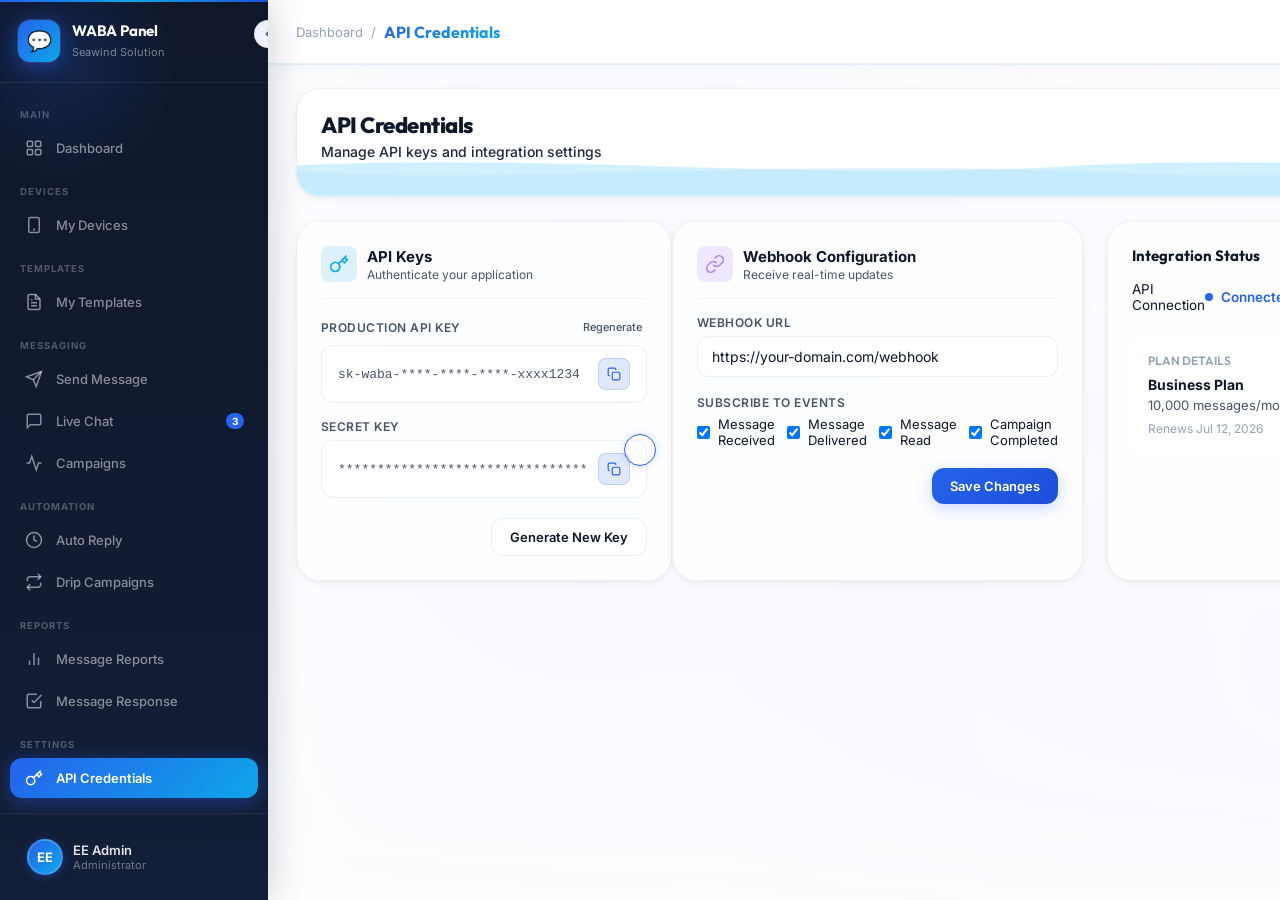
==== pages/api-credentials.html @ f2a8ac26 "feat: inject wave animations across pages and improve text contrast" ====
﻿<!DOCTYPE html>
<html lang="en">
<head>
  <meta charset="UTF-8"/>
  <meta name="viewport" content="width=device-width, initial-scale=1.0"/>
  <title>API Credentials � WABA Dashboard</title>
  <meta name="description" content="Manage API keys and integration settings"/>
  <link rel="preconnect" href="https://fonts.googleapis.com"/>
  <link href="https://fonts.googleapis.com/css2?family=Inter:wght@300;400;500;600;700;800&display=swap" rel="stylesheet"/>
  <link rel="stylesheet" href="../css/style.css?v=2"/>
  <script>window.PAGES_PREFIX = '../';</script>
  <style>
    .layout-grid {
      display: grid;
      grid-template-columns: 3fr 2fr;
      gap: 24px;
    }
    @media (max-width: 900px) {
      .layout-grid { grid-template-columns: 1fr; }
    }
    
    .code-block {
      background: var(--bg-primary);
      border: 1px solid var(--border);
      border-radius: var(--radius-md);
      padding: 16px;
      font-family: 'Courier New', monospace;
      font-size: 13px;
      color: var(--text-primary);
      overflow-x: auto;
      line-height: 1.5;
    }
    .code-keyword { color: var(--purple-light); }
    .code-string { color: var(--green); }
    .code-comment { color: var(--text-muted); }
  </style>
</head>
<body>
  <div class="app-layout" id="app-layout">
    <aside id="sidebar" class="sidebar"></aside>
    <div class="main-content">
      <header class="header">
        <div class="header-left">
          <button class="mobile-menu-btn" id="mobile-menu-btn">
            <svg width="20" height="20" fill="none" stroke="currentColor" stroke-width="2" viewBox="0 0 24 24">
              <line x1="3" y1="6" x2="21" y2="6"/><line x1="3" y1="12" x2="21" y2="12"/><line x1="3" y1="18" x2="21" y2="18"/>
            </svg>
          </button>
          <div class="breadcrumb">
            <span>Dashboard</span>
            <span class="breadcrumb-sep">/</span>
            <span class="breadcrumb-current">API Credentials</span>
          </div>
        </div>
        <div class="header-right">
          <div class="live-clock">
            <svg width="14" height="14" fill="none" stroke="currentColor" stroke-width="2" viewBox="0 0 24 24">
              <circle cx="12" cy="12" r="10"/><polyline points="12 6 12 12 16 14"/>
            </svg>
            <span id="live-clock-time" class="live-clock-time">--:--:--</span>
          </div>
          <button class="header-btn" title="Notifications">
            <svg width="18" height="18" fill="none" stroke="currentColor" stroke-width="2" viewBox="0 0 24 24">
              <path d="M18 8A6 6 0 006 8c0 7-3 9-3 9h18s-3-2-3-9"/><path d="M13.73 21a2 2 0 01-3.46 0"/>
            </svg>
            <span class="notif-dot"></span>
          </button>
          <div class="header-avatar" title="EE Admin">EE</div>
        </div>
      </header>
      <main class="page-content">
        
        <div class="page-header animate-fadeInUp">
          <svg class="wave-bg" style="position:absolute; bottom:0; left:0; width:100%; height:70px; z-index:0; pointer-events:none;" viewBox="0 0 1440 320" preserveAspectRatio="none"><path class="wave-path wave-path-1" fill="#bae6fd" fill-opacity="0.35" d="M 0 180 C 180 120, 360 260, 540 180 C 720 120, 900 260, 1080 180 C 1260 120, 1440 260, 1620 180 C 1800 120, 1980 260, 2160 180 C 2340 120, 2520 260, 2700 180 C 2880 120, 3060 260, 3240 180 L 3240 320 L 0 320 Z"></path><path class="wave-path wave-path-2" fill="#e0f2fe" fill-opacity="0.5" d="M 0 210 C 180 260, 360 150, 540 210 C 720 260, 900 150, 1080 210 C 1260 260, 1440 150, 1620 210 C 1800 260, 1980 150, 2160 210 C 2340 260, 2520 150, 2700 210 C 2880 260, 3060 150, 3240 210 L 3240 320 L 0 320 Z"></path></svg>
          <div>
            <h1 class="page-title">API Credentials</h1>
            <p class="page-desc">Manage API keys and integration settings</p>
          </div>
        </div>

        <div class="layout-grid animate-fadeInUp animate-delay-1">
          
          <!-- Left Column -->
          <div class="flex flex-col gap-6">
            
            <div class="card">
              <div class="card-header mb-4">
                <div class="card-title-group">
                  <div class="card-icon" style="background:var(--blue-glow); color:var(--blue);">
                    <svg width="20" height="20" fill="none" stroke="currentColor" stroke-width="2" viewBox="0 0 24 24"><path d="M21 2l-2 2m-7.61 7.61a5.5 5.5 0 11-7.778 7.778 5.5 5.5 0 017.777-7.777zm0 0L15.5 7.5m0 0l3 3L22 7l-3-3m-3.5 3.5L19 4"/></svg>
                  </div>
                  <div>
                    <div class="card-title">API Keys</div>
                    <div class="card-subtitle">Authenticate your application</div>
                  </div>
                </div>
              </div>
              
              <div class="form-group mb-4">
                <div class="flex justify-between items-center mb-1">
                  <label class="form-label mb-0">Production API Key</label>
                  <button class="btn-ghost" style="padding:4px; font-size:11px;" title="Regenerate">Regenerate</button>
                </div>
                <div class="api-key-box">
                  <div class="api-key-val" id="api-key">sk-waba-****-****-****-xxxx1234</div>
                  <button class="copy-btn" data-copy="api-key" title="Copy"><svg width="14" height="14" fill="none" stroke="currentColor" stroke-width="2" viewBox="0 0 24 24"><rect x="9" y="9" width="13" height="13" rx="2" ry="2"/><path d="M5 15H4a2 2 0 01-2-2V4a2 2 0 012-2h9a2 2 0 012 2v1"/></svg></button>
                </div>
              </div>
              
              <div class="form-group mb-4">
                <label class="form-label">Secret Key</label>
                <div class="api-key-box">
                  <div class="api-key-val" id="secret-key">********************************</div>
                  <button class="copy-btn" data-copy="secret-key" title="Copy"><svg width="14" height="14" fill="none" stroke="currentColor" stroke-width="2" viewBox="0 0 24 24"><rect x="9" y="9" width="13" height="13" rx="2" ry="2"/><path d="M5 15H4a2 2 0 01-2-2V4a2 2 0 012-2h9a2 2 0 012 2v1"/></svg></button>
                </div>
              </div>
              
              <div style="margin-top:20px; text-align:right;">
                <button class="btn-secondary">Generate New Key</button>
              </div>
            </div>

            <div class="card">
              <div class="card-header mb-4">
                <div class="card-title-group">
                  <div class="card-icon" style="background:var(--purple-glow); color:var(--purple-light);">
                    <svg width="20" height="20" fill="none" stroke="currentColor" stroke-width="2" viewBox="0 0 24 24"><path d="M10 13a5 5 0 007.54.54l3-3a5 5 0 00-7.07-7.07l-1.72 1.71"/><path d="M14 11a5 5 0 00-7.54-.54l-3 3a5 5 0 007.07 7.07l1.71-1.71"/></svg>
                  </div>
                  <div>
                    <div class="card-title">Webhook Configuration</div>
                    <div class="card-subtitle">Receive real-time updates</div>
                  </div>
                </div>
              </div>
              
              <div class="form-group">
                <label class="form-label">Webhook URL</label>
                <input type="text" class="form-input" value="https://your-domain.com/webhook" />
              </div>
              
              <div class="form-group mt-4">
                <label class="form-label mb-2">Subscribe to Events</label>
                <div class="flex flex-col gap-3">
                  <label class="flex items-center gap-2" style="font-size:13px; color:var(--text-primary); cursor:pointer;">
                    <input type="checkbox" checked /> Message Received
                  </label>
                  <label class="flex items-center gap-2" style="font-size:13px; color:var(--text-primary); cursor:pointer;">
                    <input type="checkbox" checked /> Message Delivered
                  </label>
                  <label class="flex items-center gap-2" style="font-size:13px; color:var(--text-primary); cursor:pointer;">
                    <input type="checkbox" checked /> Message Read
                  </label>
                  <label class="flex items-center gap-2" style="font-size:13px; color:var(--text-primary); cursor:pointer;">
                    <input type="checkbox" checked /> Campaign Completed
                  </label>
                </div>
              </div>
              
              <div style="margin-top:20px; text-align:right;">
                <button class="btn-primary">Save Changes</button>
              </div>
            </div>
            
          </div>
          
          <!-- Right Column -->
          <div class="flex flex-col gap-6">
            
            <div class="card">
              <h3 class="card-title mb-4">Integration Status</h3>
              <div class="flex flex-col gap-3 mb-6">
                <div class="flex justify-between items-center" style="font-size:13.5px;">
                  <span class="text-secondary">API Connection</span>
                  <div class="flex items-center gap-2" style="color:var(--green); font-weight:600;">
                    <span style="width:8px;height:8px;border-radius:50%;background:var(--green);"></span> Connected
                  </div>
                </div>
                <div class="flex justify-between items-center" style="font-size:13.5px;">
                  <span class="text-secondary">Webhook</span>
                  <div class="flex items-center gap-2" style="color:var(--green); font-weight:600;">
                    <span style="width:8px;height:8px;border-radius:50%;background:var(--green);"></span> Active
                  </div>
                </div>
                <div class="flex justify-between items-center" style="font-size:13.5px;">
                  <span class="text-secondary">Meta Verification</span>
                  <div class="flex items-center gap-2" style="color:var(--green); font-weight:600;">
                    <span style="width:8px;height:8px;border-radius:50%;background:var(--green);"></span> Verified
                  </div>
                </div>
              </div>
              
              <div style="background:var(--bg-glass); border-radius:8px; padding:16px;">
                <h4 style="font-size:12px; font-weight:600; color:var(--text-muted); text-transform:uppercase; margin-bottom:8px;">Plan Details</h4>
                <div style="font-size:14px; font-weight:700; color:var(--text-primary); margin-bottom:4px;">Business Plan</div>
                <div style="font-size:13px; color:var(--text-secondary);">10,000 messages/month</div>
                <div style="font-size:12px; color:var(--text-muted); margin-top:8px;">Renews Jul 12, 2026</div>
              </div>
            </div>

            <div class="card">
              <div class="flex justify-between items-center mb-4">
                <h3 class="card-title">Quick Start</h3>
                <div class="tabs" style="margin-bottom:0; padding:2px;">
                  <button class="tab-btn active" style="padding:4px 10px;">cURL</button>
                  <button class="tab-btn" style="padding:4px 10px;">Node.js</button>
                  <button class="tab-btn" style="padding:4px 10px;">Python</button>
                </div>
              </div>
              <div class="code-block">
<span class="code-comment"># Send a message via WABA API</span>
<span class="code-keyword">curl</span> -X POST \
  https://api.waba.com/v1/messages \
  -H <span class="code-string">'Authorization: Bearer YOUR_API_KEY'</span> \
  -H <span class="code-string">'Content-Type: application/json'</span> \
  -d <span class="code-string">'{
  "to": "+919876543210",
  "type": "text",
  "text": {
    "body": "Hello World!"
  }
}'</span>
              </div>
            </div>
            
            <div class="card">
              <h3 class="card-title mb-4">Documentation Links</h3>
              <div class="flex flex-col gap-3">
                <a href="#" class="flex justify-between items-center" style="font-size:13.5px; color:var(--text-primary); text-decoration:none;">
                  <div class="flex items-center gap-2">
                    <svg width="16" height="16" fill="none" stroke="var(--text-muted)" stroke-width="2" viewBox="0 0 24 24"><path d="M2 3h6a4 4 0 0 1 4 4v14a3 3 0 0 0-3-3H2z"/><path d="M22 3h-6a4 4 0 0 0-4 4v14a3 3 0 0 1 3-3h7z"/></svg>
                    API Reference
                  </div>
                  <svg width="14" height="14" fill="none" stroke="var(--text-muted)" stroke-width="2" viewBox="0 0 24 24"><line x1="5" y1="12" x2="19" y2="12"/><polyline points="12 5 19 12 12 19"/></svg>
                </a>
                <a href="#" class="flex justify-between items-center" style="font-size:13.5px; color:var(--text-primary); text-decoration:none;">
                  <div class="flex items-center gap-2">
                    <svg width="16" height="16" fill="none" stroke="var(--text-muted)" stroke-width="2" viewBox="0 0 24 24"><path d="M10 13a5 5 0 007.54.54l3-3a5 5 0 00-7.07-7.07l-1.72 1.71"/><path d="M14 11a5 5 0 00-7.54-.54l-3 3a5 5 0 007.07 7.07l1.71-1.71"/></svg>
                    Webhook Guide
                  </div>
                  <svg width="14" height="14" fill="none" stroke="var(--text-muted)" stroke-width="2" viewBox="0 0 24 24"><line x1="5" y1="12" x2="19" y2="12"/><polyline points="12 5 19 12 12 19"/></svg>
                </a>
                <a href="#" class="flex justify-between items-center" style="font-size:13.5px; color:var(--text-primary); text-decoration:none;">
                  <div class="flex items-center gap-2">
                    <svg width="16" height="16" fill="none" stroke="var(--text-muted)" stroke-width="2" viewBox="0 0 24 24"><path d="M14 2H6a2 2 0 00-2 2v16a2 2 0 002 2h12a2 2 0 002-2V8z"/><polyline points="14 2 14 8 20 8"/></svg>
                    Template API
                  </div>
                  <svg width="14" height="14" fill="none" stroke="var(--text-muted)" stroke-width="2" viewBox="0 0 24 24"><line x1="5" y1="12" x2="19" y2="12"/><polyline points="12 5 19 12 12 19"/></svg>
                </a>
                <a href="#" class="flex justify-between items-center" style="font-size:13.5px; color:var(--text-primary); text-decoration:none;">
                  <div class="flex items-center gap-2">
                    <svg width="16" height="16" fill="none" stroke="var(--text-muted)" stroke-width="2" viewBox="0 0 24 24"><line x1="12" y1="20" x2="12" y2="10"/><line x1="18" y1="20" x2="18" y2="4"/><line x1="6" y1="20" x2="6" y2="16"/></svg>
                    Rate Limits
                  </div>
                  <svg width="14" height="14" fill="none" stroke="var(--text-muted)" stroke-width="2" viewBox="0 0 24 24"><line x1="5" y1="12" x2="19" y2="12"/><polyline points="12 5 19 12 12 19"/></svg>
                </a>
              </div>
            </div>
            
          </div>
          
        </div>

      </main>
    </div>
  </div>
  <script src="../js/nav.js"></script>
  <script src="../js/sidebar.js"></script>
  <script src="../js/animations.js"></script>
</body>
</html>
---- css/style.css ----
/* ============================================================
   WABA Dashboard — Design System v3
   Ultra-Premium Light Mode | Glassmorphism | Indigo Blue
   ============================================================ */

@import url('https://fonts.googleapis.com/css2?family=Inter:wght@300;400;500;600;700;800&family=Outfit:wght@400;500;600;700;800&display=swap');

/* ─── CSS Variables ─────────────────────────────────────────── */
:root {
  /* Backgrounds */
  --bg-root:       #f0f4ff;
  --bg-primary:    #ffffff;
  --bg-secondary:  #eef2ff;
  --bg-card:       #ffffff;
  --bg-card-hover: #fafbff;
  --bg-sidebar:    #0f1729;
  --bg-glass:      rgba(255, 255, 255, 0.75);
  --bg-glass-2:    rgba(255, 255, 255, 0.5);

  /* Borders */
  --border:        rgba(37, 99, 235, 0.10);
  --border-accent: rgba(37, 99, 235, 0.35);
  --border-hover:  rgba(37, 99, 235, 0.20);
  --border-card:   rgba(15, 23, 42, 0.06);

  /* Text */
  --text-primary:    #0f172a;
  --text-secondary:  #475569;
  --text-muted:      #94a3b8;
  --text-accent:     #2563eb;

  /* Primary Accent – Pure Blue */
  --green:         #2563eb;
  --green-dark:    #1d4ed8;
  --green-bright:  #3b82f6;
  --green-glow:    rgba(37, 99, 235, 0.14);
  --green-glow-2:  rgba(37, 99, 235, 0.07);

  /* Gradients */
  --gradient-primary:   linear-gradient(135deg, #2563eb 0%, #0ea5e9 100%);
  --gradient-hero:      linear-gradient(135deg, #2563eb 0%, #0ea5e9 50%, #1d4ed8 100%);
  --gradient-sidebar:   linear-gradient(180deg, #0f1729 0%, #131e38 100%);
  --gradient-card-blue: linear-gradient(135deg, rgba(37,99,235,0.08) 0%, rgba(37,99,235,0.02) 100%);
  --gradient-warm:      linear-gradient(135deg, #f59e0b 0%, #ef4444 100%);
  --gradient-teal:      linear-gradient(135deg, #14b8a6 0%, #0ea5e9 100%);
  --gradient-purple:    linear-gradient(135deg, #8b5cf6 0%, #ec4899 100%);

  /* Supporting colors */
  --purple:        #8b5cf6;
  --purple-light:  #a78bfa;
  --purple-glow:   rgba(139, 92, 246, 0.14);
  --amber:         #f59e0b;
  --amber-light:   #fcd34d;
  --amber-glow:    rgba(245, 158, 11, 0.14);
  --blue:          #0ea5e9;
  --blue-light:    #38bdf8;
  --blue-glow:     rgba(14, 165, 233, 0.14);
  --pink:          #ec4899;
  --pink-glow:     rgba(236, 72, 153, 0.12);
  --teal:          #14b8a6;
  --teal-glow:     rgba(20, 184, 166, 0.12);
  --emerald:       #10b981;
  --emerald-glow:  rgba(16, 185, 129, 0.12);

  /* Sidebar */
  --sidebar-width:         268px;
  --sidebar-collapsed:     72px;
  --header-height:         64px;

  /* Effects */
  --radius-sm:   8px;
  --radius-md:   12px;
  --radius-lg:   16px;
  --radius-xl:   24px;
  --radius-2xl:  32px;
  --radius-full: 9999px;

  --shadow-sm:     0 2px 12px rgba(15, 23, 42, 0.04), 0 1px 3px rgba(15,23,42,0.06);
  --shadow-md:     0 8px 32px rgba(15, 23, 42, 0.07), 0 2px 8px rgba(15,23,42,0.04);
  --shadow-lg:     0 20px 60px rgba(15, 23, 42, 0.10), 0 4px 16px rgba(15,23,42,0.06);
  --shadow-blue:   0 8px 32px rgba(37, 99, 235, 0.28);
  --shadow-card:   0 1px 3px rgba(15,23,42,0.04), 0 8px 24px rgba(37,99,235,0.06);
  --shadow-hover:  0 16px 48px rgba(37, 99, 235, 0.14), 0 4px 12px rgba(15,23,42,0.06);

  --transition: 0.22s cubic-bezier(0.4, 0, 0.2, 1);
  --transition-slow: 0.38s cubic-bezier(0.4, 0, 0.2, 1);
  --transition-spring: 0.5s cubic-bezier(0.34, 1.56, 0.64, 1);
}

/* ─── Reset & Base ────────────────────────────────────────── */
*, *::before, *::after {
  box-sizing: border-box;
  margin: 0;
  padding: 0;
}

html { scroll-behavior: smooth; }

body {
  font-family: 'Inter', -apple-system, BlinkMacSystemFont, sans-serif;
  background-color: var(--bg-root);
  color: var(--text-primary);
  min-height: 100vh;
  overflow-x: hidden;
  -webkit-font-smoothing: antialiased;
  /* Animated mesh gradient background */
  background-image:
    radial-gradient(ellipse 80% 60% at 10% 15%, rgba(37,99,235,0.07) 0%, transparent 60%),
    radial-gradient(ellipse 60% 50% at 90% 80%, rgba(14,165,233,0.06) 0%, transparent 60%),
    radial-gradient(ellipse 50% 40% at 50% 50%, rgba(37,99,235,0.04) 0%, transparent 60%),
    radial-gradient(ellipse 40% 30% at 80% 10%, rgba(245,158,11,0.03) 0%, transparent 50%);
  /* Dot grid overlay */
  background-size: 100% 100%, 100% 100%, 100% 100%, 100% 100%;
}

/* Animated background mesh nodes */
body::before {
  content: '';
  position: fixed;
  inset: 0;
  z-index: 0;
  pointer-events: none;
  background-image:
    radial-gradient(2px 2px at 40px 60px, rgba(37,99,235,0.08) 0%, transparent 100%),
    radial-gradient(2px 2px at 120px 140px, rgba(14,165,233,0.06) 0%, transparent 100%),
    radial-gradient(2px 2px at 200px 80px, rgba(37,99,235,0.07) 0%, transparent 100%),
    radial-gradient(2px 2px at 80px 200px, rgba(14,165,233,0.05) 0%, transparent 100%);
  background-size: 240px 240px;
  animation: mesh-drift 20s ease-in-out infinite alternate;
}

@keyframes mesh-drift {
  0%   { transform: translate(0, 0) scale(1); }
  33%  { transform: translate(12px, -8px) scale(1.02); }
  66%  { transform: translate(-8px, 12px) scale(0.98); }
  100% { transform: translate(6px, -4px) scale(1.01); }
}

h1, h2, h3, h4, h5, h6, .page-title, .welcome-text h1 {
  font-family: 'Outfit', sans-serif;
}

a { text-decoration: none; color: inherit; }
ul, ol { list-style: none; }
button { cursor: pointer; border: none; background: none; font-family: inherit; }
input, textarea, select { font-family: inherit; }

/* ─── Scrollbar ──────────────────────────────────────────── */
::-webkit-scrollbar { width: 6px; height: 6px; }
::-webkit-scrollbar-track { background: transparent; }
::-webkit-scrollbar-thumb { background: rgba(0,0,0,0.1); border-radius: 3px; }
::-webkit-scrollbar-thumb:hover { background: rgba(0,0,0,0.2); }

/* ─── Layout ─────────────────────────────────────────────── */
.app-layout {
  display: flex;
  min-height: 100vh;
}

.main-content {
  flex: 1;
  margin-left: var(--sidebar-width);
  min-height: 100vh;
  display: flex;
  flex-direction: column;
  transition: margin-left var(--transition-slow);
  background: var(--bg-primary);
  position: relative;
  z-index: 1;
}

/* Animated Aurora Background */
.main-content::before {
  content: '';
  position: absolute;
  inset: 0;
  z-index: -1;
  background: 
    radial-gradient(circle at 15% 50%, rgba(37, 99, 235, 0.04), transparent 50%),
    radial-gradient(circle at 85% 30%, rgba(14, 165, 233, 0.04), transparent 50%),
    radial-gradient(circle at 50% 80%, rgba(139, 92, 246, 0.03), transparent 50%);
  filter: blur(60px);
  animation: aurora 15s ease-in-out infinite alternate;
  pointer-events: none;
}

@keyframes aurora {
  0% { transform: scale(1) translate(0, 0); }
  33% { transform: scale(1.05) translate(2%, -2%); }
  66% { transform: scale(0.95) translate(-2%, 2%); }
  100% { transform: scale(1.02) translate(1%, -1%); }
}

.app-layout.sidebar-collapsed .main-content {
  margin-left: var(--sidebar-collapsed);
}

.page-content {
  flex: 1;
  padding: 24px 28px;
  overflow-y: auto;
}

/* ─── Sidebar ────────────────────────────────────────────── */
.sidebar {
  position: fixed;
  top: 0;
  left: 0;
  width: var(--sidebar-width);
  height: 100vh;
  background: var(--gradient-sidebar);
  border-right: none;
  display: flex;
  flex-direction: column;
  z-index: 1000;
  transition: width var(--transition-slow);
  overflow: hidden;
  box-shadow: 4px 0 32px rgba(15, 23, 42, 0.18);
}

/* Subtle shimmer line at the top of sidebar */
.sidebar::before {
  content: '';
  position: absolute;
  top: 0;
  left: 0;
  right: 0;
  height: 2px;
  background: var(--gradient-hero);
  z-index: 2;
}

/* Ambient glow blob inside sidebar */
.sidebar::after {
  content: '';
  position: absolute;
  top: -60px;
  left: -60px;
  width: 240px;
  height: 240px;
  background: radial-gradient(circle, rgba(37,99,235,0.18) 0%, transparent 70%);
  pointer-events: none;
  z-index: 0;
  animation: sidebar-glow 8s ease-in-out infinite alternate;
}

@keyframes sidebar-glow {
  0%   { opacity: 0.6; transform: translate(0, 0); }
  100% { opacity: 1;   transform: translate(20px, 30px); }
}

.sidebar-collapsed .sidebar {
  width: var(--sidebar-collapsed);
}

/* Sidebar Logo */
.sidebar-logo {
  display: flex;
  align-items: center;
  gap: 12px;
  padding: 20px 18px;
  border-bottom: 1px solid rgba(255,255,255,0.07);
  min-height: var(--header-height);
  flex-shrink: 0;
  position: relative;
  z-index: 1;
}

.logo-icon {
  width: 42px;
  height: 42px;
  border-radius: var(--radius-md);
  background: var(--gradient-primary);
  display: flex;
  align-items: center;
  justify-content: center;
  flex-shrink: 0;
  box-shadow: 0 4px 20px rgba(37,99,235,0.5), 0 0 0 1px rgba(255,255,255,0.1);
  font-size: 20px;
  animation: logo-pulse 3s ease-in-out infinite;
}

@keyframes logo-pulse {
  0%, 100% { box-shadow: 0 4px 20px rgba(37,99,235,0.5), 0 0 0 1px rgba(255,255,255,0.1); }
  50%       { box-shadow: 0 4px 30px rgba(37,99,235,0.75), 0 0 0 2px rgba(255,255,255,0.15); }
}

.logo-text {
  white-space: nowrap;
  overflow: hidden;
  transition: opacity var(--transition-slow), width var(--transition-slow);
}

.logo-text h2 {
  font-size: 15px;
  font-weight: 700;
  color: #ffffff;
  line-height: 1.2;
  letter-spacing: -0.2px;
}

.logo-text span {
  font-size: 11px;
  color: rgba(255,255,255,0.45);
  font-weight: 400;
}

.sidebar-collapsed .logo-text {
  opacity: 0;
  width: 0;
}

/* Sidebar Toggle Button */
.sidebar-toggle {
  position: absolute;
  top: 20px;
  right: -14px;
  width: 28px;
  height: 28px;
  border-radius: 50%;
  background: var(--bg-secondary);
  border: 1px solid var(--border);
  display: flex;
  align-items: center;
  justify-content: center;
  cursor: pointer;
  z-index: 10;
  transition: all var(--transition);
  color: var(--text-secondary);
}

.sidebar-toggle:hover {
  background: var(--green);
  color: #fff;
  border-color: var(--green);
}

.sidebar-toggle svg {
  transition: transform var(--transition-slow);
}

.sidebar-collapsed .sidebar-toggle svg {
  transform: rotate(180deg);
}

/* Sidebar Nav */
.sidebar-nav {
  flex: 1;
  overflow-y: auto;
  overflow-x: hidden;
  padding: 12px 0;
}

.nav-section {
  margin-bottom: 4px;
}

.nav-section-label {
  font-size: 9.5px;
  font-weight: 700;
  letter-spacing: 0.10em;
  color: rgba(255,255,255,0.28);
  padding: 14px 20px 6px;
  text-transform: uppercase;
  white-space: nowrap;
  transition: opacity var(--transition-slow);
}

.sidebar-collapsed .nav-section-label {
  opacity: 0;
  pointer-events: none;
}

.nav-item {
  display: flex;
  align-items: center;
  gap: 12px;
  padding: 10px 14px;
  margin: 2px 10px;
  border-radius: var(--radius-md);
  color: rgba(255,255,255,0.50);
  font-size: 13px;
  font-weight: 500;
  cursor: pointer;
  transition: all var(--transition);
  white-space: nowrap;
  position: relative;
  overflow: hidden;
  z-index: 1;
}

.nav-item::before {
  content: '';
  position: absolute;
  inset: 0;
  border-radius: var(--radius-md);
  background: rgba(255,255,255,0.06);
  opacity: 0;
  transition: opacity var(--transition);
  z-index: -1;
}

.nav-item:hover {
  color: rgba(255,255,255,0.90);
}

.nav-item:hover::before {
  opacity: 1;
}

.nav-item.active {
  background: var(--gradient-primary);
  color: #ffffff;
  font-weight: 600;
  box-shadow: 0 4px 20px rgba(37,99,235,0.45);
}

.nav-item.active::before {
  display: none;
}

.nav-icon {
  width: 20px;
  height: 20px;
  flex-shrink: 0;
  display: flex;
  align-items: center;
  justify-content: center;
}

.nav-label {
  transition: opacity var(--transition-slow);
  flex: 1;
}

.nav-badge {
  background: var(--green);
  color: #fff;
  font-size: 10px;
  font-weight: 700;
  padding: 2px 6px;
  border-radius: var(--radius-full);
  transition: opacity var(--transition-slow);
}

.sidebar-collapsed .nav-label,
.sidebar-collapsed .nav-badge {
  opacity: 0;
  width: 0;
  overflow: hidden;
}

/* Sidebar Footer */
.sidebar-footer {
  padding: 14px;
  border-top: 1px solid rgba(255,255,255,0.07);
  flex-shrink: 0;
  position: relative;
  z-index: 1;
}

.sidebar-user {
  display: flex;
  align-items: center;
  gap: 10px;
  padding: 10px 12px;
  border-radius: var(--radius-md);
  cursor: pointer;
  transition: background var(--transition);
  border: 1px solid transparent;
}

.sidebar-user:hover {
  background: rgba(255,255,255,0.07);
  border-color: rgba(255,255,255,0.10);
}

.user-avatar {
  width: 36px;
  height: 36px;
  border-radius: 50%;
  background: var(--gradient-primary);
  display: flex;
  align-items: center;
  justify-content: center;
  font-size: 13px;
  font-weight: 700;
  color: #fff;
  flex-shrink: 0;
  box-shadow: 0 2px 10px rgba(37,99,235,0.4);
  border: 2px solid rgba(255,255,255,0.15);
}

.user-info {
  overflow: hidden;
  transition: opacity var(--transition-slow);
}

.user-name {
  font-size: 13px;
  font-weight: 600;
  color: rgba(255,255,255,0.88);
  white-space: nowrap;
}

.user-role {
  font-size: 11px;
  color: rgba(255,255,255,0.40);
  white-space: nowrap;
}

.sidebar-collapsed .user-info {
  opacity: 0;
  width: 0;
}

/* ─── Header ────────────────────────────────────────────── */
.header {
  height: var(--header-height);
  display: flex;
  align-items: center;
  justify-content: space-between;
  padding: 0 28px;
  border-bottom: 1px solid rgba(37,99,235,0.10);
  background: rgba(255,255,255,0.88);
  backdrop-filter: blur(32px) saturate(1.6);
  -webkit-backdrop-filter: blur(32px) saturate(1.6);
  position: sticky;
  top: 0;
  z-index: 100;
  flex-shrink: 0;
  box-shadow: 0 1px 0 rgba(37,99,235,0.08), 0 4px 24px rgba(15,23,42,0.04);
}

.header-left {
  display: flex;
  align-items: center;
  gap: 14px;
}

.mobile-menu-btn {
  display: none;
  width: 36px;
  height: 36px;
  border-radius: var(--radius-md);
  background: var(--bg-glass);
  border: 1px solid var(--border);
  color: var(--text-secondary);
  align-items: center;
  justify-content: center;
  flex-shrink: 0;
}

.breadcrumb {
  display: flex;
  align-items: center;
  gap: 8px;
  font-size: 13px;
  color: var(--text-muted);
}

.breadcrumb-current {
  background: var(--gradient-primary);
  -webkit-background-clip: text;
  -webkit-text-fill-color: transparent;
  background-clip: text;
  font-weight: 700;
  font-size: 16px;
  font-family: 'Outfit', sans-serif;
}

.breadcrumb-sep { color: var(--text-muted); }

/* Status pill in header */
.header-status-pill {
  display: inline-flex;
  align-items: center;
  gap: 6px;
  background: rgba(16,185,129,0.10);
  border: 1px solid rgba(16,185,129,0.25);
  border-radius: var(--radius-full);
  padding: 4px 12px;
  font-size: 11.5px;
  font-weight: 600;
  color: #059669;
  white-space: nowrap;
}

.header-status-dot {
  width: 7px;
  height: 7px;
  border-radius: 50%;
  background: #10b981;
  animation: status-blink 2s ease-in-out infinite;
}

@keyframes status-blink {
  0%, 100% { opacity: 1; box-shadow: 0 0 0 0 rgba(16,185,129,0.5); }
  50%       { opacity: 0.7; box-shadow: 0 0 0 4px rgba(16,185,129,0); }
}

.header-right {
  display: flex;
  align-items: center;
  gap: 10px;
}

.header-btn {
  width: 38px;
  height: 38px;
  border-radius: var(--radius-md);
  background: rgba(248,250,252,0.8);
  border: 1px solid var(--border-card);
  color: var(--text-secondary);
  display: flex;
  align-items: center;
  justify-content: center;
  cursor: pointer;
  transition: all var(--transition);
  position: relative;
}

.header-btn:hover {
  background: var(--green-glow);
  color: var(--green);
  border-color: var(--border-accent);
  transform: translateY(-1px);
  box-shadow: var(--shadow-card);
}

.notif-dot {
  position: absolute;
  top: 7px;
  right: 7px;
  width: 7px;
  height: 7px;
  background: var(--gradient-primary);
  border-radius: 50%;
  border: 1.5px solid #fff;
  animation: notif-ping 2s ease-in-out infinite;
}

@keyframes notif-ping {
  0%, 100% { box-shadow: 0 0 0 0 rgba(37,99,235,0.5); }
  50%       { box-shadow: 0 0 0 5px rgba(37,99,235,0); }
}

.live-clock {
  display: flex;
  align-items: center;
  gap: 8px;
  background: rgba(248,250,252,0.8);
  border: 1px solid var(--border-card);
  border-radius: var(--radius-md);
  padding: 6px 14px;
  font-size: 12.5px;
  color: var(--text-secondary);
  font-variant-numeric: tabular-nums;
}

.live-clock-time {
  color: var(--text-primary);
  font-weight: 700;
  font-variant-numeric: tabular-nums;
  letter-spacing: 0.02em;
}

.header-avatar {
  width: 38px;
  height: 38px;
  border-radius: 50%;
  background: var(--gradient-primary);
  display: flex;
  align-items: center;
  justify-content: center;
  font-size: 13px;
  font-weight: 800;
  color: #fff;
  cursor: pointer;
  border: 2px solid rgba(37,99,235,0.25);
  transition: all var(--transition-spring);
  box-shadow: 0 2px 12px rgba(37,99,235,0.3);
}

.header-avatar:hover {
  border-color: var(--green);
  box-shadow: var(--shadow-blue);
  transform: scale(1.08);
}

/* ─── Welcome Banner ─────────────────────────────────────── */
.welcome-banner {
  background: var(--gradient-card-blue), var(--bg-card);
  border: 1px solid var(--border-accent);
  border-radius: var(--radius-2xl);
  padding: 36px 40px;
  display: flex;
  align-items: center;
  justify-content: space-between;
  margin-bottom: 28px;
  position: relative;
  overflow: hidden;
  box-shadow: var(--shadow-md), inset 0 1px 0 rgba(255,255,255,1);
}

.welcome-banner::before {
  content: '';
  position: absolute;
  top: -60%;
  right: -5%;
  width: 500px;
  height: 500px;
  background: radial-gradient(circle, rgba(37,99,235,0.12) 0%, transparent 60%);
  pointer-events: none;
  animation: pulse-glow 5s ease-in-out infinite alternate;
}

.welcome-banner::after {
  content: '';
  position: absolute;
  bottom: -40%;
  left: 15%;
  width: 400px;
  height: 400px;
  background: radial-gradient(circle, rgba(14,165,233,0.08) 0%, transparent 60%);
  pointer-events: none;
  animation: pulse-glow 6s ease-in-out infinite alternate-reverse;
}

/* Floating 3D decorative shapes in banner */
.banner-shape-1, .banner-shape-2 {
  position: absolute;
  border-radius: 50%;
  filter: blur(4px);
  pointer-events: none;
  z-index: 0;
}
.banner-shape-1 {
  width: 120px; height: 120px;
  right: 15%; top: 10%;
  background: linear-gradient(135deg, rgba(37,99,235,0.2), rgba(14,165,233,0.15));
  animation: float-shape 8s ease-in-out infinite;
}
.banner-shape-2 {
  width: 80px; height: 80px;
  right: 5%; bottom: 10%;
  background: linear-gradient(135deg, rgba(14,165,233,0.15), rgba(20,184,166,0.1));
  animation: float-shape 6s ease-in-out infinite reverse;
}

@keyframes float-shape {
  0%   { transform: translate(0, 0) rotate(0deg); }
  50%  { transform: translate(-20px, 15px) rotate(10deg); }
  100% { transform: translate(0, 0) rotate(0deg); }
}

@keyframes pulse-glow {
  0%, 100% { opacity: 0.6; transform: scale(1); }
  50%       { opacity: 1; transform: scale(1.15); }
}

.welcome-text { position: relative; z-index: 1; }

.welcome-text h1 {
  font-size: 32px;
  font-weight: 800;
  color: var(--text-primary);
  margin-bottom: 8px;
  letter-spacing: -0.5px;
  background: var(--gradient-primary);
  -webkit-background-clip: text;
  -webkit-text-fill-color: transparent;
  background-clip: text;
}

/* Emojis inside gradient-clipped headings need their native color back */
.welcome-text h1 .h1-emoji {
  -webkit-text-fill-color: initial;
  background: none;
  display: inline;
}

.welcome-text p {
  font-size: 14px;
  color: var(--text-secondary);
}

.welcome-badges {
  display: flex;
  align-items: center;
  gap: 10px;
  flex-shrink: 0;
}

.badge {
  display: flex;
  align-items: center;
  gap: 6px;
  background: var(--bg-glass);
  border: 1px solid var(--border-card);
  border-radius: var(--radius-full);
  padding: 8px 16px;
  font-size: 13px;
  color: var(--text-secondary);
  backdrop-filter: blur(12px);
  box-shadow: 0 2px 10px rgba(15,23,42,0.03);
}

.badge svg {
  color: var(--green);
  flex-shrink: 0;
}

.badge-time {
  color: var(--text-primary);
  font-weight: 600;
  font-variant-numeric: tabular-nums;
}

/* ─── Stats Grid ─────────────────────────────────────────── */
.stats-grid {
  display: grid;
  grid-template-columns: repeat(4, 1fr);
  gap: 16px;
  margin-bottom: 24px;
}

.stat-card {
  background: var(--bg-card);
  border: 1px solid var(--border-card);
  border-radius: var(--radius-xl);
  padding: 24px;
  position: relative;
  overflow: hidden;
  cursor: default;
  transition: all var(--transition-slow);
  backdrop-filter: blur(16px);
  box-shadow: var(--shadow-sm), inset 0 1px 0 rgba(255,255,255,1);
}

.stat-card::before {
  content: '';
  position: absolute;
  top: 0; left: 0; right: 0;
  height: 3px;
  background: linear-gradient(90deg, var(--accent-from), var(--accent-to, transparent));
  opacity: 0.85;
}

.stat-card::after {
  content: '';
  position: absolute;
  bottom: 0;
  left: 0;
  width: 100%;
  height: 80px;
  background-image: url("data:image/svg+xml,%3Csvg xmlns='http://www.w3.org/2000/svg' viewBox='0 0 1440 320'%3E%3Cpath fill='%2338bdf8' fill-opacity='0.3' d='M0,192L48,197.3C96,203,192,213,288,229.3C384,245,480,267,576,250.7C672,235,768,181,864,181.3C960,181,1056,235,1152,234.7C1248,235,1344,181,1392,154.7L1440,128L1440,320L1392,320C1344,320,1248,320,1152,320C1056,320,960,320,864,320C768,320,672,320,576,320C480,320,384,320,288,320C192,320,96,320,48,320L0,320Z'%3E%3C/path%3E%3Cpath fill='%230ea5e9' fill-opacity='0.2' d='M0,256L48,240C96,224,192,192,288,197.3C384,203,480,245,576,250.7C672,256,768,224,864,202.7C960,181,1056,171,1152,181.3C1248,192,1344,224,1392,240L1440,256L1440,320L1392,320C1344,320,1248,320,1152,320C1056,320,960,320,864,320C768,320,672,320,576,320C480,320,384,320,288,320C192,320,96,320,48,320L0,320Z'%3E%3C/path%3E%3C/svg%3E");
  background-size: cover;
  background-position: bottom;
  background-repeat: no-repeat;
  z-index: 0;
  pointer-events: none;
}

.stat-card:hover {
  transform: translateY(-4px);
  box-shadow: var(--shadow-lg), 0 0 40px var(--accent-glow, transparent);
  border-color: var(--border-hover);
}

.stat-card.green  { --accent-from: var(--green); --accent-to: var(--blue); --accent-glow: rgba(37,99,235,0.12); background: linear-gradient(180deg, rgba(37,99,235,0.03) 0%, rgba(255,255,255,1) 100%); }
.stat-card.purple { --accent-from: var(--purple); --accent-to: var(--pink); --accent-glow: rgba(139,92,246,0.12); background: linear-gradient(180deg, rgba(139,92,246,0.03) 0%, rgba(255,255,255,1) 100%); }
.stat-card.amber  { --accent-from: var(--amber); --accent-to: var(--amber-light); --accent-glow: rgba(245,158,11,0.12); background: linear-gradient(180deg, rgba(245,158,11,0.03) 0%, rgba(255,255,255,1) 100%); }
.stat-card.blue   { --accent-from: var(--blue); --accent-to: var(--teal); --accent-glow: rgba(14,165,233,0.12); background: linear-gradient(180deg, rgba(14,165,233,0.03) 0%, rgba(255,255,255,1) 100%); }

.stat-header {
  display: flex;
  position: relative; z-index: 1;
  align-items: flex-start;
  justify-content: space-between;
  margin-bottom: 16px;
}

.stat-icon {
  width: 44px;
  height: 44px;
  border-radius: var(--radius-md);
  display: flex;
  align-items: center;
  justify-content: center;
  font-size: 20px;
}

.stat-icon.green  { background: var(--green-glow);  color: var(--green); }
.stat-icon.purple { background: var(--purple-glow); color: var(--purple-light); }
.stat-icon.amber  { background: var(--amber-glow);  color: var(--amber); }
.stat-icon.blue   { background: var(--blue-glow);   color: var(--blue); }

.stat-trend {
  display: flex;
  align-items: center;
  gap: 4px;
  font-size: 12px;
  font-weight: 600;
  padding: 4px 8px;
  border-radius: var(--radius-full);
}

.stat-trend.up   { background: var(--green-glow-2); color: var(--green); }
.stat-trend.down { background: rgba(239,68,68,0.1); color: #ef4444; }
.stat-trend.flat { background: rgba(0,0,0,0.05); color: var(--text-muted); }

.stat-value {
  position: relative;
  z-index: 1;
  font-size: 40px;
  font-weight: 800;
  color: var(--text-primary);
  line-height: 1;
  margin-bottom: 8px;
  font-variant-numeric: tabular-nums;
  letter-spacing: -1.5px;
}

.stat-label {
  position: relative;
  z-index: 1;
  font-size: 11px;
  font-weight: 600;
  letter-spacing: 0.06em;
  text-transform: uppercase;
  color: var(--text-primary);
  margin-bottom: 12px;
}

.stat-footer {
  position: relative;
  z-index: 1;
  display: flex;
  align-items: center;
  gap: 6px;
  font-size: 12px;
  color: #1e293b;
  font-weight: 500;
  padding-top: 12px;
  border-top: 1px solid var(--border);
}

.stat-footer-dot {
  width: 6px;
  height: 6px;
  border-radius: 50%;
  flex-shrink: 0;
}

.stat-footer-dot.green  { background: var(--green); }
.stat-footer-dot.purple { background: var(--purple-light); }
.stat-footer-dot.amber  { background: var(--amber); }
.stat-footer-dot.blue   { background: var(--blue); }

/* ─── Section Grid ───────────────────────────────────────── */
.section-grid {
  display: grid;
  grid-template-columns: 1fr 1fr;
  gap: 16px;
  margin-bottom: 24px;
}

.section-grid.three {
  grid-template-columns: 3fr 2fr;
}

/* ─── Card ────────────────────────────────────────────────── */
.card {
  background: var(--bg-glass);
  border: 1px solid var(--border-card);
  border-radius: var(--radius-xl);
  padding: 24px;
  backdrop-filter: blur(24px) saturate(1.2);
  -webkit-backdrop-filter: blur(24px) saturate(1.2);
  transition: all var(--transition);
  box-shadow: var(--shadow-sm), inset 0 1px 0 rgba(255,255,255,0.8);
  position: relative;
  z-index: 1;
}

.card:hover {
  border-color: var(--border-hover);
  box-shadow: var(--shadow-md), inset 0 1px 0 rgba(255,255,255,0.9);
}

.card-header {
  display: flex;
  align-items: center;
  justify-content: space-between;
  margin-bottom: 20px;
  padding-bottom: 16px;
  border-bottom: 1px solid rgba(15,23,42,0.04);
}

.card-title-group {
  display: flex;
  align-items: center;
  gap: 10px;
}

.card-icon {
  width: 36px;
  height: 36px;
  border-radius: var(--radius-sm);
  display: flex;
  align-items: center;
  justify-content: center;
  font-size: 18px;
}

.card-title {
  font-size: 15px;
  font-weight: 700;
  color: var(--text-primary);
}

.card-subtitle {
  font-size: 12px;
  color: var(--text-secondary);
  margin-top: 1px;
}

.card-actions {
  display: flex;
  align-items: center;
  gap: 8px;
}

.live-badge {
  display: flex;
  align-items: center;
  gap: 5px;
  background: rgba(37, 99, 235, 0.08);
  border: 1px solid rgba(37, 99, 235, 0.2);
  color: var(--green);
  font-size: 11px;
  font-weight: 700;
  padding: 4px 10px;
  border-radius: var(--radius-full);
}

.live-dot {
  width: 6px;
  height: 6px;
  background: var(--green);
  border-radius: 50%;
  animation: blink 1.2s ease-in-out infinite;
}

@keyframes blink {
  0%, 100% { opacity: 1; }
  50% { opacity: 0.3; }
}

.view-all-btn {
  display: flex;
  align-items: center;
  gap: 4px;
  font-size: 12px;
  font-weight: 600;
  color: var(--green);
  padding: 6px 12px;
  border-radius: var(--radius-sm);
  background: var(--green-glow-2);
  border: 1px solid rgba(37, 99, 235, 0.15);
  transition: all var(--transition);
}

.view-all-btn:hover {
  background: var(--green-glow);
  border-color: rgba(37, 99, 235, 0.3);
}

/* ─── Analytics Chart ────────────────────────────────────── */
.analytics-metrics {
  display: flex;
  gap: 28px;
  margin-bottom: 20px;
}

.metric-item {
  display: flex;
  flex-direction: column;
  gap: 4px;
}

.metric-dot {
  width: 8px;
  height: 8px;
  border-radius: 50%;
  display: inline-block;
  margin-right: 4px;
  vertical-align: middle;
}

.metric-label {
  font-size: 10px;
  font-weight: 700;
  letter-spacing: 0.08em;
  text-transform: uppercase;
  color: var(--text-muted);
  display: flex;
  align-items: center;
}

.metric-value {
  font-size: 28px;
  font-weight: 800;
  color: var(--text-primary);
  font-variant-numeric: tabular-nums;
  letter-spacing: -0.5px;
}

.chart-container {
  position: relative;
  height: 200px;
}

/* ─── Quick Actions ──────────────────────────────────────── */
.quick-actions-grid {
  display: grid;
  grid-template-columns: 1fr 1fr;
  gap: 12px;
}

.quick-action-card {
  display: flex;
  flex-direction: column;
  gap: 8px;
  padding: 16px;
  background: var(--bg-glass);
  border: 1px solid var(--border);
  border-radius: var(--radius-md);
  cursor: pointer;
  transition: all var(--transition);
  text-decoration: none;
  color: inherit;
}

.quick-action-card:hover {
  background: var(--bg-glass-2);
  border-color: var(--border-hover);
  transform: translateY(-2px);
  box-shadow: var(--shadow-sm);
}

.qa-icon {
  width: 40px;
  height: 40px;
  border-radius: var(--radius-md);
  display: flex;
  align-items: center;
  justify-content: center;
  font-size: 18px;
  transition: transform var(--transition);
}

.quick-action-card:hover .qa-icon {
  transform: scale(1.1);
}

.qa-icon.green  { background: var(--green-glow);  color: var(--green); }
.qa-icon.purple { background: var(--purple-glow); color: var(--purple-light); }
.qa-icon.blue   { background: var(--blue-glow);   color: var(--blue); }
.qa-icon.amber  { background: var(--amber-glow);  color: var(--amber); }

.qa-title {
  font-size: 13px;
  font-weight: 600;
  color: var(--text-primary);
}

.qa-desc {
  font-size: 11px;
  color: var(--text-secondary);
}

/* ─── Recent Lists ────────────────────────────────────────── */
.empty-state {
  display: flex;
  flex-direction: column;
  align-items: center;
  justify-content: center;
  padding: 32px 16px;
  gap: 12px;
  text-align: center;
}

.empty-icon {
  width: 64px;
  height: 64px;
  border-radius: 50%;
  background: var(--bg-glass);
  display: flex;
  align-items: center;
  justify-content: center;
  font-size: 28px;
}

.empty-state h3 {
  font-size: 15px;
  font-weight: 600;
  color: var(--text-secondary);
}

.empty-state p {
  font-size: 13px;
  color: var(--text-muted);
  max-width: 200px;
}

.btn-primary {
  display: inline-flex;
  align-items: center;
  gap: 6px;
  background: linear-gradient(135deg, var(--green), var(--green-dark));
  color: #fff;
  font-size: 13px;
  font-weight: 600;
  padding: 10px 18px;
  border-radius: var(--radius-md);
  border: none;
  cursor: pointer;
  transition: all var(--transition);
  box-shadow: 0 4px 16px rgba(37, 99, 235, 0.25);
  animation: fab-pulse 2.8s ease-out infinite;
}

.btn-primary:hover {
  transform: translateY(-1px);
  box-shadow: 0 6px 24px rgba(37, 99, 235, 0.35);
  background: linear-gradient(135deg, var(--green-dark), var(--green));
}

.btn-secondary {
  display: inline-flex;
  align-items: center;
  gap: 6px;
  background: var(--bg-glass);
  color: var(--text-primary);
  font-size: 13px;
  font-weight: 600;
  padding: 10px 18px;
  border-radius: var(--radius-md);
  border: 1px solid var(--border);
  cursor: pointer;
  transition: all var(--transition);
}

.btn-secondary:hover {
  background: var(--bg-card-hover);
  border-color: var(--border-hover);
}

.btn-ghost {
  display: inline-flex;
  align-items: center;
  gap: 6px;
  background: transparent;
  color: var(--text-secondary);
  font-size: 13px;
  font-weight: 500;
  padding: 8px 14px;
  border-radius: var(--radius-md);
  border: 1px solid transparent;
  cursor: pointer;
  transition: all var(--transition);
}

.btn-ghost:hover {
  background: var(--bg-glass);
  border-color: var(--border);
  color: var(--text-primary);
}

/* ─── Info Bar ────────────────────────────────────────────── */
.info-bar {
  display: flex;
  align-items: center;
  gap: 12px;
  padding: 16px 20px;
  background: var(--bg-card);
  border: 1px solid var(--border);
  border-radius: var(--radius-lg);
  margin-top: 8px;
  flex-wrap: wrap;
  position: relative;
  overflow: hidden;
}

/* Wave inside info-bar — items stay above wave */
.info-bar .info-chip,
.info-bar .info-bar-sep,
.info-bar .info-bar-spacer {
  position: relative;
  z-index: 1;
}

.info-chip {
  display: flex;
  align-items: center;
  gap: 8px;
  font-size: 13px;
  color: #1e293b;
  font-weight: 600;
}

.info-chip strong {
  color: var(--text-primary);
}

.info-chip-icon {
  width: 32px;
  height: 32px;
  border-radius: var(--radius-sm);
  display: flex;
  align-items: center;
  justify-content: center;
  font-size: 15px;
}

.info-chip-icon.green  { background: var(--green-glow);  color: var(--green); }
.info-chip-icon.blue   { background: var(--blue-glow);   color: var(--blue); }
.info-chip-icon.purple { background: var(--purple-glow); color: var(--purple-light); }

.info-bar-sep {
  width: 1px;
  height: 24px;
  background: var(--border);
}

.info-bar-spacer {
  flex: 1;
}

/* ─── Page Header ────────────────────────────────────────── */
.page-header {
  display: flex;
  align-items: flex-start;
  justify-content: space-between;
  margin-bottom: 24px;
  gap: 16px;
  position: relative;
  overflow: hidden;
  background: var(--bg-card);
  border: 1px solid var(--border-card);
  border-radius: var(--radius-xl);
  padding: 22px 24px 36px;
  box-shadow: var(--shadow-sm);
}

.page-header > * {
  position: relative;
  z-index: 1;
}

.page-title {
  font-size: 22px;
  font-weight: 800;
  color: var(--text-primary);
  letter-spacing: -0.5px;
}

.page-desc {
  font-size: 14px;
  color: #1e293b;
  font-weight: 500;
  margin-top: 4px;
}

/* ─── Table ───────────────────────────────────────────────── */
.table-wrap {
  overflow-x: auto;
}

table {
  width: 100%;
  border-collapse: collapse;
  font-size: 13.5px;
}

thead th {
  text-align: left;
  font-size: 11px;
  font-weight: 700;
  letter-spacing: 0.06em;
  text-transform: uppercase;
  color: var(--text-muted);
  padding: 10px 14px;
  border-bottom: 1px solid var(--border);
}

tbody td {
  padding: 14px;
  border-bottom: 1px solid rgba(0,0,0,0.04);
  color: var(--text-secondary);
  vertical-align: middle;
}

tbody tr:hover td {
  background: var(--bg-glass-2);
  color: var(--text-primary);
}

tbody tr:last-child td {
  border-bottom: none;
}

/* ─── Status Badges ───────────────────────────────────────── */
.status {
  display: inline-flex;
  align-items: center;
  gap: 5px;
  font-size: 11px;
  font-weight: 600;
  padding: 3px 10px;
  border-radius: var(--radius-full);
}

.status::before {
  content: '';
  width: 5px;
  height: 5px;
  border-radius: 50%;
  background: currentColor;
}

.status.active   { background: var(--green-glow);  color: var(--green); }
.status.pending  { background: var(--amber-glow);  color: var(--amber); }
.status.draft    { background: rgba(0,0,0,0.06); color: var(--text-muted); }
.status.failed   { background: rgba(239,68,68,0.1); color: #ef4444; }
.status.sent     { background: var(--blue-glow);   color: var(--blue); }

/* ─── Form Elements ───────────────────────────────────────── */
.form-group {
  display: flex;
  flex-direction: column;
  gap: 6px;
  margin-bottom: 18px;
}

.form-label {
  font-size: 12px;
  font-weight: 600;
  color: var(--text-secondary);
  letter-spacing: 0.04em;
  text-transform: uppercase;
}

.form-input,
.form-select,
.form-textarea {
  background: var(--bg-glass);
  border: 1px solid var(--border);
  border-radius: var(--radius-md);
  color: var(--text-primary);
  font-size: 14px;
  padding: 11px 14px;
  width: 100%;
  transition: all var(--transition);
  outline: none;
}

.form-input::placeholder,
.form-textarea::placeholder {
  color: var(--text-muted);
}

.form-input:focus,
.form-select:focus,
.form-textarea:focus {
  border-color: var(--green);
  background: rgba(37, 99, 235, 0.02);
  box-shadow: 0 0 0 3px rgba(37, 99, 235, 0.08);
}

.form-select option {
  background: var(--bg-primary);
  color: var(--text-primary);
}

.form-textarea {
  min-height: 120px;
  resize: vertical;
}

.form-hint {
  font-size: 12px;
  color: var(--text-muted);
}

/* ─── Toggle Switch ───────────────────────────────────────── */
.toggle-wrap {
  display: flex;
  align-items: center;
  gap: 10px;
}

.toggle {
  position: relative;
  width: 44px;
  height: 24px;
  flex-shrink: 0;
}

.toggle input {
  opacity: 0;
  width: 0;
  height: 0;
}

.toggle-slider {
  position: absolute;
  inset: 0;
  background: rgba(0,0,0,0.1);
  border-radius: var(--radius-full);
  cursor: pointer;
  transition: all var(--transition);
}

.toggle-slider::before {
  content: '';
  position: absolute;
  width: 18px;
  height: 18px;
  left: 3px;
  top: 3px;
  background: white;
  border-radius: 50%;
  transition: transform var(--transition);
}

.toggle input:checked + .toggle-slider {
  background: var(--green);
}

.toggle input:checked + .toggle-slider::before {
  transform: translateX(20px);
}

/* ─── Search Bar ─────────────────────────────────────────── */
.search-bar {
  display: flex;
  align-items: center;
  gap: 10px;
  background: var(--bg-glass);
  border: 1px solid var(--border);
  border-radius: var(--radius-md);
  padding: 0 14px;
  transition: all var(--transition);
}

.search-bar:focus-within {
  border-color: var(--green);
  background: rgba(37, 99, 235, 0.02);
}

.search-bar svg {
  color: var(--text-muted);
  flex-shrink: 0;
}

.search-bar input {
  background: none;
  border: none;
  outline: none;
  color: var(--text-primary);
  font-size: 13.5px;
  padding: 10px 0;
  width: 100%;
}

.search-bar input::placeholder {
  color: var(--text-muted);
}

/* ─── Device / Template Cards ────────────────────────────── */
.device-grid {
  display: grid;
  grid-template-columns: repeat(auto-fill, minmax(240px, 1fr));
  gap: 16px;
}

.device-card {
  background: var(--bg-card);
  border: 1px solid var(--border);
  border-radius: var(--radius-lg);
  padding: 20px;
  transition: all var(--transition);
  cursor: default;
}

.device-card:hover {
  border-color: var(--border-hover);
  background: var(--bg-card-hover);
  transform: translateY(-2px);
  box-shadow: var(--shadow-sm);
}

.device-card-header {
  display: flex;
  align-items: center;
  justify-content: space-between;
  margin-bottom: 14px;
}

.device-number {
  font-size: 15px;
  font-weight: 700;
  color: var(--text-primary);
}

.device-meta {
  font-size: 12px;
  color: var(--text-muted);
  margin-top: 4px;
}

/* ─── Chat UI ─────────────────────────────────────────────── */
.chat-layout {
  display: grid;
  grid-template-columns: 300px 1fr;
  gap: 0;
  height: calc(100vh - var(--header-height) - 48px);
  background: var(--bg-card);
  border: 1px solid var(--border);
  border-radius: var(--radius-lg);
  overflow: hidden;
}

.chat-sidebar {
  border-right: 1px solid var(--border);
  display: flex;
  flex-direction: column;
}

.chat-sidebar-header {
  padding: 16px;
  border-bottom: 1px solid var(--border);
}

.chat-list {
  flex: 1;
  overflow-y: auto;
}

.chat-item {
  display: flex;
  align-items: center;
  gap: 12px;
  padding: 12px 16px;
  cursor: pointer;
  transition: background var(--transition);
  border-bottom: 1px solid rgba(0,0,0,0.03);
}

.chat-item:hover, .chat-item.active {
  background: var(--bg-glass);
}

.chat-avatar {
  width: 42px;
  height: 42px;
  border-radius: 50%;
  background: linear-gradient(135deg, var(--green-dark), var(--green));
  display: flex;
  align-items: center;
  justify-content: center;
  font-size: 16px;
  font-weight: 700;
  flex-shrink: 0;
}

.chat-item-name {
  font-size: 13.5px;
  font-weight: 600;
  color: var(--text-primary);
}

.chat-item-preview {
  font-size: 12px;
  color: var(--text-muted);
  white-space: nowrap;
  overflow: hidden;
  text-overflow: ellipsis;
}

.chat-item-time {
  font-size: 11px;
  color: var(--text-muted);
  flex-shrink: 0;
  margin-left: auto;
}

.chat-main {
  display: flex;
  flex-direction: column;
}

.chat-main-header {
  display: flex;
  align-items: center;
  justify-content: space-between;
  padding: 16px 20px;
  border-bottom: 1px solid var(--border);
}

.chat-messages {
  flex: 1;
  overflow-y: auto;
  padding: 20px;
  display: flex;
  flex-direction: column;
  gap: 14px;
}

.chat-empty {
  flex: 1;
  display: flex;
  flex-direction: column;
  align-items: center;
  justify-content: center;
  color: var(--text-muted);
  gap: 12px;
}

.chat-input-bar {
  display: flex;
  align-items: center;
  gap: 10px;
  padding: 14px 16px;
  border-top: 1px solid var(--border);
}

.chat-input {
  flex: 1;
  background: var(--bg-glass);
  border: 1px solid var(--border);
  border-radius: var(--radius-full);
  color: var(--text-primary);
  font-size: 13.5px;
  padding: 10px 16px;
  outline: none;
  transition: border-color var(--transition);
}

.chat-input:focus {
  border-color: var(--green);
}

.chat-send-btn {
  width: 40px;
  height: 40px;
  border-radius: 50%;
  background: var(--green);
  border: none;
  display: flex;
  align-items: center;
  justify-content: center;
  cursor: pointer;
  transition: all var(--transition);
  flex-shrink: 0;
}

.chat-send-btn:hover {
  background: var(--green-dark);
  transform: scale(1.05);
}

/* ─── Tabs ─────────────────────────────────────────────────── */
.tabs {
  display: flex;
  gap: 4px;
  background: var(--bg-glass);
  border: 1px solid var(--border);
  border-radius: var(--radius-md);
  padding: 4px;
  margin-bottom: 20px;
  width: fit-content;
}

.tab-btn {
  padding: 8px 18px;
  border-radius: var(--radius-sm);
  font-size: 13px;
  font-weight: 500;
  color: var(--text-secondary);
  cursor: pointer;
  transition: all var(--transition);
  border: 1px solid transparent;
}

.tab-btn.active,
.tab-btn:hover {
  background: var(--bg-card);
  color: var(--text-primary);
  border-color: var(--border);
}

.tab-btn.active {
  color: var(--green);
  border-color: rgba(37, 99, 235, 0.2);
  background: var(--green-glow-2);
}

/* ─── Report Charts ──────────────────────────────────────── */
.report-grid {
  display: grid;
  grid-template-columns: repeat(3, 1fr);
  gap: 16px;
  margin-bottom: 24px;
}

/* ─── API Key Box ─────────────────────────────────────────── */
.api-key-box {
  display: flex;
  align-items: center;
  gap: 10px;
  background: var(--bg-glass);
  border: 1px solid var(--border);
  border-radius: var(--radius-md);
  padding: 12px 16px;
}

.api-key-val {
  flex: 1;
  font-family: 'Courier New', monospace;
  font-size: 13px;
  color: var(--text-secondary);
  overflow: hidden;
  text-overflow: ellipsis;
  white-space: nowrap;
}

.copy-btn {
  width: 32px;
  height: 32px;
  border-radius: var(--radius-sm);
  background: var(--green-glow);
  color: var(--green);
  display: flex;
  align-items: center;
  justify-content: center;
  cursor: pointer;
  flex-shrink: 0;
  transition: all var(--transition);
  border: 1px solid rgba(37, 99, 235, 0.2);
}

.copy-btn:hover {
  background: var(--green);
  color: #fff;
}

/* ─── Drip / Automation ───────────────────────────────────── */
.flow-step {
  display: flex;
  gap: 14px;
  position: relative;
}

.flow-step:not(:last-child)::after {
  content: '';
  position: absolute;
  left: 19px;
  top: 44px;
  width: 2px;
  height: calc(100% + 8px);
  background: var(--border);
}

.flow-node {
  width: 40px;
  height: 40px;
  border-radius: 50%;
  display: flex;
  align-items: center;
  justify-content: center;
  font-size: 16px;
  flex-shrink: 0;
  z-index: 1;
}

.flow-content {
  flex: 1;
  background: var(--bg-card);
  border: 1px solid var(--border);
  border-radius: var(--radius-md);
  padding: 14px 16px;
  margin-bottom: 20px;
}

/* ─── Responsive ─────────────────────────────────────────── */
@media (max-width: 1200px) {
  .stats-grid { grid-template-columns: repeat(2, 1fr); }
  .report-grid { grid-template-columns: repeat(2, 1fr); }
}

@media (max-width: 900px) {
  .section-grid { grid-template-columns: 1fr; }
  .section-grid.three { grid-template-columns: 1fr; }
  .chat-layout { grid-template-columns: 1fr; }
  .chat-sidebar { display: none; }
}

@media (max-width: 768px) {
  :root {
    --sidebar-width: 0px;
  }

  .sidebar {
    transform: translateX(-100%);
    width: 260px;
    transition: transform var(--transition-slow);
  }

  .sidebar.mobile-open {
    transform: translateX(0);
  }

  .mobile-menu-btn {
    display: flex;
  }

  .main-content {
    margin-left: 0 !important;
  }

  .page-content {
    padding: 16px;
  }

  .stats-grid {
    grid-template-columns: repeat(2, 1fr);
    gap: 12px;
  }

  .welcome-banner {
    flex-direction: column;
    gap: 16px;
  }

  .welcome-badges {
    width: 100%;
    flex-wrap: wrap;
  }

  .report-grid {
    grid-template-columns: 1fr;
  }

  .sidebar-overlay {
    display: none;
    position: fixed;
    inset: 0;
    background: rgba(0,0,0,0.6);
    z-index: 999;
  }

  .sidebar-overlay.active {
    display: block;
  }
}

@media (max-width: 480px) {
  .stats-grid {
    grid-template-columns: 1fr;
  }

  .quick-actions-grid {
    grid-template-columns: 1fr;
  }

  .analytics-metrics {
    gap: 16px;
  }

  .header {
    padding: 0 16px;
  }
}

/* ─── Utility ────────────────────────────────────────────── */
.flex { display: flex; }
.items-center { align-items: center; }
.justify-between { justify-content: space-between; }
.gap-2 { gap: 8px; }
.gap-3 { gap: 12px; }
.gap-4 { gap: 16px; }
.mb-4 { margin-bottom: 16px; }
.mb-6 { margin-bottom: 24px; }
.text-muted { color: var(--text-muted); }
.text-sm { font-size: 12px; }
.fw-bold { font-weight: 700; }
.w-full { width: 100%; }

/* ─── Animations ─────────────────────────────────────────── */
@keyframes fadeInUp {
  from { opacity: 0; transform: translateY(20px); }
  to   { opacity: 1; transform: translateY(0); }
}

@keyframes fadeIn {
  from { opacity: 0; }
  to   { opacity: 1; }
}

@keyframes slideInLeft {
  from { opacity: 0; transform: translateX(-16px); }
  to   { opacity: 1; transform: translateX(0); }
}

@keyframes slideInRight {
  from { opacity: 0; transform: translateX(20px); }
  to   { opacity: 1; transform: translateX(0); }
}

/* ── 1. Shimmer sweep on stat cards ── */
@keyframes shimmer-sweep {
  0%   { transform: translateX(-100%) skewX(-15deg); }
  100% { transform: translateX(300%) skewX(-15deg); }
}

.stat-card::after {
  content: '';
  position: absolute;
  top: 0; left: 0;
  width: 40%;
  height: 100%;
  background: linear-gradient(90deg, transparent, rgba(255,255,255,0.55), transparent);
  transform: translateX(-100%) skewX(-15deg);
  pointer-events: none;
  border-radius: var(--radius-lg);
}

.stat-card:hover::after {
  animation: shimmer-sweep 0.65s ease forwards;
}

/* ── 2. Ripple click effect ── */
@keyframes ripple-expand {
  0%   { transform: scale(0); opacity: 0.4; }
  100% { transform: scale(4); opacity: 0; }
}

.ripple-host { position: relative; overflow: hidden; }

.ripple-wave {
  position: absolute;
  border-radius: 50%;
  width: 60px;
  height: 60px;
  background: rgba(37, 99, 235, 0.25);
  pointer-events: none;
  transform: scale(0);
  animation: ripple-expand 0.55s ease-out forwards;
  margin-left: -30px;
  margin-top: -30px;
}

/* ── 3. Scroll-reveal ── */
.reveal {
  opacity: 0;
  transform: translateY(24px);
  transition: opacity 0.55s ease, transform 0.55s ease;
}

.reveal.is-visible {
  opacity: 1;
  transform: translateY(0);
}

.reveal-left {
  opacity: 0;
  transform: translateX(-24px);
  transition: opacity 0.55s ease, transform 0.55s ease;
}

.reveal-left.is-visible {
  opacity: 1;
  transform: translateX(0);
}

/* Stagger children — start hidden, animate in when parent gets .is-visible */
.reveal-stagger > * {
  opacity: 0;
  transform: translateY(18px);
  transition: opacity 0.5s ease, transform 0.5s ease;
}
.reveal-stagger.is-visible > * {
  opacity: 1;
  transform: translateY(0);
}
.reveal-stagger.is-visible > *:nth-child(1) { transition-delay: 0.04s; }
.reveal-stagger.is-visible > *:nth-child(2) { transition-delay: 0.11s; }
.reveal-stagger.is-visible > *:nth-child(3) { transition-delay: 0.18s; }
.reveal-stagger.is-visible > *:nth-child(4) { transition-delay: 0.25s; }
.reveal-stagger.is-visible > *:nth-child(5) { transition-delay: 0.32s; }
.reveal-stagger.is-visible > *:nth-child(6) { transition-delay: 0.39s; }

/* ── 4. Nav icon micro-bounce on hover ── */
@keyframes nav-icon-bounce {
  0%   { transform: translateY(0) scale(1); }
  30%  { transform: translateY(-4px) scale(1.15); }
  55%  { transform: translateY(1px) scale(0.95); }
  75%  { transform: translateY(-2px) scale(1.05); }
  100% { transform: translateY(0) scale(1); }
}

.nav-item:hover .nav-icon svg {
  animation: nav-icon-bounce 0.5s cubic-bezier(0.36, 0.07, 0.19, 0.97) both;
}

/* ── 5. Staggered list rows ── */
@keyframes list-row-in {
  from { opacity: 0; transform: translateX(-12px); }
  to   { opacity: 1; transform: translateX(0); }
}

.list-row-animate {
  animation: list-row-in 0.4s ease both;
}

/* ── 6. Floating orb particles on welcome banner ── */
@keyframes float-orb {
  0%, 100% { transform: translateY(0px) translateX(0px) scale(1); opacity: 0.35; }
  33%       { transform: translateY(-14px) translateX(6px) scale(1.05); opacity: 0.55; }
  66%       { transform: translateY(6px) translateX(-8px) scale(0.96); opacity: 0.4; }
}

.banner-particle {
  position: absolute;
  border-radius: 50%;
  pointer-events: none;
  animation: float-orb var(--dur, 5s) ease-in-out infinite var(--delay, 0s);
  opacity: 0.35;
}

/* ── 7. Glow pulse on progress/delivery bar ── */
@keyframes bar-glow-pulse {
  0%, 100% { box-shadow: 0 0 6px 0 rgba(37, 99, 235, 0.3); }
  50%       { box-shadow: 0 0 18px 4px rgba(37, 99, 235, 0.55); }
}

#delivery-bar {
  animation: bar-glow-pulse 2.5s ease-in-out infinite 1.8s;
}

/* ── 8. Typewriter cursor on welcome heading ── */
@keyframes blink-cursor {
  0%, 100% { border-right-color: rgba(37, 99, 235, 0.8); }
  50%       { border-right-color: transparent; }
}

.typewriter-done {
  border-right: 2.5px solid rgba(37, 99, 235, 0.8);
  animation: blink-cursor 1.1s step-end infinite;
  padding-right: 3px;
}

/* ── 9. Quick-action card 3-D tilt (enhanced hover) ── */
.quick-action-card {
  will-change: transform;
  transform-style: preserve-3d;
  transform-origin: center center;
}

/* ── 10. Card entrance (page-load) ── */
@keyframes card-pop-in {
  0%   { opacity: 0; transform: scale(0.93) translateY(12px); }
  60%  { transform: scale(1.02) translateY(-2px); }
  100% { opacity: 1; transform: scale(1) translateY(0); }
}

.card-pop {
  animation: card-pop-in 0.45s cubic-bezier(0.34, 1.56, 0.64, 1) both;
}

/* ── 11. Floating action button pulse ── */
@keyframes fab-pulse {
  0% { box-shadow: 0 4px 16px rgba(37, 99, 235, 0.25); }
  50% { box-shadow: 0 4px 24px rgba(37, 99, 235, 0.45); }
  100% { box-shadow: 0 4px 16px rgba(37, 99, 235, 0.25); }
}

/* ──────────────────────────────────────────────────────
   WAVE ANIMATIONS
────────────────────────────────────────────────────── */
.wave-path {
  transform-origin: bottom center;
  will-change: transform;
}

.wave-path-1 {
  animation: waveFlow1 12s linear infinite;
  fill: #7dd3fc !important;
}

.wave-path-2 {
  animation: waveFlow2 22s linear infinite;
  fill: #bae6fd !important;
}

@keyframes waveFlow1 {
  0% {
    transform: translate3d(0, 0, 0);
  }
  100% {
    transform: translate3d(-1080px, 0, 0);
  }
}

@keyframes waveFlow2 {
  0% {
    transform: translate3d(0, 0, 0);
  }
  100% {
    transform: translate3d(-1080px, 0, 0);
  }
}

/* ──────────────────────────────────────────────────────
   CURSOR BUBBLES
────────────────────────────────────────────────────── */
.cursor-bubble {
  position: fixed;
  top: 0; left: 0;
  width: 32px; height: 32px;
  border: 1.5px solid var(--green);
  border-radius: 50%;
  pointer-events: none;
  z-index: 9999;
  margin: -16px 0 0 -16px;
  box-shadow: 0 0 8px rgba(37,99,235,0.2);
  transition: width 0.2s, height 0.2s, background 0.2s;
}

.cursor-trail-bubble {
  position: fixed;
  border-radius: 50%;
  background: var(--green-glow);
  border: 1px solid rgba(37,99,235,0.3);
  pointer-events: none;
  z-index: 9998;
  transform: translate(-50%, -50%);
  transition: transform 1s ease-out, opacity 1s ease-out;
}

/* ── 12. Status badge ping (active items) ── */
@keyframes status-ping {
  0%   { transform: scale(1); opacity: 1; }
  75%, 100% { transform: scale(2.2); opacity: 0; }
}

.status.active::before {
  content: '';
  position: absolute;
  inset: 0;
  border-radius: inherit;
  background: inherit;
  animation: status-ping 1.8s cubic-bezier(0, 0, 0.2, 1) infinite;
}

.status { position: relative; }

/* ── Base animation helpers ── */
.animate-fadeInUp { animation: fadeInUp 0.5s ease both; }
.animate-delay-1  { animation-delay: 0.08s; }
.animate-delay-2  { animation-delay: 0.16s; }
.animate-delay-3  { animation-delay: 0.24s; }
.animate-delay-4  { animation-delay: 0.32s; }
.animate-delay-5  { animation-delay: 0.42s; }
.animate-delay-6  { animation-delay: 0.52s; }

/* ─── Toast Notification ─────────────────────────────────── */
.toast-container {
  position: fixed;
  bottom: 24px;
  right: 24px;
  z-index: 9999;
  display: flex;
  flex-direction: column;
  gap: 10px;
}

.toast {
  display: flex;
  align-items: center;
  gap: 10px;
  background: var(--bg-secondary);
  border: 1px solid var(--border);
  border-radius: var(--radius-md);
  padding: 12px 16px;
  font-size: 13.5px;
  color: var(--text-primary);
  box-shadow: var(--shadow-lg);
  animation: slideInLeft 0.3s ease;
  min-width: 280px;
}

.toast.success { border-left: 3px solid var(--green); }
.toast.error   { border-left: 3px solid #ef4444; }
.toast.info    { border-left: 3px solid var(--blue); }
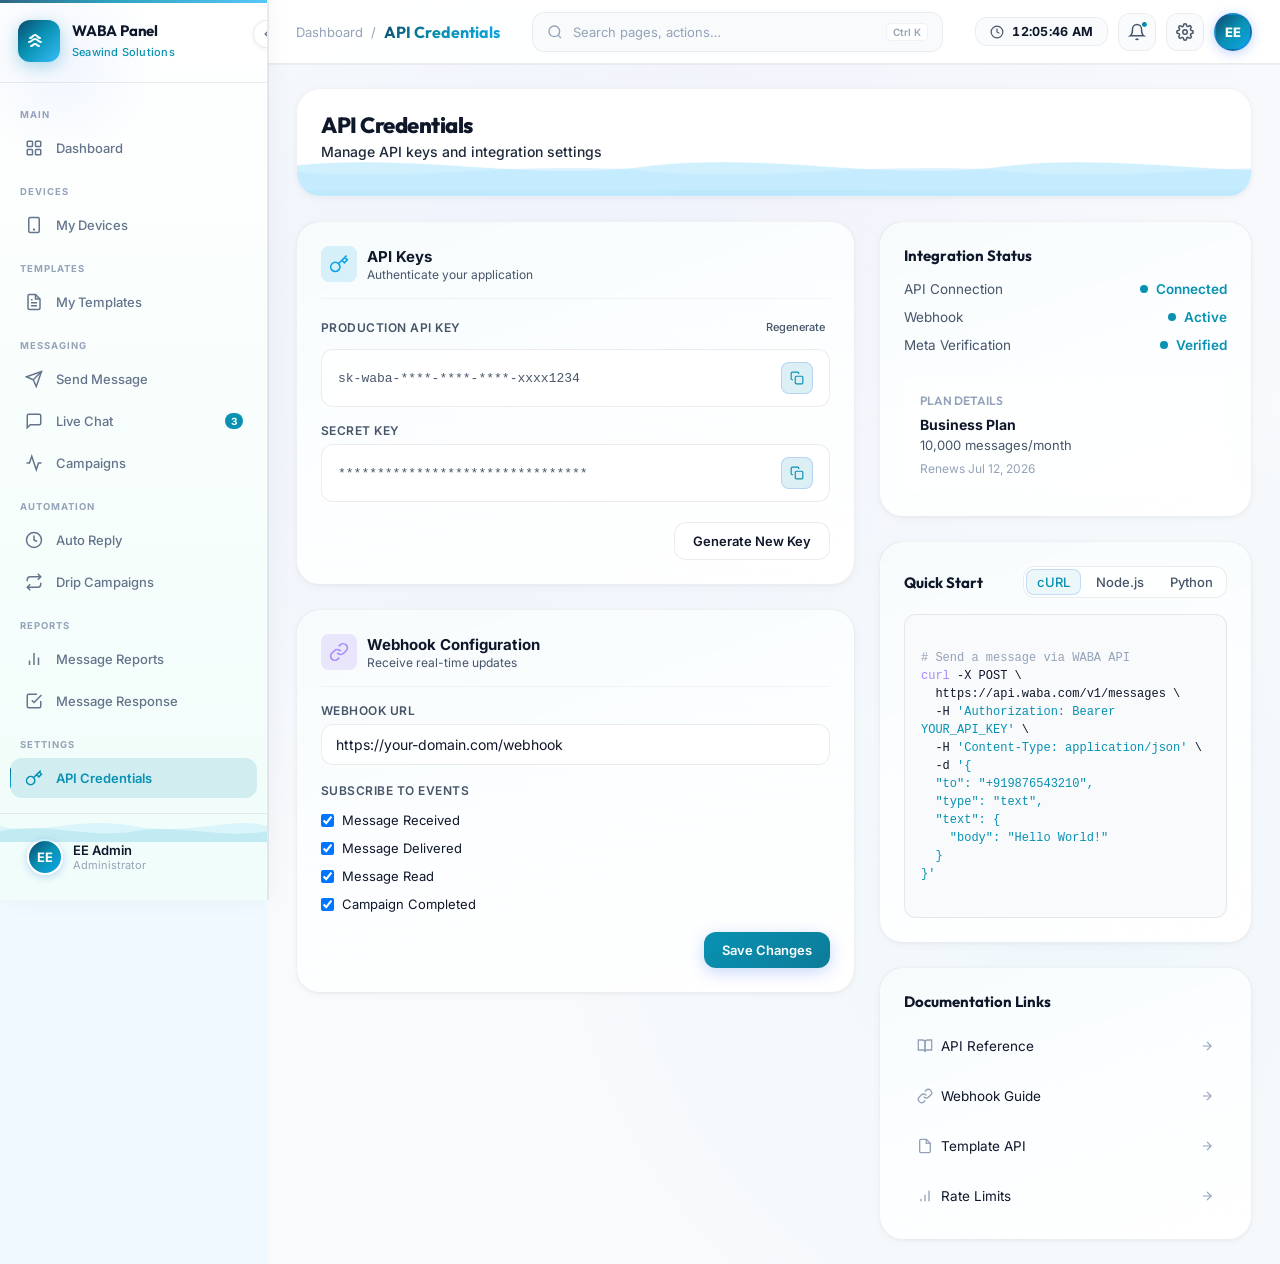
==== commit 76dc6066: "Remove all emojis, replace with SVG icons across all pages and JS files" ====
--- a/pages/api-credentials.html
+++ b/pages/api-credentials.html
@@ -1,38 +1,63 @@
-﻿<!DOCTYPE html>
+<!DOCTYPE html>
 <html lang="en">
 <head>
   <meta charset="UTF-8"/>
   <meta name="viewport" content="width=device-width, initial-scale=1.0"/>
-  <title>API Credentials � WABA Dashboard</title>
+  <title>API Credentials &mdash; WABA Dashboard</title>
   <meta name="description" content="Manage API keys and integration settings"/>
   <link rel="preconnect" href="https://fonts.googleapis.com"/>
   <link href="https://fonts.googleapis.com/css2?family=Inter:wght@300;400;500;600;700;800&display=swap" rel="stylesheet"/>
-  <link rel="stylesheet" href="../css/style.css?v=2"/>
+  <link rel="stylesheet" href="../css/style.css?v=7"/>
   <script>window.PAGES_PREFIX = '../';</script>
   <style>
-    .layout-grid {
-      display: grid;
-      grid-template-columns: 3fr 2fr;
-      gap: 24px;
-    }
-    @media (max-width: 900px) {
-      .layout-grid { grid-template-columns: 1fr; }
-    }
-    
     .code-block {
       background: var(--bg-primary);
       border: 1px solid var(--border);
       border-radius: var(--radius-md);
       padding: 16px;
       font-family: 'Courier New', monospace;
-      font-size: 13px;
+      font-size: 12px;
       color: var(--text-primary);
       overflow-x: auto;
       line-height: 1.5;
+      word-break: break-word;
+      white-space: pre-wrap;
     }
     .code-keyword { color: var(--purple-light); }
     .code-string { color: var(--green); }
     .code-comment { color: var(--text-muted); }
+
+    .quick-start-header {
+      display: flex;
+      flex-wrap: wrap;
+      align-items: center;
+      justify-content: space-between;
+      gap: 12px;
+      margin-bottom: 16px;
+    }
+
+    .quick-start-header .tabs {
+      margin-bottom: 0;
+      flex-wrap: wrap;
+    }
+
+    .doc-link {
+      display: flex;
+      justify-content: space-between;
+      align-items: center;
+      font-size: 13.5px;
+      color: var(--text-primary);
+      text-decoration: none;
+      padding: 10px 12px;
+      border-radius: var(--radius-md);
+      border: 1px solid transparent;
+      transition: background var(--transition), border-color var(--transition);
+    }
+
+    .doc-link:hover {
+      background: var(--bg-primary);
+      border-color: var(--border-card);
+    }
   </style>
 </head>
 <body>
@@ -81,7 +106,7 @@
         <div class="layout-grid animate-fadeInUp animate-delay-1">
           
           <!-- Left Column -->
-          <div class="flex flex-col gap-6">
+          <div class="layout-stack">
             
             <div class="card">
               <div class="card-header mb-4">
@@ -164,7 +189,7 @@
           </div>
           
           <!-- Right Column -->
-          <div class="flex flex-col gap-6">
+          <div class="layout-stack">
             
             <div class="card">
               <h3 class="card-title mb-4">Integration Status</h3>
@@ -198,9 +223,9 @@
             </div>
 
             <div class="card">
-              <div class="flex justify-between items-center mb-4">
+              <div class="quick-start-header">
                 <h3 class="card-title">Quick Start</h3>
-                <div class="tabs" style="margin-bottom:0; padding:2px;">
+                <div class="tabs" style="padding:2px;">
                   <button class="tab-btn active" style="padding:4px 10px;">cURL</button>
                   <button class="tab-btn" style="padding:4px 10px;">Node.js</button>
                   <button class="tab-btn" style="padding:4px 10px;">Python</button>
@@ -225,28 +250,28 @@
             <div class="card">
               <h3 class="card-title mb-4">Documentation Links</h3>
               <div class="flex flex-col gap-3">
-                <a href="#" class="flex justify-between items-center" style="font-size:13.5px; color:var(--text-primary); text-decoration:none;">
+                <a href="#" class="doc-link">
                   <div class="flex items-center gap-2">
                     <svg width="16" height="16" fill="none" stroke="var(--text-muted)" stroke-width="2" viewBox="0 0 24 24"><path d="M2 3h6a4 4 0 0 1 4 4v14a3 3 0 0 0-3-3H2z"/><path d="M22 3h-6a4 4 0 0 0-4 4v14a3 3 0 0 1 3-3h7z"/></svg>
                     API Reference
                   </div>
                   <svg width="14" height="14" fill="none" stroke="var(--text-muted)" stroke-width="2" viewBox="0 0 24 24"><line x1="5" y1="12" x2="19" y2="12"/><polyline points="12 5 19 12 12 19"/></svg>
                 </a>
-                <a href="#" class="flex justify-between items-center" style="font-size:13.5px; color:var(--text-primary); text-decoration:none;">
+                <a href="#" class="doc-link">
                   <div class="flex items-center gap-2">
                     <svg width="16" height="16" fill="none" stroke="var(--text-muted)" stroke-width="2" viewBox="0 0 24 24"><path d="M10 13a5 5 0 007.54.54l3-3a5 5 0 00-7.07-7.07l-1.72 1.71"/><path d="M14 11a5 5 0 00-7.54-.54l-3 3a5 5 0 007.07 7.07l1.71-1.71"/></svg>
                     Webhook Guide
                   </div>
                   <svg width="14" height="14" fill="none" stroke="var(--text-muted)" stroke-width="2" viewBox="0 0 24 24"><line x1="5" y1="12" x2="19" y2="12"/><polyline points="12 5 19 12 12 19"/></svg>
                 </a>
-                <a href="#" class="flex justify-between items-center" style="font-size:13.5px; color:var(--text-primary); text-decoration:none;">
+                <a href="#" class="doc-link">
                   <div class="flex items-center gap-2">
                     <svg width="16" height="16" fill="none" stroke="var(--text-muted)" stroke-width="2" viewBox="0 0 24 24"><path d="M14 2H6a2 2 0 00-2 2v16a2 2 0 002 2h12a2 2 0 002-2V8z"/><polyline points="14 2 14 8 20 8"/></svg>
                     Template API
                   </div>
                   <svg width="14" height="14" fill="none" stroke="var(--text-muted)" stroke-width="2" viewBox="0 0 24 24"><line x1="5" y1="12" x2="19" y2="12"/><polyline points="12 5 19 12 12 19"/></svg>
                 </a>
-                <a href="#" class="flex justify-between items-center" style="font-size:13.5px; color:var(--text-primary); text-decoration:none;">
+                <a href="#" class="doc-link">
                   <div class="flex items-center gap-2">
                     <svg width="16" height="16" fill="none" stroke="var(--text-muted)" stroke-width="2" viewBox="0 0 24 24"><line x1="12" y1="20" x2="12" y2="10"/><line x1="18" y1="20" x2="18" y2="4"/><line x1="6" y1="20" x2="6" y2="16"/></svg>
                     Rate Limits
--- a/css/style.css
+++ b/css/style.css
@@ -1,6 +1,6 @@
 /* ============================================================
-   WABA Dashboard — Design System v3
-   Ultra-Premium Light Mode | Glassmorphism | Indigo Blue
+   WABA Dashboard — Design System v8
+   Seawind Solutions Brand | Ocean & Wind Theme
    ============================================================ */
 
 @import url('https://fonts.googleapis.com/css2?family=Inter:wght@300;400;500;600;700;800&family=Outfit:wght@400;500;600;700;800&display=swap');
@@ -8,38 +8,55 @@
 /* ─── CSS Variables ─────────────────────────────────────────── */
 :root {
   /* Backgrounds */
-  --bg-root:       #f0f4ff;
-  --bg-primary:    #ffffff;
-  --bg-secondary:  #eef2ff;
+  --bg-root:       #f0f9ff;
+  --bg-primary:    #f8fafc;
+  --bg-secondary:  #ecfeff;
   --bg-card:       #ffffff;
-  --bg-card-hover: #fafbff;
-  --bg-sidebar:    #0f1729;
-  --bg-glass:      rgba(255, 255, 255, 0.75);
-  --bg-glass-2:    rgba(255, 255, 255, 0.5);
+  --bg-card-hover: #f8faff;
+  --bg-sidebar:    #ffffff;
+  --bg-glass:      rgba(255, 255, 255, 0.82);
+  --bg-glass-2:    rgba(255, 255, 255, 0.65);
+
+  /* Sidebar (light) */
+  --sidebar-text:        #64748b;
+  --sidebar-text-hover:  #0f172a;
+  --sidebar-text-muted:  #94a3b8;
+  --sidebar-hover-bg:    #f1f5f9;
+  --sidebar-border:      rgba(15, 23, 42, 0.08);
 
   /* Borders */
-  --border:        rgba(37, 99, 235, 0.10);
-  --border-accent: rgba(37, 99, 235, 0.35);
-  --border-hover:  rgba(37, 99, 235, 0.20);
+  --border:        rgba(15, 23, 42, 0.08);
+  --border-accent: rgba(37, 99, 235, 0.28);
+  --border-hover:  rgba(37, 99, 235, 0.18);
   --border-card:   rgba(15, 23, 42, 0.06);
 
   /* Text */
   --text-primary:    #0f172a;
   --text-secondary:  #475569;
   --text-muted:      #94a3b8;
-  --text-accent:     #2563eb;
-
-  /* Primary Accent – Pure Blue */
-  --green:         #2563eb;
-  --green-dark:    #1d4ed8;
-  --green-bright:  #3b82f6;
-  --green-glow:    rgba(37, 99, 235, 0.14);
-  --green-glow-2:  rgba(37, 99, 235, 0.07);
+  --text-accent:     #0891b2;
+
+  /* Primary Accent — Seawind Sea */
+  --green:         #0891b2;
+  --green-dark:    #0e7490;
+  --green-bright:  #22d3ee;
+  --green-glow:    rgba(8, 145, 178, 0.14);
+  --green-glow-2:  rgba(8, 145, 178, 0.07);
+
+  /* Seawind Solutions — brand palette */
+  --seawind-deep:   #0c4a6e;
+  --seawind-sea:    #0891b2;
+  --seawind-sky:    #0ea5e9;
+  --seawind-wind:   #38bdf8;
+  --seawind-foam:   #ecfeff;
+  --seawind-glow:   rgba(8, 145, 178, 0.14);
 
   /* Gradients */
-  --gradient-primary:   linear-gradient(135deg, #2563eb 0%, #0ea5e9 100%);
-  --gradient-hero:      linear-gradient(135deg, #2563eb 0%, #0ea5e9 50%, #1d4ed8 100%);
-  --gradient-sidebar:   linear-gradient(180deg, #0f1729 0%, #131e38 100%);
+  --gradient-primary:   linear-gradient(135deg, #0c4a6e 0%, #0891b2 50%, #0ea5e9 100%);
+  --gradient-hero:      linear-gradient(135deg, #0c4a6e 0%, #0891b2 40%, #38bdf8 100%);
+  --gradient-seawind:   linear-gradient(135deg, #0c4a6e 0%, #0891b2 45%, #38bdf8 100%);
+  --gradient-seawind-soft: linear-gradient(160deg, rgba(8,145,178,0.10) 0%, rgba(56,189,248,0.05) 50%, rgba(255,255,255,0) 100%);
+  --gradient-sidebar:   linear-gradient(180deg, #ffffff 0%, #f0fdfa 100%);
   --gradient-card-blue: linear-gradient(135deg, rgba(37,99,235,0.08) 0%, rgba(37,99,235,0.02) 100%);
   --gradient-warm:      linear-gradient(135deg, #f59e0b 0%, #ef4444 100%);
   --gradient-teal:      linear-gradient(135deg, #14b8a6 0%, #0ea5e9 100%);
@@ -75,9 +92,10 @@
   --radius-2xl:  32px;
   --radius-full: 9999px;
 
-  --shadow-sm:     0 2px 12px rgba(15, 23, 42, 0.04), 0 1px 3px rgba(15,23,42,0.06);
-  --shadow-md:     0 8px 32px rgba(15, 23, 42, 0.07), 0 2px 8px rgba(15,23,42,0.04);
-  --shadow-lg:     0 20px 60px rgba(15, 23, 42, 0.10), 0 4px 16px rgba(15,23,42,0.06);
+  --shadow-sm:     0 1px 3px rgba(15, 23, 42, 0.04), 0 2px 8px rgba(15, 23, 42, 0.03);
+  --shadow-md:     0 4px 20px rgba(15, 23, 42, 0.06), 0 2px 6px rgba(15, 23, 42, 0.03);
+  --shadow-lg:     0 12px 40px rgba(15, 23, 42, 0.08), 0 4px 12px rgba(15, 23, 42, 0.04);
+  --shadow-sidebar: 1px 0 0 var(--sidebar-border), 4px 0 24px rgba(15, 23, 42, 0.04);
   --shadow-blue:   0 8px 32px rgba(37, 99, 235, 0.28);
   --shadow-card:   0 1px 3px rgba(15,23,42,0.04), 0 8px 24px rgba(37,99,235,0.06);
   --shadow-hover:  0 16px 48px rgba(37, 99, 235, 0.14), 0 4px 12px rgba(15,23,42,0.06);
@@ -85,6 +103,15 @@
   --transition: 0.22s cubic-bezier(0.4, 0, 0.2, 1);
   --transition-slow: 0.38s cubic-bezier(0.4, 0, 0.2, 1);
   --transition-spring: 0.5s cubic-bezier(0.34, 1.56, 0.64, 1);
+
+  /* Motion tokens */
+  --ease-out-expo: cubic-bezier(0.16, 1, 0.3, 1);
+  --ease-spring:   cubic-bezier(0.34, 1.56, 0.64, 1);
+  --duration-fast:   0.18s;
+  --duration-normal: 0.32s;
+  --duration-slow:   0.55s;
+  --glow-x: 50%;
+  --glow-y: 50%;
 }
 
 /* ─── Reset & Base ────────────────────────────────────────── */
@@ -103,17 +130,13 @@
   min-height: 100vh;
   overflow-x: hidden;
   -webkit-font-smoothing: antialiased;
-  /* Animated mesh gradient background */
   background-image:
-    radial-gradient(ellipse 80% 60% at 10% 15%, rgba(37,99,235,0.07) 0%, transparent 60%),
-    radial-gradient(ellipse 60% 50% at 90% 80%, rgba(14,165,233,0.06) 0%, transparent 60%),
-    radial-gradient(ellipse 50% 40% at 50% 50%, rgba(37,99,235,0.04) 0%, transparent 60%),
-    radial-gradient(ellipse 40% 30% at 80% 10%, rgba(245,158,11,0.03) 0%, transparent 50%);
-  /* Dot grid overlay */
-  background-size: 100% 100%, 100% 100%, 100% 100%, 100% 100%;
-}
-
-/* Animated background mesh nodes */
+    radial-gradient(ellipse 70% 50% at 0% 0%, rgba(8,145,178,0.07) 0%, transparent 55%),
+    radial-gradient(ellipse 60% 45% at 100% 100%, rgba(56,189,248,0.06) 0%, transparent 55%);
+  background-size: 100% 100%;
+}
+
+/* Subtle dot grid */
 body::before {
   content: '';
   position: fixed;
@@ -121,19 +144,30 @@
   z-index: 0;
   pointer-events: none;
   background-image:
-    radial-gradient(2px 2px at 40px 60px, rgba(37,99,235,0.08) 0%, transparent 100%),
-    radial-gradient(2px 2px at 120px 140px, rgba(14,165,233,0.06) 0%, transparent 100%),
-    radial-gradient(2px 2px at 200px 80px, rgba(37,99,235,0.07) 0%, transparent 100%),
-    radial-gradient(2px 2px at 80px 200px, rgba(14,165,233,0.05) 0%, transparent 100%);
-  background-size: 240px 240px;
-  animation: mesh-drift 20s ease-in-out infinite alternate;
-}
-
-@keyframes mesh-drift {
-  0%   { transform: translate(0, 0) scale(1); }
-  33%  { transform: translate(12px, -8px) scale(1.02); }
-  66%  { transform: translate(-8px, 12px) scale(0.98); }
-  100% { transform: translate(6px, -4px) scale(1.01); }
+    radial-gradient(1.5px 1.5px at 40px 60px, rgba(37,99,235,0.06) 0%, transparent 100%),
+    radial-gradient(1.5px 1.5px at 120px 140px, rgba(14,165,233,0.04) 0%, transparent 100%);
+  background-size: 200px 200px;
+  opacity: 0.7;
+}
+
+/* Seawind flow lines */
+body::after {
+  content: '';
+  position: fixed;
+  inset: 0;
+  z-index: 0;
+  pointer-events: none;
+  opacity: 0.42;
+  background-image:
+    url("data:image/svg+xml,%3Csvg xmlns='http://www.w3.org/2000/svg' viewBox='0 0 1600 900'%3E%3Cg fill='none' stroke='%230891b2' stroke-opacity='0.07' stroke-width='2'%3E%3Cpath d='M-50 170 C120 120, 280 230, 460 180 S820 110, 1040 165 S1380 230, 1650 140'/%3E%3Cpath d='M-40 310 C150 250, 310 360, 510 320 S890 250, 1130 305 S1420 360, 1660 290'/%3E%3Cpath d='M-60 520 C130 460, 330 560, 540 515 S930 450, 1160 500 S1450 560, 1670 485'/%3E%3C/g%3E%3C/svg%3E");
+  background-size: 1600px 900px;
+  background-repeat: repeat;
+  animation: seawind-lines 28s linear infinite;
+}
+
+@keyframes seawind-lines {
+  from { background-position: 0 0; }
+  to   { background-position: -220px 18px; }
 }
 
 h1, h2, h3, h4, h5, h6, .page-title, .welcome-text h1 {
@@ -169,26 +203,24 @@
   z-index: 1;
 }
 
-/* Animated Aurora Background */
+/* Soft ambient wash — animated */
 .main-content::before {
   content: '';
   position: absolute;
   inset: 0;
   z-index: -1;
-  background: 
-    radial-gradient(circle at 15% 50%, rgba(37, 99, 235, 0.04), transparent 50%),
-    radial-gradient(circle at 85% 30%, rgba(14, 165, 233, 0.04), transparent 50%),
-    radial-gradient(circle at 50% 80%, rgba(139, 92, 246, 0.03), transparent 50%);
-  filter: blur(60px);
-  animation: aurora 15s ease-in-out infinite alternate;
+  background:
+    radial-gradient(circle at 20% 30%, rgba(37, 99, 235, 0.05), transparent 45%),
+    radial-gradient(circle at 80% 70%, rgba(14, 165, 233, 0.04), transparent 45%),
+    radial-gradient(circle at 60% 10%, rgba(139, 92, 246, 0.03), transparent 40%);
   pointer-events: none;
-}
-
-@keyframes aurora {
-  0% { transform: scale(1) translate(0, 0); }
-  33% { transform: scale(1.05) translate(2%, -2%); }
-  66% { transform: scale(0.95) translate(-2%, 2%); }
-  100% { transform: scale(1.02) translate(1%, -1%); }
+  animation: ambient-drift 18s ease-in-out infinite alternate;
+}
+
+@keyframes ambient-drift {
+  0%   { opacity: 0.85; transform: scale(1) translate(0, 0); }
+  50%  { opacity: 1;   transform: scale(1.03) translate(1%, -1%); }
+  100% { opacity: 0.9; transform: scale(0.98) translate(-1%, 1%); }
 }
 
 .app-layout.sidebar-collapsed .main-content {
@@ -199,6 +231,7 @@
   flex: 1;
   padding: 24px 28px;
   overflow-y: auto;
+  position: relative;
 }
 
 /* ─── Sidebar ────────────────────────────────────────────── */
@@ -209,44 +242,45 @@
   width: var(--sidebar-width);
   height: 100vh;
   background: var(--gradient-sidebar);
-  border-right: none;
+  border-right: 1px solid var(--sidebar-border);
   display: flex;
   flex-direction: column;
   z-index: 1000;
-  transition: width var(--transition-slow);
+  transition: width var(--transition-slow), box-shadow var(--transition);
   overflow: hidden;
-  box-shadow: 4px 0 32px rgba(15, 23, 42, 0.18);
-}
-
-/* Subtle shimmer line at the top of sidebar */
+  box-shadow: var(--shadow-sidebar);
+  animation: sidebar-enter 0.55s var(--ease-out-expo) both;
+}
+
+@keyframes sidebar-enter {
+  from { opacity: 0; transform: translateX(-16px); }
+  to   { opacity: 1; transform: translateX(0); }
+}
+
+/* Accent line at top */
 .sidebar::before {
   content: '';
   position: absolute;
   top: 0;
   left: 0;
   right: 0;
-  height: 2px;
+  height: 3px;
   background: var(--gradient-hero);
   z-index: 2;
-}
-
-/* Ambient glow blob inside sidebar */
+  opacity: 0.85;
+}
+
+/* Soft accent glow */
 .sidebar::after {
   content: '';
   position: absolute;
-  top: -60px;
-  left: -60px;
-  width: 240px;
-  height: 240px;
-  background: radial-gradient(circle, rgba(37,99,235,0.18) 0%, transparent 70%);
+  top: -40px;
+  left: -40px;
+  width: 200px;
+  height: 200px;
+  background: radial-gradient(circle, rgba(37,99,235,0.06) 0%, transparent 70%);
   pointer-events: none;
   z-index: 0;
-  animation: sidebar-glow 8s ease-in-out infinite alternate;
-}
-
-@keyframes sidebar-glow {
-  0%   { opacity: 0.6; transform: translate(0, 0); }
-  100% { opacity: 1;   transform: translate(20px, 30px); }
 }
 
 .sidebar-collapsed .sidebar {
@@ -259,7 +293,7 @@
   align-items: center;
   gap: 12px;
   padding: 20px 18px;
-  border-bottom: 1px solid rgba(255,255,255,0.07);
+  border-bottom: 1px solid var(--sidebar-border);
   min-height: var(--header-height);
   flex-shrink: 0;
   position: relative;
@@ -270,19 +304,69 @@
   width: 42px;
   height: 42px;
   border-radius: var(--radius-md);
-  background: var(--gradient-primary);
+  background: var(--gradient-seawind);
   display: flex;
   align-items: center;
   justify-content: center;
   flex-shrink: 0;
-  box-shadow: 0 4px 20px rgba(37,99,235,0.5), 0 0 0 1px rgba(255,255,255,0.1);
-  font-size: 20px;
-  animation: logo-pulse 3s ease-in-out infinite;
-}
-
-@keyframes logo-pulse {
-  0%, 100% { box-shadow: 0 4px 20px rgba(37,99,235,0.5), 0 0 0 1px rgba(255,255,255,0.1); }
-  50%       { box-shadow: 0 4px 30px rgba(37,99,235,0.75), 0 0 0 2px rgba(255,255,255,0.15); }
+  box-shadow: 0 4px 16px rgba(8, 145, 178, 0.32);
+  color: #fff;
+  position: relative;
+  overflow: hidden;
+}
+
+.logo-icon::after {
+  content: '';
+  position: absolute;
+  inset: 0;
+  background: linear-gradient(105deg, transparent 40%, rgba(255,255,255,0.25) 50%, transparent 60%);
+  transform: translateX(-100%);
+  animation: logo-shine 4s ease-in-out infinite;
+}
+
+@keyframes logo-shine {
+  0%, 70%, 100% { transform: translateX(-100%); }
+  85%           { transform: translateX(100%); }
+}
+
+.seawind-logo {
+  background: var(--gradient-seawind);
+}
+
+.seawind-logo-svg {
+  width: 24px;
+  height: 24px;
+  position: relative;
+  z-index: 1;
+}
+
+.wind-line {
+  stroke: rgba(255,255,255,0.96);
+  stroke-dasharray: 18 24;
+  stroke-dashoffset: 0;
+  animation: wind-draw 6s linear infinite;
+}
+
+.wind-line-2 {
+  animation-duration: 7s;
+  animation-delay: -1.2s;
+}
+
+.wind-line-3 {
+  animation-duration: 8s;
+  animation-delay: -2s;
+}
+
+@keyframes wind-draw {
+  from { stroke-dashoffset: 0; }
+  to   { stroke-dashoffset: -84; }
+}
+
+.logo-text span {
+  font-size: 11px;
+  color: var(--seawind-sea);
+  font-weight: 500;
+  letter-spacing: 0.02em;
 }
 
 .logo-text {
@@ -294,15 +378,9 @@
 .logo-text h2 {
   font-size: 15px;
   font-weight: 700;
-  color: #ffffff;
+  color: var(--text-primary);
   line-height: 1.2;
   letter-spacing: -0.2px;
-}
-
-.logo-text span {
-  font-size: 11px;
-  color: rgba(255,255,255,0.45);
-  font-weight: 400;
 }
 
 .sidebar-collapsed .logo-text {
@@ -318,15 +396,16 @@
   width: 28px;
   height: 28px;
   border-radius: 50%;
-  background: var(--bg-secondary);
-  border: 1px solid var(--border);
+  background: #ffffff;
+  border: 1px solid var(--sidebar-border);
   display: flex;
   align-items: center;
   justify-content: center;
   cursor: pointer;
   z-index: 10;
   transition: all var(--transition);
-  color: var(--text-secondary);
+  color: var(--sidebar-text);
+  box-shadow: var(--shadow-sm);
 }
 
 .sidebar-toggle:hover {
@@ -359,7 +438,7 @@
   font-size: 9.5px;
   font-weight: 700;
   letter-spacing: 0.10em;
-  color: rgba(255,255,255,0.28);
+  color: var(--sidebar-text-muted);
   padding: 14px 20px 6px;
   text-transform: uppercase;
   white-space: nowrap;
@@ -378,7 +457,7 @@
   padding: 10px 14px;
   margin: 2px 10px;
   border-radius: var(--radius-md);
-  color: rgba(255,255,255,0.50);
+  color: var(--sidebar-text);
   font-size: 13px;
   font-weight: 500;
   cursor: pointer;
@@ -394,14 +473,14 @@
   position: absolute;
   inset: 0;
   border-radius: var(--radius-md);
-  background: rgba(255,255,255,0.06);
+  background: var(--sidebar-hover-bg);
   opacity: 0;
   transition: opacity var(--transition);
   z-index: -1;
 }
 
 .nav-item:hover {
-  color: rgba(255,255,255,0.90);
+  color: var(--sidebar-text-hover);
 }
 
 .nav-item:hover::before {
@@ -409,10 +488,22 @@
 }
 
 .nav-item.active {
+  background: var(--green-glow);
+  color: var(--green);
+  font-weight: 600;
+  box-shadow: none;
+}
+
+.nav-item.active::after {
+  content: '';
+  position: absolute;
+  left: -2px;
+  top: 50%;
+  transform: translateY(-50%);
+  width: 3px;
+  height: 22px;
   background: var(--gradient-primary);
-  color: #ffffff;
-  font-weight: 600;
-  box-shadow: 0 4px 20px rgba(37,99,235,0.45);
+  border-radius: 0 4px 4px 0;
 }
 
 .nav-item.active::before {
@@ -453,10 +544,47 @@
 /* Sidebar Footer */
 .sidebar-footer {
   padding: 14px;
-  border-top: 1px solid rgba(255,255,255,0.07);
+  border-top: 1px solid var(--sidebar-border);
   flex-shrink: 0;
   position: relative;
   z-index: 1;
+}
+
+.seawind-wave-strip {
+  position: absolute;
+  left: 0;
+  right: 0;
+  bottom: 58px;
+  height: 32px;
+  opacity: 0.9;
+  pointer-events: none;
+  overflow: hidden;
+}
+
+.seawind-wave-strip svg {
+  width: 100%;
+  height: 100%;
+  display: block;
+}
+
+.seawind-wave-1 {
+  fill: rgba(56, 189, 248, 0.14);
+  animation: seawind-wave-a 10s ease-in-out infinite alternate;
+}
+
+.seawind-wave-2 {
+  fill: rgba(8, 145, 178, 0.12);
+  animation: seawind-wave-b 13s ease-in-out infinite alternate;
+}
+
+@keyframes seawind-wave-a {
+  from { transform: translateX(0); }
+  to   { transform: translateX(-18px); }
+}
+
+@keyframes seawind-wave-b {
+  from { transform: translateX(0); }
+  to   { transform: translateX(14px); }
 }
 
 .sidebar-user {
@@ -471,8 +599,8 @@
 }
 
 .sidebar-user:hover {
-  background: rgba(255,255,255,0.07);
-  border-color: rgba(255,255,255,0.10);
+  background: var(--sidebar-hover-bg);
+  border-color: var(--sidebar-border);
 }
 
 .user-avatar {
@@ -487,8 +615,8 @@
   font-weight: 700;
   color: #fff;
   flex-shrink: 0;
-  box-shadow: 0 2px 10px rgba(37,99,235,0.4);
-  border: 2px solid rgba(255,255,255,0.15);
+  box-shadow: 0 2px 8px rgba(37,99,235,0.25);
+  border: 2px solid #ffffff;
 }
 
 .user-info {
@@ -499,13 +627,13 @@
 .user-name {
   font-size: 13px;
   font-weight: 600;
-  color: rgba(255,255,255,0.88);
+  color: var(--text-primary);
   white-space: nowrap;
 }
 
 .user-role {
   font-size: 11px;
-  color: rgba(255,255,255,0.40);
+  color: var(--sidebar-text-muted);
   white-space: nowrap;
 }
 
@@ -520,16 +648,23 @@
   display: flex;
   align-items: center;
   justify-content: space-between;
+  gap: 12px;
   padding: 0 28px;
-  border-bottom: 1px solid rgba(37,99,235,0.10);
-  background: rgba(255,255,255,0.88);
-  backdrop-filter: blur(32px) saturate(1.6);
-  -webkit-backdrop-filter: blur(32px) saturate(1.6);
+  border-bottom: 1px solid var(--sidebar-border);
+  background: rgba(255,255,255,0.92);
+  backdrop-filter: blur(20px) saturate(1.4);
+  -webkit-backdrop-filter: blur(20px) saturate(1.4);
   position: sticky;
   top: 0;
   z-index: 100;
   flex-shrink: 0;
-  box-shadow: 0 1px 0 rgba(37,99,235,0.08), 0 4px 24px rgba(15,23,42,0.04);
+  box-shadow: 0 1px 0 rgba(15,23,42,0.04);
+  animation: header-enter 0.5s var(--ease-out-expo) 0.08s both;
+}
+
+@keyframes header-enter {
+  from { opacity: 0; transform: translateY(-10px); }
+  to   { opacity: 1; transform: translateY(0); }
 }
 
 .header-left {
@@ -690,8 +825,8 @@
 
 /* ─── Welcome Banner ─────────────────────────────────────── */
 .welcome-banner {
-  background: var(--gradient-card-blue), var(--bg-card);
-  border: 1px solid var(--border-accent);
+  background: var(--bg-card);
+  border: 1px solid var(--border-card);
   border-radius: var(--radius-2xl);
   padding: 36px 40px;
   display: flex;
@@ -700,7 +835,13 @@
   margin-bottom: 28px;
   position: relative;
   overflow: hidden;
-  box-shadow: var(--shadow-md), inset 0 1px 0 rgba(255,255,255,1);
+  box-shadow: var(--shadow-sm);
+  transition: box-shadow var(--transition-slow), border-color var(--transition);
+}
+
+.welcome-banner:hover {
+  border-color: var(--border-hover);
+  box-shadow: var(--shadow-md), 0 0 0 1px rgba(37,99,235,0.06);
 }
 
 .welcome-banner::before {
@@ -710,9 +851,8 @@
   right: -5%;
   width: 500px;
   height: 500px;
-  background: radial-gradient(circle, rgba(37,99,235,0.12) 0%, transparent 60%);
+  background: radial-gradient(circle, rgba(37,99,235,0.06) 0%, transparent 60%);
   pointer-events: none;
-  animation: pulse-glow 5s ease-in-out infinite alternate;
 }
 
 .welcome-banner::after {
@@ -722,9 +862,28 @@
   left: 15%;
   width: 400px;
   height: 400px;
-  background: radial-gradient(circle, rgba(14,165,233,0.08) 0%, transparent 60%);
+  background: radial-gradient(circle, rgba(14,165,233,0.04) 0%, transparent 60%);
   pointer-events: none;
-  animation: pulse-glow 6s ease-in-out infinite alternate-reverse;
+}
+
+.welcome-banner .welcome-text::before {
+  content: '';
+  position: absolute;
+  left: -18px;
+  top: -8px;
+  width: 180px;
+  height: 72px;
+  opacity: 0.55;
+  pointer-events: none;
+  background-image: url("data:image/svg+xml,%3Csvg xmlns='http://www.w3.org/2000/svg' viewBox='0 0 180 72'%3E%3Cg fill='none' stroke='%230ea5e9' stroke-opacity='0.22' stroke-width='2' stroke-linecap='round'%3E%3Cpath d='M2 20 C28 10, 42 30, 68 20 S112 10, 142 18'/%3E%3Cpath d='M18 40 C42 30, 58 48, 84 40 S128 28, 166 38'/%3E%3C/g%3E%3C/svg%3E");
+  background-repeat: no-repeat;
+  background-size: contain;
+  animation: wind-banner-float 9s ease-in-out infinite;
+}
+
+@keyframes wind-banner-float {
+  0%, 100% { transform: translateX(0); opacity: 0.45; }
+  50%      { transform: translateX(10px); opacity: 0.7; }
 }
 
 /* Floating 3D decorative shapes in banner */
@@ -738,13 +897,13 @@
 .banner-shape-1 {
   width: 120px; height: 120px;
   right: 15%; top: 10%;
-  background: linear-gradient(135deg, rgba(37,99,235,0.2), rgba(14,165,233,0.15));
+  background: linear-gradient(135deg, rgba(37,99,235,0.08), rgba(14,165,233,0.06));
   animation: float-shape 8s ease-in-out infinite;
 }
 .banner-shape-2 {
   width: 80px; height: 80px;
   right: 5%; bottom: 10%;
-  background: linear-gradient(135deg, rgba(14,165,233,0.15), rgba(20,184,166,0.1));
+  background: linear-gradient(135deg, rgba(14,165,233,0.06), rgba(20,184,166,0.05));
   animation: float-shape 6s ease-in-out infinite reverse;
 }
 
@@ -767,10 +926,17 @@
   color: var(--text-primary);
   margin-bottom: 8px;
   letter-spacing: -0.5px;
-  background: var(--gradient-primary);
+  background: linear-gradient(135deg, #0c4a6e 0%, #0891b2 35%, #0ea5e9 65%, #38bdf8 100%);
+  background-size: 200% auto;
   -webkit-background-clip: text;
   -webkit-text-fill-color: transparent;
   background-clip: text;
+  animation: gradient-shift 8s ease-in-out infinite;
+}
+
+@keyframes gradient-shift {
+  0%, 100% { background-position: 0% center; }
+  50%       { background-position: 100% center; }
 }
 
 /* Emojis inside gradient-clipped headings need their native color back */
@@ -826,17 +992,33 @@
 }
 
 .stat-card {
-  background: var(--bg-card);
+  --glow-x: 50%;
+  --glow-y: 50%;
+  background:
+    radial-gradient(circle at var(--glow-x) var(--glow-y), var(--accent-glow, rgba(37,99,235,0.06)) 0%, transparent 55%),
+    linear-gradient(180deg, rgba(255,255,255,0.9) 0%, rgba(255,255,255,1) 100%);
   border: 1px solid var(--border-card);
   border-radius: var(--radius-xl);
   padding: 24px;
   position: relative;
   overflow: hidden;
   cursor: default;
-  transition: all var(--transition-slow);
-  backdrop-filter: blur(16px);
-  box-shadow: var(--shadow-sm), inset 0 1px 0 rgba(255,255,255,1);
-}
+  transition: transform var(--duration-normal) var(--ease-out-expo),
+              box-shadow var(--duration-normal) var(--ease-out-expo),
+              border-color var(--transition);
+  box-shadow: var(--shadow-sm);
+}
+
+.stat-card:hover {
+  transform: translateY(-6px) scale(1.01);
+  box-shadow: var(--shadow-hover);
+  border-color: var(--border-hover);
+}
+
+.stat-card.green  { --accent-from: var(--green); --accent-to: var(--blue); --accent-glow: rgba(37,99,235,0.14); }
+.stat-card.purple { --accent-from: var(--purple); --accent-to: var(--pink); --accent-glow: rgba(139,92,246,0.14); }
+.stat-card.amber  { --accent-from: var(--amber); --accent-to: var(--amber-light); --accent-glow: rgba(245,158,11,0.14); }
+.stat-card.blue   { --accent-from: var(--blue); --accent-to: var(--teal); --accent-glow: rgba(14,165,233,0.14); }
 
 .stat-card::before {
   content: '';
@@ -860,18 +1042,13 @@
   background-repeat: no-repeat;
   z-index: 0;
   pointer-events: none;
-}
-
-.stat-card:hover {
-  transform: translateY(-4px);
-  box-shadow: var(--shadow-lg), 0 0 40px var(--accent-glow, transparent);
-  border-color: var(--border-hover);
-}
-
-.stat-card.green  { --accent-from: var(--green); --accent-to: var(--blue); --accent-glow: rgba(37,99,235,0.12); background: linear-gradient(180deg, rgba(37,99,235,0.03) 0%, rgba(255,255,255,1) 100%); }
-.stat-card.purple { --accent-from: var(--purple); --accent-to: var(--pink); --accent-glow: rgba(139,92,246,0.12); background: linear-gradient(180deg, rgba(139,92,246,0.03) 0%, rgba(255,255,255,1) 100%); }
-.stat-card.amber  { --accent-from: var(--amber); --accent-to: var(--amber-light); --accent-glow: rgba(245,158,11,0.12); background: linear-gradient(180deg, rgba(245,158,11,0.03) 0%, rgba(255,255,255,1) 100%); }
-.stat-card.blue   { --accent-from: var(--blue); --accent-to: var(--teal); --accent-glow: rgba(14,165,233,0.12); background: linear-gradient(180deg, rgba(14,165,233,0.03) 0%, rgba(255,255,255,1) 100%); }
+  animation: wave-drift 14s ease-in-out infinite alternate;
+}
+
+@keyframes wave-drift {
+  0%   { transform: translateX(0); opacity: 0.85; }
+  100% { transform: translateX(-12px); opacity: 1; }
+}
 
 .stat-header {
   display: flex;
@@ -889,6 +1066,11 @@
   align-items: center;
   justify-content: center;
   font-size: 20px;
+  transition: transform var(--duration-normal) var(--ease-spring);
+}
+
+.stat-card:hover .stat-icon {
+  transform: scale(1.08) rotate(-3deg);
 }
 
 .stat-icon.green  { background: var(--green-glow);  color: var(--green); }
@@ -972,21 +1154,26 @@
 
 /* ─── Card ────────────────────────────────────────────────── */
 .card {
-  background: var(--bg-glass);
+  background:
+    linear-gradient(160deg, rgba(8,145,178,0.035) 0%, rgba(56,189,248,0.018) 38%, rgba(255,255,255,0.98) 100%),
+    var(--bg-card);
   border: 1px solid var(--border-card);
   border-radius: var(--radius-xl);
   padding: 24px;
-  backdrop-filter: blur(24px) saturate(1.2);
-  -webkit-backdrop-filter: blur(24px) saturate(1.2);
   transition: all var(--transition);
-  box-shadow: var(--shadow-sm), inset 0 1px 0 rgba(255,255,255,0.8);
+  box-shadow: var(--shadow-sm);
   position: relative;
   z-index: 1;
 }
 
 .card:hover {
   border-color: var(--border-hover);
-  box-shadow: var(--shadow-md), inset 0 1px 0 rgba(255,255,255,0.9);
+  box-shadow: var(--shadow-md), 0 0 0 1px rgba(8,145,178,0.08);
+}
+
+.card:hover .card-title,
+.card:hover .page-title {
+  color: var(--seawind-deep);
 }
 
 .card-header {
@@ -1075,6 +1262,7 @@
 .view-all-btn:hover {
   background: var(--green-glow);
   border-color: rgba(37, 99, 235, 0.3);
+  transform: translateX(2px);
 }
 
 /* ─── Analytics Chart ────────────────────────────────────── */
@@ -1120,6 +1308,30 @@
 .chart-container {
   position: relative;
   height: 200px;
+  opacity: 0;
+  transform: translateY(12px);
+  transition: opacity 0.6s var(--ease-out-expo), transform 0.6s var(--ease-out-expo);
+}
+
+.chart-container.is-visible {
+  opacity: 1;
+  transform: translateY(0);
+}
+
+.chart-container::after {
+  content: '';
+  position: absolute;
+  inset: auto 8% 0 8%;
+  height: 42%;
+  background: radial-gradient(ellipse at center, rgba(8,145,178,0.12) 0%, rgba(56,189,248,0.05) 42%, transparent 78%);
+  pointer-events: none;
+  filter: blur(16px);
+  z-index: 0;
+}
+
+.chart-container canvas {
+  position: relative;
+  z-index: 1;
 }
 
 /* ─── Quick Actions ──────────────────────────────────────── */
@@ -1134,8 +1346,8 @@
   flex-direction: column;
   gap: 8px;
   padding: 16px;
-  background: var(--bg-glass);
-  border: 1px solid var(--border);
+  background: var(--bg-primary);
+  border: 1px solid var(--border-card);
   border-radius: var(--radius-md);
   cursor: pointer;
   transition: all var(--transition);
@@ -1144,7 +1356,7 @@
 }
 
 .quick-action-card:hover {
-  background: var(--bg-glass-2);
+  background: var(--bg-card);
   border-color: var(--border-hover);
   transform: translateY(-2px);
   box-shadow: var(--shadow-sm);
@@ -1220,6 +1432,7 @@
   align-items: center;
   gap: 6px;
   background: linear-gradient(135deg, var(--green), var(--green-dark));
+  background-size: 150% auto;
   color: #fff;
   font-size: 13px;
   font-weight: 600;
@@ -1227,15 +1440,40 @@
   border-radius: var(--radius-md);
   border: none;
   cursor: pointer;
-  transition: all var(--transition);
+  transition: transform var(--duration-fast) var(--ease-spring),
+              box-shadow var(--transition),
+              background-position 0.4s ease;
   box-shadow: 0 4px 16px rgba(37, 99, 235, 0.25);
-  animation: fab-pulse 2.8s ease-out infinite;
+  position: relative;
+  overflow: hidden;
 }
 
 .btn-primary:hover {
-  transform: translateY(-1px);
-  box-shadow: 0 6px 24px rgba(37, 99, 235, 0.35);
-  background: linear-gradient(135deg, var(--green-dark), var(--green));
+  transform: translateY(-2px);
+  box-shadow: 0 8px 28px rgba(37, 99, 235, 0.35);
+  background-position: right center;
+}
+
+.btn-primary:active {
+  transform: translateY(0) scale(0.97);
+}
+
+.btn-primary::before {
+  content: '';
+  position: absolute;
+  inset: 0;
+  transform: translateX(-120%) skewX(-20deg);
+  background: linear-gradient(105deg, transparent 35%, rgba(255,255,255,0.28) 50%, transparent 65%);
+  pointer-events: none;
+}
+
+.btn-primary:hover::before {
+  animation: wind-sweep 0.85s ease;
+}
+
+@keyframes wind-sweep {
+  from { transform: translateX(-120%) skewX(-20deg); }
+  to   { transform: translateX(140%) skewX(-20deg); }
 }
 
 .btn-secondary {
@@ -1256,6 +1494,11 @@
 .btn-secondary:hover {
   background: var(--bg-card-hover);
   border-color: var(--border-hover);
+  transform: translateY(-1px);
+}
+
+.btn-secondary:active {
+  transform: scale(0.98);
 }
 
 .btn-ghost {
@@ -1353,6 +1596,15 @@
   border-radius: var(--radius-xl);
   padding: 22px 24px 36px;
   box-shadow: var(--shadow-sm);
+}
+
+.page-header::before {
+  content: '';
+  position: absolute;
+  inset: auto 0 0 0;
+  height: 6px;
+  opacity: 0.75;
+  background: linear-gradient(90deg, rgba(8,145,178,0.08), rgba(56,189,248,0.2), rgba(8,145,178,0.08));
 }
 
 .page-header > * {
@@ -1922,6 +2174,7 @@
 
   .sidebar.mobile-open {
     transform: translateX(0);
+    box-shadow: 8px 0 40px rgba(15, 23, 42, 0.1);
   }
 
   .mobile-menu-btn {
@@ -1959,7 +2212,9 @@
     display: none;
     position: fixed;
     inset: 0;
-    background: rgba(0,0,0,0.6);
+    background: rgba(15, 23, 42, 0.25);
+    backdrop-filter: blur(4px);
+    -webkit-backdrop-filter: blur(4px);
     z-index: 999;
   }
 
@@ -1988,17 +2243,52 @@
 
 /* ─── Utility ────────────────────────────────────────────── */
 .flex { display: flex; }
+.flex-col { flex-direction: column; }
+.flex-wrap { flex-wrap: wrap; }
 .items-center { align-items: center; }
+.items-start { align-items: flex-start; }
 .justify-between { justify-content: space-between; }
 .gap-2 { gap: 8px; }
 .gap-3 { gap: 12px; }
 .gap-4 { gap: 16px; }
+.gap-6 { gap: 24px; }
+.mb-0 { margin-bottom: 0; }
+.mb-1 { margin-bottom: 4px; }
+.mb-2 { margin-bottom: 8px; }
 .mb-4 { margin-bottom: 16px; }
 .mb-6 { margin-bottom: 24px; }
+.mt-4 { margin-top: 16px; }
 .text-muted { color: var(--text-muted); }
+.text-secondary { color: var(--text-secondary); }
 .text-sm { font-size: 12px; }
 .fw-bold { font-weight: 700; }
 .w-full { width: 100%; }
+.min-w-0 { min-width: 0; }
+
+/* Two-column page layouts (API Credentials, Send Message, etc.) */
+.layout-grid {
+  display: grid;
+  grid-template-columns: minmax(0, 3fr) minmax(0, 2fr);
+  gap: 24px;
+  align-items: start;
+}
+
+.layout-grid > * {
+  min-width: 0;
+}
+
+.layout-stack {
+  display: flex;
+  flex-direction: column;
+  gap: 24px;
+  min-width: 0;
+}
+
+@media (max-width: 1100px) {
+  .layout-grid {
+    grid-template-columns: 1fr;
+  }
+}
 
 /* ─── Animations ─────────────────────────────────────────── */
 @keyframes fadeInUp {
@@ -2021,26 +2311,18 @@
   to   { opacity: 1; transform: translateX(0); }
 }
 
-/* ── 1. Shimmer sweep on stat cards ── */
+/* ── 1. Shimmer sweep on stat cards (hover overlay via pseudo on card inner) ── */
 @keyframes shimmer-sweep {
   0%   { transform: translateX(-100%) skewX(-15deg); }
   100% { transform: translateX(300%) skewX(-15deg); }
 }
 
-.stat-card::after {
-  content: '';
-  position: absolute;
-  top: 0; left: 0;
-  width: 40%;
-  height: 100%;
-  background: linear-gradient(90deg, transparent, rgba(255,255,255,0.55), transparent);
-  transform: translateX(-100%) skewX(-15deg);
-  pointer-events: none;
-  border-radius: var(--radius-lg);
-}
-
-.stat-card:hover::after {
-  animation: shimmer-sweep 0.65s ease forwards;
+.stat-card:hover {
+  position: relative;
+}
+
+.stat-card:hover::before {
+  z-index: 2;
 }
 
 /* ── 2. Ripple click effect ── */
@@ -2171,15 +2453,8 @@
   transform-origin: center center;
 }
 
-/* ── 10. Card entrance (page-load) ── */
-@keyframes card-pop-in {
-  0%   { opacity: 0; transform: scale(0.93) translateY(12px); }
-  60%  { transform: scale(1.02) translateY(-2px); }
-  100% { opacity: 1; transform: scale(1) translateY(0); }
-}
-
 .card-pop {
-  animation: card-pop-in 0.45s cubic-bezier(0.34, 1.56, 0.64, 1) both;
+  animation: card-pop-in 0.5s var(--ease-spring) both;
 }
 
 /* ── 11. Floating action button pulse ── */
@@ -2307,3 +2582,1459 @@
 .toast.success { border-left: 3px solid var(--green); }
 .toast.error   { border-left: 3px solid #ef4444; }
 .toast.info    { border-left: 3px solid var(--blue); }
+
+/* ============================================================
+   UX Enhancements v5
+   ============================================================ */
+
+/* Focus accessibility */
+:focus-visible {
+  outline: 2px solid var(--green);
+  outline-offset: 2px;
+}
+
+button:focus:not(:focus-visible),
+a:focus:not(:focus-visible) {
+  outline: none;
+}
+
+::selection {
+  background: rgba(37, 99, 235, 0.18);
+  color: var(--text-primary);
+}
+
+/* Page load progress */
+.page-progress {
+  position: fixed;
+  top: 0;
+  left: 0;
+  height: 3px;
+  width: 0;
+  background: var(--gradient-primary);
+  z-index: 10001;
+  transition: width 0.3s ease;
+  box-shadow: 0 0 8px rgba(37, 99, 235, 0.4);
+}
+
+/* Header search */
+.header-center {
+  flex: 1;
+  max-width: 420px;
+  margin: 0 20px;
+}
+
+.header-search {
+  display: flex;
+  align-items: center;
+  gap: 10px;
+  background: var(--bg-primary);
+  border: 1px solid var(--border-card);
+  border-radius: var(--radius-md);
+  padding: 0 14px;
+  height: 40px;
+  cursor: pointer;
+  transition: all var(--transition);
+  width: 100%;
+}
+
+.header-search:hover,
+.header-search.is-focused {
+  border-color: var(--border-accent);
+  box-shadow: 0 0 0 3px var(--green-glow-2);
+  background: var(--bg-card);
+}
+
+.header-search svg {
+  color: var(--text-muted);
+  flex-shrink: 0;
+}
+
+.header-search input {
+  flex: 1;
+  border: none;
+  background: transparent;
+  font-size: 13px;
+  color: var(--text-primary);
+  outline: none;
+  min-width: 0;
+}
+
+.header-search input::placeholder {
+  color: var(--text-muted);
+}
+
+.header-search kbd {
+  display: inline-flex;
+  align-items: center;
+  gap: 2px;
+  font-size: 10px;
+  font-weight: 600;
+  font-family: inherit;
+  color: var(--text-muted);
+  background: var(--bg-card);
+  border: 1px solid var(--border-card);
+  border-radius: 5px;
+  padding: 2px 6px;
+  flex-shrink: 0;
+}
+
+/* Command palette */
+.command-palette-overlay {
+  position: fixed;
+  inset: 0;
+  background: rgba(15, 23, 42, 0.35);
+  backdrop-filter: blur(6px);
+  -webkit-backdrop-filter: blur(6px);
+  z-index: 10000;
+  display: flex;
+  align-items: flex-start;
+  justify-content: center;
+  padding: 12vh 16px 16px;
+  opacity: 0;
+  visibility: hidden;
+  transition: opacity 0.2s ease, visibility 0.2s ease;
+}
+
+.command-palette-overlay.is-open {
+  opacity: 1;
+  visibility: visible;
+}
+
+.command-palette {
+  width: 100%;
+  max-width: 560px;
+  background: var(--bg-card);
+  border: 1px solid var(--border-card);
+  border-radius: var(--radius-xl);
+  box-shadow: var(--shadow-lg);
+  overflow: hidden;
+  transform: translateY(-12px) scale(0.98);
+  transition: transform 0.22s cubic-bezier(0.34, 1.2, 0.64, 1);
+}
+
+.command-palette-overlay.is-open .command-palette {
+  transform: translateY(0) scale(1);
+}
+
+.command-palette-header {
+  display: flex;
+  align-items: center;
+  gap: 12px;
+  padding: 16px 18px;
+  border-bottom: 1px solid var(--border-card);
+}
+
+.command-palette-header svg {
+  color: var(--text-muted);
+  flex-shrink: 0;
+}
+
+.command-palette-header input {
+  flex: 1;
+  border: none;
+  background: transparent;
+  font-size: 15px;
+  color: var(--text-primary);
+  outline: none;
+}
+
+.command-palette-results {
+  max-height: 320px;
+  overflow-y: auto;
+  padding: 8px;
+}
+
+.command-group-label {
+  font-size: 10px;
+  font-weight: 700;
+  letter-spacing: 0.08em;
+  text-transform: uppercase;
+  color: var(--text-muted);
+  padding: 8px 12px 4px;
+}
+
+.command-item {
+  display: flex;
+  align-items: center;
+  gap: 12px;
+  padding: 10px 12px;
+  border-radius: var(--radius-md);
+  cursor: pointer;
+  transition: background var(--transition);
+  text-decoration: none;
+  color: inherit;
+}
+
+.command-item:hover,
+.command-item.is-selected {
+  background: var(--green-glow);
+}
+
+.command-item-icon {
+  width: 32px;
+  height: 32px;
+  border-radius: var(--radius-sm);
+  background: var(--bg-primary);
+  border: 1px solid var(--border-card);
+  display: flex;
+  align-items: center;
+  justify-content: center;
+  color: var(--green);
+  flex-shrink: 0;
+}
+
+.command-item-text {
+  flex: 1;
+  min-width: 0;
+}
+
+.command-item-title {
+  font-size: 13px;
+  font-weight: 600;
+  color: var(--text-primary);
+}
+
+.command-item-desc {
+  font-size: 11px;
+  color: var(--text-muted);
+  margin-top: 1px;
+}
+
+.command-item-shortcut {
+  font-size: 10px;
+  color: var(--text-muted);
+  background: var(--bg-primary);
+  border: 1px solid var(--border-card);
+  border-radius: 4px;
+  padding: 2px 6px;
+}
+
+.command-palette-footer {
+  padding: 10px 16px;
+  border-top: 1px solid var(--border-card);
+  display: flex;
+  gap: 16px;
+  font-size: 11px;
+  color: var(--text-muted);
+}
+
+.command-palette-footer kbd {
+  font-size: 10px;
+  background: var(--bg-primary);
+  border: 1px solid var(--border-card);
+  border-radius: 4px;
+  padding: 1px 5px;
+  margin: 0 2px;
+}
+
+/* Notification panel */
+.notif-panel {
+  position: absolute;
+  top: calc(100% + 10px);
+  right: 0;
+  width: 340px;
+  background: var(--bg-card);
+  border: 1px solid var(--border-card);
+  border-radius: var(--radius-lg);
+  box-shadow: var(--shadow-lg);
+  opacity: 0;
+  visibility: hidden;
+  transform: translateY(-8px);
+  transition: all 0.22s ease;
+  z-index: 200;
+}
+
+.notif-panel.is-open {
+  opacity: 1;
+  visibility: visible;
+  transform: translateY(0);
+}
+
+.notif-panel-header {
+  display: flex;
+  align-items: center;
+  justify-content: space-between;
+  padding: 14px 16px;
+  border-bottom: 1px solid var(--border-card);
+}
+
+.notif-panel-header h3 {
+  font-size: 14px;
+  font-weight: 700;
+  color: var(--text-primary);
+}
+
+.notif-panel-header span {
+  font-size: 11px;
+  color: var(--green);
+  font-weight: 600;
+  cursor: pointer;
+}
+
+.notif-panel-list {
+  max-height: 300px;
+  overflow-y: auto;
+}
+
+.notif-item {
+  display: flex;
+  gap: 12px;
+  padding: 12px 16px;
+  border-bottom: 1px solid var(--border-card);
+  transition: background var(--transition);
+  cursor: pointer;
+}
+
+.notif-item:hover {
+  background: var(--bg-primary);
+}
+
+.notif-item:last-child {
+  border-bottom: none;
+}
+
+.notif-item.unread {
+  background: rgba(37, 99, 235, 0.03);
+}
+
+.notif-icon {
+  width: 36px;
+  height: 36px;
+  border-radius: var(--radius-sm);
+  display: flex;
+  align-items: center;
+  justify-content: center;
+  flex-shrink: 0;
+  font-size: 16px;
+}
+
+.notif-icon.blue   { background: var(--blue-glow); }
+.notif-icon.green  { background: var(--green-glow); }
+.notif-icon.amber  { background: var(--amber-glow); }
+
+.notif-content {
+  flex: 1;
+  min-width: 0;
+}
+
+.notif-title {
+  font-size: 13px;
+  font-weight: 600;
+  color: var(--text-primary);
+  margin-bottom: 2px;
+}
+
+.notif-desc {
+  font-size: 12px;
+  color: var(--text-secondary);
+  line-height: 1.4;
+}
+
+.notif-time {
+  font-size: 10px;
+  color: var(--text-muted);
+  margin-top: 4px;
+}
+
+.header-btn-wrap {
+  position: relative;
+}
+
+/* Sidebar tooltips (collapsed) */
+.nav-tooltip {
+  position: fixed;
+  left: calc(var(--sidebar-collapsed) + 12px);
+  background: var(--text-primary);
+  color: #fff;
+  font-size: 12px;
+  font-weight: 600;
+  padding: 6px 12px;
+  border-radius: var(--radius-sm);
+  white-space: nowrap;
+  pointer-events: none;
+  opacity: 0;
+  transform: translateX(-6px);
+  transition: opacity 0.15s ease, transform 0.15s ease;
+  z-index: 10001;
+  box-shadow: var(--shadow-md);
+}
+
+.nav-tooltip.is-visible {
+  opacity: 1;
+  transform: translateX(0);
+}
+
+.nav-tooltip::before {
+  content: '';
+  position: absolute;
+  left: -5px;
+  top: 50%;
+  transform: translateY(-50%);
+  border: 5px solid transparent;
+  border-right-color: var(--text-primary);
+  border-left: none;
+}
+
+/* Activity / list rows */
+.activity-list {
+  display: flex;
+  flex-direction: column;
+  gap: 8px;
+}
+
+.activity-row {
+  display: flex;
+  align-items: center;
+  gap: 12px;
+  padding: 12px 14px;
+  background: var(--bg-primary);
+  border: 1px solid var(--border-card);
+  border-radius: var(--radius-md);
+  transition: all var(--transition);
+  cursor: default;
+}
+
+.activity-row.is-clickable {
+  cursor: pointer;
+}
+
+.activity-row:hover {
+  border-color: var(--border-hover);
+  background: var(--bg-card);
+  transform: translateX(3px);
+  box-shadow: var(--shadow-sm);
+}
+
+.activity-row-icon {
+  width: 38px;
+  height: 38px;
+  border-radius: var(--radius-sm);
+  display: flex;
+  align-items: center;
+  justify-content: center;
+  flex-shrink: 0;
+}
+
+.activity-row-icon.green  { background: var(--green-glow);  color: var(--green); }
+.activity-row-icon.blue   { background: var(--blue-glow);   color: var(--blue); }
+.activity-row-icon.amber  { background: var(--amber-glow);  color: var(--amber); }
+.activity-row-icon.purple { background: var(--purple-glow); color: var(--purple); }
+
+.activity-row-body {
+  flex: 1;
+  min-width: 0;
+}
+
+.activity-row-title {
+  font-size: 13px;
+  font-weight: 600;
+  color: var(--text-primary);
+}
+
+.activity-row-meta {
+  font-size: 11px;
+  color: var(--text-muted);
+  margin-top: 2px;
+}
+
+.activity-row.reply-row {
+  align-items: flex-start;
+}
+
+.reply-avatar {
+  width: 36px;
+  height: 36px;
+  border-radius: 50%;
+  display: flex;
+  align-items: center;
+  justify-content: center;
+  font-size: 13px;
+  font-weight: 700;
+  color: #fff;
+  flex-shrink: 0;
+}
+
+.reply-avatar.a { background: linear-gradient(135deg, var(--green-dark), var(--green)); }
+.reply-avatar.b { background: linear-gradient(135deg, var(--purple), var(--purple-light)); }
+.reply-avatar.c { background: linear-gradient(135deg, var(--amber), var(--pink)); }
+
+.reply-header {
+  display: flex;
+  justify-content: space-between;
+  align-items: center;
+  margin-bottom: 3px;
+}
+
+.reply-name {
+  font-size: 13px;
+  font-weight: 600;
+  color: var(--text-primary);
+}
+
+.reply-time {
+  font-size: 11px;
+  color: var(--text-muted);
+}
+
+.reply-preview {
+  font-size: 12px;
+  color: var(--text-secondary);
+  overflow: hidden;
+  text-overflow: ellipsis;
+  white-space: nowrap;
+}
+
+/* Welcome banner actions */
+.welcome-actions {
+  display: flex;
+  gap: 10px;
+  flex-shrink: 0;
+  position: relative;
+  z-index: 1;
+}
+
+.welcome-actions .btn-primary,
+.welcome-actions .btn-secondary {
+  white-space: nowrap;
+}
+
+.card-footer-center {
+  margin-top: 16px;
+  text-align: center;
+}
+
+.card-footer-center .btn-primary,
+.card-footer-center .btn-secondary {
+  display: inline-flex;
+  text-decoration: none;
+}
+
+.delivery-progress {
+  margin-top: 20px;
+  padding-top: 16px;
+  border-top: 1px solid var(--border);
+}
+
+.delivery-progress-header {
+  display: flex;
+  align-items: center;
+  justify-content: space-between;
+  margin-bottom: 8px;
+}
+
+.delivery-progress-label {
+  font-size: 12px;
+  color: var(--text-secondary);
+  font-weight: 600;
+}
+
+.delivery-progress-value {
+  font-size: 13px;
+  font-weight: 700;
+  color: var(--green);
+}
+
+.delivery-progress-track {
+  background: var(--bg-primary);
+  border-radius: 4px;
+  height: 6px;
+  overflow: hidden;
+  border: 1px solid var(--border-card);
+}
+
+.delivery-progress-bar {
+  background: linear-gradient(90deg, var(--green), var(--teal));
+  height: 100%;
+  border-radius: 4px;
+  width: 0;
+  transition: width 1.4s ease 0.5s;
+}
+
+/* Seawind branded skeleton loaders */
+.seawind-skeleton {
+  position: relative;
+  overflow: hidden;
+  background: linear-gradient(90deg, rgba(8,145,178,0.06) 10%, rgba(56,189,248,0.12) 28%, rgba(8,145,178,0.06) 46%);
+  background-size: 220% 100%;
+  animation: seawind-skeleton 1.5s linear infinite;
+  border-radius: var(--radius-sm);
+}
+
+.seawind-skeleton.text {
+  height: 12px;
+}
+
+.seawind-skeleton.title {
+  height: 18px;
+  border-radius: 6px;
+}
+
+.seawind-skeleton.circle {
+  border-radius: 50%;
+}
+
+@keyframes seawind-skeleton {
+  from { background-position: 180% 0; }
+  to   { background-position: -30% 0; }
+}
+
+@media (max-width: 900px) {
+  .header-center { display: none; }
+  .welcome-actions { flex-wrap: wrap; width: 100%; }
+}
+
+@media (max-width: 768px) {
+  .notif-panel {
+    position: fixed;
+    top: auto;
+    bottom: 0;
+    left: 0;
+    right: 0;
+    width: 100%;
+    border-radius: var(--radius-xl) var(--radius-xl) 0 0;
+    transform: translateY(100%);
+  }
+
+  .notif-panel.is-open {
+    transform: translateY(0);
+  }
+}
+
+/* ============================================================
+   Motion System v6 — Theme Ambient & Orchestrated UI
+   ============================================================ */
+
+/* Floating theme orbs (injected by JS) */
+.theme-ambient {
+  position: fixed;
+  inset: 0;
+  z-index: 0;
+  pointer-events: none;
+  overflow: hidden;
+}
+
+.ambient-orb {
+  position: absolute;
+  border-radius: 50%;
+  filter: blur(60px);
+  opacity: 0.45;
+  will-change: transform;
+}
+
+.ambient-orb-1 {
+  width: 420px; height: 420px;
+  top: -8%; left: -5%;
+  background: rgba(8, 145, 178, 0.14);
+  animation: orb-float-1 22s ease-in-out infinite;
+}
+
+.ambient-orb-2 {
+  width: 360px; height: 360px;
+  bottom: -10%; right: -5%;
+  background: rgba(56, 189, 248, 0.12);
+  animation: orb-float-2 26s ease-in-out infinite;
+}
+
+.ambient-orb-3 {
+  width: 280px; height: 280px;
+  top: 45%; left: 55%;
+  background: rgba(12, 74, 110, 0.08);
+  animation: orb-float-3 20s ease-in-out infinite;
+}
+
+@keyframes orb-float-1 {
+  0%, 100% { transform: translate(0, 0) scale(1); }
+  33%       { transform: translate(40px, 30px) scale(1.05); }
+  66%       { transform: translate(20px, -20px) scale(0.95); }
+}
+
+@keyframes orb-float-2 {
+  0%, 100% { transform: translate(0, 0) scale(1); }
+  50%       { transform: translate(-35px, -25px) scale(1.08); }
+}
+
+@keyframes orb-float-3 {
+  0%, 100% { transform: translate(0, 0); opacity: 0.35; }
+  50%       { transform: translate(-25px, 20px); opacity: 0.55; }
+}
+
+/* Orchestrated entrance classes */
+.enter-item {
+  opacity: 0;
+  transform: translateY(14px);
+  transition: opacity 0.5s var(--ease-out-expo), transform 0.5s var(--ease-out-expo);
+}
+
+.enter-item.is-entered {
+  opacity: 1;
+  transform: translateY(0);
+}
+
+.nav-item.enter-item {
+  transform: translateX(-10px);
+}
+
+.nav-item.enter-item.is-entered {
+  transform: translateX(0);
+}
+
+/* Page content entrance */
+.page-content.is-entering {
+  opacity: 0;
+  transform: translateY(10px);
+}
+
+.page-content.is-entered {
+  opacity: 1;
+  transform: translateY(0);
+  transition: opacity 0.45s var(--ease-out-expo), transform 0.45s var(--ease-out-expo);
+}
+
+/* Card hover shine */
+.card {
+  overflow: hidden;
+}
+
+.card::after {
+  content: '';
+  position: absolute;
+  top: 0; left: -100%;
+  width: 60%;
+  height: 100%;
+  background: linear-gradient(90deg, transparent, rgba(255,255,255,0.5), transparent);
+  transform: skewX(-20deg);
+  pointer-events: none;
+  opacity: 0;
+  transition: opacity 0.3s ease;
+}
+
+.card:hover::after {
+  opacity: 1;
+  animation: card-shine 0.75s ease forwards;
+}
+
+@keyframes card-shine {
+  to { left: 140%; }
+}
+
+/* Activity row slide */
+.activity-row {
+  transition: transform var(--duration-normal) var(--ease-out-expo),
+              box-shadow var(--duration-normal) var(--ease-out-expo),
+              border-color var(--transition),
+              background var(--transition);
+}
+
+/* Metric count pop */
+.stat-value {
+  transition: transform 0.3s var(--ease-spring);
+}
+
+.stat-card:hover .stat-value {
+  transform: scale(1.02);
+}
+
+/* Live badge pulse */
+.live-dot {
+  box-shadow: 0 0 0 0 rgba(37, 99, 235, 0.5);
+  animation: live-pulse 2s ease-in-out infinite;
+}
+
+@keyframes live-pulse {
+  0%, 100% { box-shadow: 0 0 0 0 rgba(37, 99, 235, 0.45); }
+  50%       { box-shadow: 0 0 0 6px rgba(37, 99, 235, 0); }
+}
+
+/* Improved scroll reveal — spring easing */
+.reveal,
+.reveal-left {
+  transition: opacity 0.6s var(--ease-out-expo), transform 0.6s var(--ease-out-expo);
+}
+
+.reveal-stagger > * {
+  transition: opacity 0.55s var(--ease-out-expo), transform 0.55s var(--ease-out-expo);
+}
+
+/* Card pop — refined spring */
+@keyframes card-pop-in {
+  0%   { opacity: 0; transform: scale(0.96) translateY(16px); }
+  70%  { transform: scale(1.01) translateY(-2px); }
+  100% { opacity: 1; transform: scale(1) translateY(0); }
+}
+
+/* Counter tick animation */
+@keyframes count-tick {
+  0%   { transform: translateY(0); }
+  40%  { transform: translateY(-3px); }
+  100% { transform: translateY(0); }
+}
+
+.stat-value.is-counting {
+  animation: count-tick 0.15s ease;
+}
+
+/* Quick action magnetic reset */
+.quick-action-card {
+  transition: transform 0.35s var(--ease-out-expo), box-shadow 0.35s ease, border-color var(--transition), background var(--transition);
+}
+
+/* Header button press */
+.header-btn:active {
+  transform: scale(0.92);
+}
+
+.header-btn {
+  transition: transform var(--duration-fast) var(--ease-spring), background var(--transition), border-color var(--transition), color var(--transition);
+}
+
+/* Nav active slide indicator */
+.nav-item.active::after {
+  animation: nav-accent-in 0.35s var(--ease-spring) both;
+}
+
+@keyframes nav-accent-in {
+  from { height: 0; opacity: 0; }
+  to   { height: 22px; opacity: 1; }
+}
+
+/* Reduced motion — respect user preference */
+@media (prefers-reduced-motion: reduce) {
+  *, *::before, *::after {
+    animation-duration: 0.01ms !important;
+    animation-iteration-count: 1 !important;
+    transition-duration: 0.01ms !important;
+  }
+
+  .theme-ambient,
+  .ambient-orb,
+  .banner-particle,
+  .banner-shape-1,
+  .banner-shape-2,
+  .seawind-wave-strip {
+    display: none;
+  }
+
+  .reveal, .reveal-left, .reveal-stagger > *,
+  .enter-item, .page-content,
+  .chart-container {
+    opacity: 1 !important;
+    transform: none !important;
+  }
+}
+
+/* ─── Live Chat ───────────────────────────────────────────── */
+.live-chat-layout {
+  display: grid;
+  grid-template-columns: 320px 1fr 260px;
+  gap: 20px;
+  min-height: calc(100vh - 220px);
+}
+
+.live-chat-layout .card {
+  padding: 0;
+  overflow: hidden;
+  display: flex;
+  flex-direction: column;
+}
+
+.chat-sidebar-header {
+  padding: 16px;
+  border-bottom: 1px solid var(--border-card);
+}
+
+.chat-search { width: 100%; }
+
+.chat-filter-tabs {
+  display: flex;
+  gap: 6px;
+  margin-top: 12px;
+}
+
+.chat-filter-tab {
+  flex: 1;
+  padding: 6px 10px;
+  border: 1px solid var(--border-card);
+  border-radius: var(--radius-sm);
+  background: var(--bg-primary);
+  font-size: 12px;
+  font-weight: 600;
+  color: var(--text-secondary);
+  cursor: pointer;
+  transition: all var(--transition);
+}
+
+.chat-filter-tab.active,
+.chat-filter-tab:hover {
+  background: var(--green-glow);
+  border-color: var(--border-accent);
+  color: var(--green);
+}
+
+.chat-thread-list {
+  overflow-y: auto;
+  flex: 1;
+}
+
+.chat-thread {
+  display: flex;
+  align-items: center;
+  gap: 12px;
+  width: 100%;
+  padding: 14px 16px;
+  border: none;
+  border-bottom: 1px solid var(--border-card);
+  background: transparent;
+  text-align: left;
+  cursor: pointer;
+  transition: background var(--transition);
+  position: relative;
+}
+
+.chat-thread:hover { background: var(--bg-primary); }
+.chat-thread.active { background: var(--green-glow); }
+
+.chat-thread-avatar {
+  width: 44px;
+  height: 44px;
+  border-radius: 50%;
+  display: flex;
+  align-items: center;
+  justify-content: center;
+  font-weight: 700;
+  font-size: 16px;
+  color: #fff;
+  flex-shrink: 0;
+}
+
+.chat-thread-avatar.a { background: linear-gradient(135deg, #0891b2, #0ea5e9); }
+.chat-thread-avatar.b { background: linear-gradient(135deg, #8b5cf6, #ec4899); }
+.chat-thread-avatar.c { background: linear-gradient(135deg, #10b981, #14b8a6); }
+.chat-thread-avatar.d { background: linear-gradient(135deg, #f59e0b, #ef4444); }
+.chat-thread-avatar.e { background: linear-gradient(135deg, #6366f1, #8b5cf6); }
+
+.chat-thread-body { flex: 1; min-width: 0; }
+
+.chat-thread-top {
+  display: flex;
+  justify-content: space-between;
+  align-items: center;
+  margin-bottom: 4px;
+}
+
+.chat-thread-name {
+  font-size: 14px;
+  font-weight: 600;
+  color: var(--text-primary);
+}
+
+.chat-thread-time {
+  font-size: 11px;
+  color: var(--text-muted);
+}
+
+.chat-thread-preview {
+  font-size: 12px;
+  color: var(--text-secondary);
+  white-space: nowrap;
+  overflow: hidden;
+  text-overflow: ellipsis;
+}
+
+.chat-unread-badge {
+  position: absolute;
+  right: 16px;
+  bottom: 14px;
+  min-width: 18px;
+  height: 18px;
+  padding: 0 5px;
+  border-radius: 999px;
+  background: var(--green);
+  color: #fff;
+  font-size: 10px;
+  font-weight: 700;
+  display: flex;
+  align-items: center;
+  justify-content: center;
+}
+
+.chat-pane { min-height: 520px; }
+
+.chat-pane-header {
+  display: flex;
+  align-items: center;
+  gap: 12px;
+  padding: 14px 18px;
+  border-bottom: 1px solid var(--border-card);
+}
+
+.chat-back-btn {
+  display: none;
+  border: none;
+  background: var(--bg-primary);
+  border-radius: var(--radius-sm);
+  width: 36px;
+  height: 36px;
+  align-items: center;
+  justify-content: center;
+  cursor: pointer;
+  color: var(--text-secondary);
+}
+
+.chat-pane-contact {
+  display: flex;
+  align-items: center;
+  gap: 12px;
+  flex: 1;
+}
+
+.chat-pane-name {
+  font-size: 15px;
+  font-weight: 600;
+  color: var(--text-primary);
+}
+
+.chat-pane-status {
+  font-size: 12px;
+  color: var(--text-muted);
+  display: flex;
+  align-items: center;
+  gap: 6px;
+}
+
+.status-dot {
+  width: 8px;
+  height: 8px;
+  border-radius: 50%;
+  background: var(--text-muted);
+}
+
+.status-dot.online { background: #10b981; }
+
+.chat-pane-actions {
+  display: flex;
+  gap: 6px;
+}
+
+.chat-action-btn { padding: 8px !important; }
+
+.chat-messages {
+  flex: 1;
+  overflow-y: auto;
+  padding: 20px;
+  background: linear-gradient(180deg, var(--bg-primary) 0%, var(--bg-card) 100%);
+  display: flex;
+  flex-direction: column;
+  gap: 12px;
+}
+
+.chat-date-divider {
+  text-align: center;
+  margin: 8px 0;
+}
+
+.chat-date-divider span {
+  font-size: 11px;
+  font-weight: 600;
+  color: var(--text-muted);
+  background: var(--bg-card);
+  border: 1px solid var(--border-card);
+  padding: 4px 12px;
+  border-radius: 999px;
+}
+
+.chat-msg {
+  max-width: 75%;
+  display: flex;
+  flex-direction: column;
+  gap: 4px;
+}
+
+.chat-msg.incoming { align-self: flex-start; }
+.chat-msg.outgoing { align-self: flex-end; }
+
+.chat-msg-bubble {
+  padding: 10px 14px;
+  border-radius: 12px;
+  font-size: 14px;
+  line-height: 1.45;
+}
+
+.chat-msg.incoming .chat-msg-bubble {
+  background: var(--bg-card);
+  border: 1px solid var(--border-card);
+  color: var(--text-primary);
+  border-top-left-radius: 4px;
+}
+
+.chat-msg.outgoing .chat-msg-bubble {
+  background: linear-gradient(135deg, var(--green), var(--green-dark));
+  color: #fff;
+  border-top-right-radius: 4px;
+}
+
+.chat-msg-time {
+  font-size: 10px;
+  color: var(--text-muted);
+  padding: 0 4px;
+}
+
+.chat-msg.outgoing .chat-msg-time { text-align: right; }
+
+.chat-compose {
+  border-top: 1px solid var(--border-card);
+  padding: 12px 16px 16px;
+}
+
+.chat-quick-replies {
+  display: flex;
+  gap: 8px;
+  flex-wrap: wrap;
+  margin-bottom: 10px;
+}
+
+.chat-quick-reply {
+  padding: 5px 10px;
+  border-radius: 999px;
+  border: 1px solid var(--border-card);
+  background: var(--bg-primary);
+  font-size: 11px;
+  font-weight: 600;
+  color: var(--text-secondary);
+  cursor: pointer;
+  transition: all var(--transition);
+}
+
+.chat-quick-reply:hover {
+  border-color: var(--border-accent);
+  color: var(--green);
+  background: var(--green-glow);
+}
+
+.chat-input-row {
+  display: flex;
+  align-items: center;
+  gap: 10px;
+}
+
+.chat-input { flex: 1; }
+
+.chat-send-btn {
+  width: 44px;
+  height: 44px;
+  padding: 0;
+  justify-content: center;
+  border-radius: var(--radius-md);
+}
+
+.chat-info {
+  padding: 20px !important;
+}
+
+.chat-info-header {
+  text-align: center;
+  margin-bottom: 20px;
+}
+
+.chat-info-avatar {
+  width: 72px;
+  height: 72px;
+  border-radius: 50%;
+  margin: 0 auto 12px;
+  display: flex;
+  align-items: center;
+  justify-content: center;
+  font-size: 28px;
+  font-weight: 700;
+  color: #fff;
+}
+
+.chat-info-header h3 {
+  font-size: 16px;
+  font-weight: 700;
+  color: var(--text-primary);
+}
+
+.chat-info-header p {
+  font-size: 13px;
+  color: var(--text-muted);
+  margin-top: 4px;
+}
+
+.chat-info-section {
+  margin-bottom: 16px;
+}
+
+.chat-info-label {
+  font-size: 11px;
+  font-weight: 700;
+  text-transform: uppercase;
+  letter-spacing: 0.06em;
+  color: var(--text-muted);
+  margin-bottom: 8px;
+}
+
+.chat-info-value {
+  font-size: 13px;
+  color: var(--text-primary);
+}
+
+/* ─── User menu ───────────────────────────────────────────── */
+.header-avatar-wrap {
+  position: relative;
+}
+
+.user-menu {
+  position: absolute;
+  top: calc(100% + 10px);
+  right: 0;
+  width: 240px;
+  background: var(--bg-card);
+  border: 1px solid var(--border-card);
+  border-radius: var(--radius-lg);
+  box-shadow: var(--shadow-lg);
+  opacity: 0;
+  visibility: hidden;
+  transform: translateY(-8px);
+  transition: all 0.22s ease;
+  z-index: 300;
+  overflow: hidden;
+}
+
+.user-menu.is-open {
+  opacity: 1;
+  visibility: visible;
+  transform: translateY(0);
+}
+
+.user-menu-header {
+  display: flex;
+  align-items: center;
+  gap: 12px;
+  padding: 16px;
+  background: var(--gradient-seawind-soft);
+}
+
+.user-menu-avatar {
+  width: 40px;
+  height: 40px;
+  border-radius: 50%;
+  background: var(--gradient-primary);
+  color: #fff;
+  font-weight: 700;
+  display: flex;
+  align-items: center;
+  justify-content: center;
+}
+
+.user-menu-name {
+  font-size: 14px;
+  font-weight: 600;
+  color: var(--text-primary);
+}
+
+.user-menu-email {
+  font-size: 12px;
+  color: var(--text-muted);
+}
+
+.user-menu-divider {
+  height: 1px;
+  background: var(--border-card);
+}
+
+.user-menu-item {
+  display: flex;
+  align-items: center;
+  gap: 10px;
+  width: 100%;
+  padding: 12px 16px;
+  border: none;
+  background: transparent;
+  font-size: 13px;
+  font-weight: 500;
+  color: var(--text-secondary);
+  text-decoration: none;
+  cursor: pointer;
+  transition: background var(--transition);
+}
+
+.user-menu-item:hover {
+  background: var(--bg-primary);
+  color: var(--text-primary);
+}
+
+.user-menu-item-danger:hover { color: #ef4444; }
+
+/* ─── Settings modal ──────────────────────────────────────── */
+.modal-overlay {
+  position: fixed;
+  inset: 0;
+  background: rgba(15, 23, 42, 0.4);
+  backdrop-filter: blur(4px);
+  z-index: 10002;
+  display: flex;
+  align-items: center;
+  justify-content: center;
+  padding: 24px;
+  opacity: 0;
+  visibility: hidden;
+  transition: opacity 0.2s ease, visibility 0.2s ease;
+}
+
+.modal-overlay.is-open {
+  opacity: 1;
+  visibility: visible;
+}
+
+.modal {
+  width: 100%;
+  max-width: 480px;
+  background: var(--bg-card);
+  border: 1px solid var(--border-card);
+  border-radius: var(--radius-xl);
+  box-shadow: var(--shadow-lg);
+  transform: translateY(12px) scale(0.98);
+  transition: transform 0.22s cubic-bezier(0.34, 1.2, 0.64, 1);
+}
+
+.modal-overlay.is-open .modal {
+  transform: translateY(0) scale(1);
+}
+
+.modal-header {
+  display: flex;
+  align-items: center;
+  justify-content: space-between;
+  padding: 20px 24px;
+  border-bottom: 1px solid var(--border-card);
+}
+
+.modal-header h2 {
+  font-size: 18px;
+  font-weight: 700;
+  color: var(--text-primary);
+}
+
+.modal-close {
+  width: 32px;
+  height: 32px;
+  border: none;
+  background: var(--bg-primary);
+  border-radius: var(--radius-sm);
+  font-size: 20px;
+  line-height: 1;
+  color: var(--text-muted);
+  cursor: pointer;
+}
+
+.modal-body { padding: 20px 24px; }
+
+.modal-footer {
+  display: flex;
+  justify-content: flex-end;
+  gap: 10px;
+  padding: 16px 24px;
+  border-top: 1px solid var(--border-card);
+}
+
+.settings-group { margin-bottom: 20px; }
+.settings-group:last-child { margin-bottom: 0; }
+
+.settings-group h3 {
+  font-size: 12px;
+  font-weight: 700;
+  text-transform: uppercase;
+  letter-spacing: 0.06em;
+  color: var(--text-muted);
+  margin-bottom: 12px;
+}
+
+.settings-row {
+  display: flex;
+  align-items: center;
+  justify-content: space-between;
+  padding: 10px 0;
+  font-size: 14px;
+  color: var(--text-primary);
+  cursor: pointer;
+}
+
+.settings-field label {
+  display: block;
+  font-size: 13px;
+  font-weight: 500;
+  color: var(--text-secondary);
+  margin-bottom: 8px;
+}
+
+.settings-toggle {
+  width: 40px;
+  height: 22px;
+  accent-color: var(--green);
+  cursor: pointer;
+}
+
+/* ─── Dashboard skeleton ────────────────────────────────────── */
+.page-content.is-skeleton-loading > *:not(.dashboard-skeleton) {
+  opacity: 0.35;
+  pointer-events: none;
+}
+
+.dashboard-skeleton {
+  position: absolute;
+  inset: 0 0 auto 0;
+  z-index: 5;
+  padding: 0 0 24px;
+  transition: opacity 0.3s ease;
+  pointer-events: none;
+}
+
+.skeleton-stats {
+  display: grid;
+  grid-template-columns: repeat(4, 1fr);
+  gap: 20px;
+  margin-top: 120px;
+}
+
+.skeleton-stat-card {
+  background: var(--bg-card);
+  border: 1px solid var(--border-card);
+  border-radius: var(--radius-xl);
+  padding: 24px;
+}
+
+.command-item[type="button"] {
+  font: inherit;
+  width: 100%;
+  text-align: left;
+}
+
+@media (max-width: 1100px) {
+  .live-chat-layout {
+    grid-template-columns: 300px 1fr;
+  }
+  .chat-info { display: none; }
+}
+
+@media (max-width: 768px) {
+  .live-chat-layout {
+    grid-template-columns: 1fr;
+    min-height: auto;
+  }
+  .chat-sidebar { min-height: 420px; }
+  .chat-pane {
+    display: none;
+    position: fixed;
+    inset: 0;
+    z-index: 500;
+    border-radius: 0;
+    margin: 0;
+  }
+  .chat-pane.is-open { display: flex; }
+  .chat-back-btn { display: flex; }
+  .skeleton-stats { grid-template-columns: repeat(2, 1fr); }
+}
+
+@media (max-width: 480px) {
+  .skeleton-stats { grid-template-columns: 1fr; }
+}
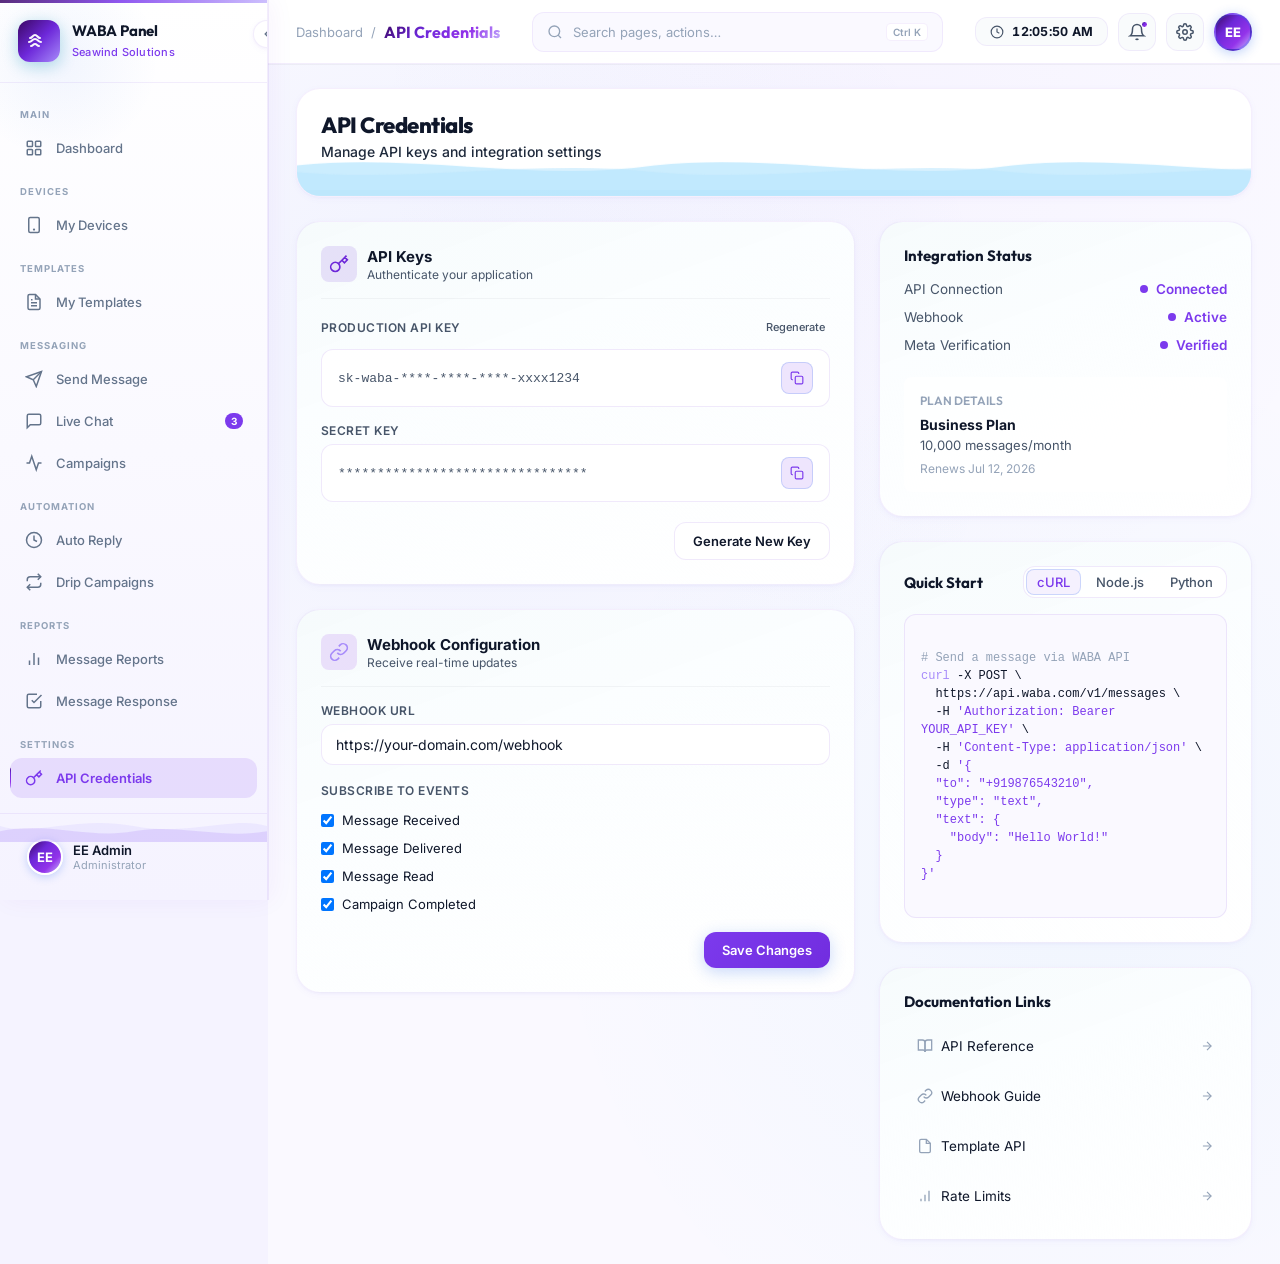
==== commit 85c9c097: "Apply purple theme globally — CSS variables, waves, backgrounds, gradients across all pages" ====
--- a/pages/api-credentials.html
+++ b/pages/api-credentials.html
@@ -1,4 +1,4 @@
-<!DOCTYPE html>
+﻿<!DOCTYPE html>
 <html lang="en">
 <head>
   <meta charset="UTF-8"/>
@@ -96,7 +96,7 @@
       <main class="page-content">
         
         <div class="page-header animate-fadeInUp">
-          <svg class="wave-bg" style="position:absolute; bottom:0; left:0; width:100%; height:70px; z-index:0; pointer-events:none;" viewBox="0 0 1440 320" preserveAspectRatio="none"><path class="wave-path wave-path-1" fill="#bae6fd" fill-opacity="0.35" d="M 0 180 C 180 120, 360 260, 540 180 C 720 120, 900 260, 1080 180 C 1260 120, 1440 260, 1620 180 C 1800 120, 1980 260, 2160 180 C 2340 120, 2520 260, 2700 180 C 2880 120, 3060 260, 3240 180 L 3240 320 L 0 320 Z"></path><path class="wave-path wave-path-2" fill="#e0f2fe" fill-opacity="0.5" d="M 0 210 C 180 260, 360 150, 540 210 C 720 260, 900 150, 1080 210 C 1260 260, 1440 150, 1620 210 C 1800 260, 1980 150, 2160 210 C 2340 260, 2520 150, 2700 210 C 2880 260, 3060 150, 3240 210 L 3240 320 L 0 320 Z"></path></svg>
+          <svg class="wave-bg" style="position:absolute; bottom:0; left:0; width:100%; height:70px; z-index:0; pointer-events:none;" viewBox="0 0 1440 320" preserveAspectRatio="none"><path class="wave-path wave-path-1" fill="#ddd6fe" fill-opacity="0.40" d="M 0 180 C 180 120, 360 260, 540 180 C 720 120, 900 260, 1080 180 C 1260 120, 1440 260, 1620 180 C 1800 120, 1980 260, 2160 180 C 2340 120, 2520 260, 2700 180 C 2880 120, 3060 260, 3240 180 L 3240 320 L 0 320 Z"></path><path class="wave-path wave-path-2" fill="#ede9fe" fill-opacity="0.55" d="M 0 210 C 180 260, 360 150, 540 210 C 720 260, 900 150, 1080 210 C 1260 260, 1440 150, 1620 210 C 1800 260, 1980 150, 2160 210 C 2340 260, 2520 150, 2700 210 C 2880 260, 3060 150, 3240 210 L 3240 320 L 0 320 Z"></path></svg>
           <div>
             <h1 class="page-title">API Credentials</h1>
             <p class="page-desc">Manage API keys and integration settings</p>
--- a/css/style.css
+++ b/css/style.css
@@ -1,90 +1,90 @@
 /* ============================================================
    WABA Dashboard — Design System v8
-   Seawind Solutions Brand | Ocean & Wind Theme
+   Purple Theme | Multi-shade Violet Palette
    ============================================================ */
 
 @import url('https://fonts.googleapis.com/css2?family=Inter:wght@300;400;500;600;700;800&family=Outfit:wght@400;500;600;700;800&display=swap');
 
 /* ─── CSS Variables ─────────────────────────────────────────── */
 :root {
-  /* Backgrounds */
-  --bg-root:       #f0f9ff;
-  --bg-primary:    #f8fafc;
-  --bg-secondary:  #ecfeff;
+  /* Backgrounds — soft lavender/mauve tints */
+  --bg-root:       #f5f3ff;
+  --bg-primary:    #faf9ff;
+  --bg-secondary:  #ede9fe;
   --bg-card:       #ffffff;
-  --bg-card-hover: #f8faff;
+  --bg-card-hover: #faf8ff;
   --bg-sidebar:    #ffffff;
-  --bg-glass:      rgba(255, 255, 255, 0.82);
-  --bg-glass-2:    rgba(255, 255, 255, 0.65);
-
-  /* Sidebar (light) */
+  --bg-glass:      rgba(255, 255, 255, 0.86);
+  --bg-glass-2:    rgba(255, 255, 255, 0.68);
+
+  /* Sidebar */
   --sidebar-text:        #64748b;
   --sidebar-text-hover:  #0f172a;
   --sidebar-text-muted:  #94a3b8;
-  --sidebar-hover-bg:    #f1f5f9;
-  --sidebar-border:      rgba(15, 23, 42, 0.08);
+  --sidebar-hover-bg:    #f5f3ff;
+  --sidebar-border:      rgba(109, 40, 217, 0.08);
 
   /* Borders */
-  --border:        rgba(15, 23, 42, 0.08);
-  --border-accent: rgba(37, 99, 235, 0.28);
-  --border-hover:  rgba(37, 99, 235, 0.18);
-  --border-card:   rgba(15, 23, 42, 0.06);
+  --border:        rgba(109, 40, 217, 0.10);
+  --border-accent: rgba(124, 58, 237, 0.28);
+  --border-hover:  rgba(124, 58, 237, 0.20);
+  --border-card:   rgba(109, 40, 217, 0.07);
 
   /* Text */
   --text-primary:    #0f172a;
   --text-secondary:  #475569;
   --text-muted:      #94a3b8;
-  --text-accent:     #0891b2;
-
-  /* Primary Accent — Seawind Sea */
-  --green:         #0891b2;
-  --green-dark:    #0e7490;
-  --green-bright:  #22d3ee;
-  --green-glow:    rgba(8, 145, 178, 0.14);
-  --green-glow-2:  rgba(8, 145, 178, 0.07);
-
-  /* Seawind Solutions — brand palette */
-  --seawind-deep:   #0c4a6e;
-  --seawind-sea:    #0891b2;
-  --seawind-sky:    #0ea5e9;
-  --seawind-wind:   #38bdf8;
-  --seawind-foam:   #ecfeff;
-  --seawind-glow:   rgba(8, 145, 178, 0.14);
+  --text-accent:     #7c3aed;
+
+  /* Primary Accent — Violet */
+  --green:         #7c3aed;
+  --green-dark:    #6d28d9;
+  --green-bright:  #a78bfa;
+  --green-glow:    rgba(124, 58, 237, 0.13);
+  --green-glow-2:  rgba(124, 58, 237, 0.07);
+
+  /* Purple palette */
+  --seawind-deep:   #3b0764;
+  --seawind-sea:    #7c3aed;
+  --seawind-sky:    #9333ea;
+  --seawind-wind:   #a78bfa;
+  --seawind-foam:   #f5f3ff;
+  --seawind-glow:   rgba(124, 58, 237, 0.13);
 
   /* Gradients */
-  --gradient-primary:   linear-gradient(135deg, #0c4a6e 0%, #0891b2 50%, #0ea5e9 100%);
-  --gradient-hero:      linear-gradient(135deg, #0c4a6e 0%, #0891b2 40%, #38bdf8 100%);
-  --gradient-seawind:   linear-gradient(135deg, #0c4a6e 0%, #0891b2 45%, #38bdf8 100%);
-  --gradient-seawind-soft: linear-gradient(160deg, rgba(8,145,178,0.10) 0%, rgba(56,189,248,0.05) 50%, rgba(255,255,255,0) 100%);
-  --gradient-sidebar:   linear-gradient(180deg, #ffffff 0%, #f0fdfa 100%);
-  --gradient-card-blue: linear-gradient(135deg, rgba(37,99,235,0.08) 0%, rgba(37,99,235,0.02) 100%);
-  --gradient-warm:      linear-gradient(135deg, #f59e0b 0%, #ef4444 100%);
-  --gradient-teal:      linear-gradient(135deg, #14b8a6 0%, #0ea5e9 100%);
-  --gradient-purple:    linear-gradient(135deg, #8b5cf6 0%, #ec4899 100%);
-
-  /* Supporting colors */
-  --purple:        #8b5cf6;
+  --gradient-primary:      linear-gradient(135deg, #3b0764 0%, #6d28d9 35%, #9333ea 70%, #c4b5fd 100%);
+  --gradient-hero:         linear-gradient(135deg, #3b0764 0%, #7c3aed 45%, #c4b5fd 100%);
+  --gradient-seawind:      linear-gradient(135deg, #3b0764 0%, #6d28d9 50%, #a78bfa 100%);
+  --gradient-seawind-soft: linear-gradient(160deg, rgba(124,58,237,0.10) 0%, rgba(167,139,250,0.05) 50%, rgba(255,255,255,0) 100%);
+  --gradient-sidebar:      linear-gradient(180deg, #ffffff 0%, #f5f3ff 100%);
+  --gradient-card-blue:    linear-gradient(135deg, rgba(124,58,237,0.08) 0%, rgba(124,58,237,0.02) 100%);
+  --gradient-warm:         linear-gradient(135deg, #f59e0b 0%, #ef4444 100%);
+  --gradient-teal:         linear-gradient(135deg, #9333ea 0%, #c026d3 100%);
+  --gradient-purple:       linear-gradient(135deg, #6d28d9 0%, #9333ea 100%);
+
+  /* Supporting colors — kept for stat card variety */
+  --purple:        #9333ea;
   --purple-light:  #a78bfa;
-  --purple-glow:   rgba(139, 92, 246, 0.14);
+  --purple-glow:   rgba(147, 51, 234, 0.14);
   --amber:         #f59e0b;
   --amber-light:   #fcd34d;
   --amber-glow:    rgba(245, 158, 11, 0.14);
-  --blue:          #0ea5e9;
-  --blue-light:    #38bdf8;
-  --blue-glow:     rgba(14, 165, 233, 0.14);
-  --pink:          #ec4899;
-  --pink-glow:     rgba(236, 72, 153, 0.12);
-  --teal:          #14b8a6;
-  --teal-glow:     rgba(20, 184, 166, 0.12);
-  --emerald:       #10b981;
-  --emerald-glow:  rgba(16, 185, 129, 0.12);
-
-  /* Sidebar */
+  --blue:          #6d28d9;
+  --blue-light:    #a78bfa;
+  --blue-glow:     rgba(109, 40, 217, 0.13);
+  --pink:          #c026d3;
+  --pink-glow:     rgba(192, 38, 211, 0.12);
+  --teal:          #7c3aed;
+  --teal-glow:     rgba(124, 58, 237, 0.12);
+  --emerald:       #9333ea;
+  --emerald-glow:  rgba(147, 51, 234, 0.12);
+
+  /* Layout */
   --sidebar-width:         268px;
   --sidebar-collapsed:     72px;
   --header-height:         64px;
 
-  /* Effects */
+  /* Radii */
   --radius-sm:   8px;
   --radius-md:   12px;
   --radius-lg:   16px;
@@ -92,13 +92,13 @@
   --radius-2xl:  32px;
   --radius-full: 9999px;
 
-  --shadow-sm:     0 1px 3px rgba(15, 23, 42, 0.04), 0 2px 8px rgba(15, 23, 42, 0.03);
-  --shadow-md:     0 4px 20px rgba(15, 23, 42, 0.06), 0 2px 6px rgba(15, 23, 42, 0.03);
-  --shadow-lg:     0 12px 40px rgba(15, 23, 42, 0.08), 0 4px 12px rgba(15, 23, 42, 0.04);
-  --shadow-sidebar: 1px 0 0 var(--sidebar-border), 4px 0 24px rgba(15, 23, 42, 0.04);
-  --shadow-blue:   0 8px 32px rgba(37, 99, 235, 0.28);
-  --shadow-card:   0 1px 3px rgba(15,23,42,0.04), 0 8px 24px rgba(37,99,235,0.06);
-  --shadow-hover:  0 16px 48px rgba(37, 99, 235, 0.14), 0 4px 12px rgba(15,23,42,0.06);
+  --shadow-sm:     0 1px 3px rgba(109, 40, 217, 0.04), 0 2px 8px rgba(109, 40, 217, 0.03);
+  --shadow-md:     0 4px 20px rgba(109, 40, 217, 0.06), 0 2px 6px rgba(109, 40, 217, 0.03);
+  --shadow-lg:     0 12px 40px rgba(109, 40, 217, 0.08), 0 4px 12px rgba(109, 40, 217, 0.04);
+  --shadow-sidebar: 1px 0 0 var(--sidebar-border), 4px 0 24px rgba(109, 40, 217, 0.05);
+  --shadow-blue:   0 8px 32px rgba(124, 58, 237, 0.26);
+  --shadow-card:   0 1px 3px rgba(109,40,217,0.04), 0 8px 24px rgba(124,58,237,0.08);
+  --shadow-hover:  0 16px 48px rgba(124, 58, 237, 0.16), 0 4px 12px rgba(109,40,217,0.06);
 
   --transition: 0.22s cubic-bezier(0.4, 0, 0.2, 1);
   --transition-slow: 0.38s cubic-bezier(0.4, 0, 0.2, 1);
@@ -131,8 +131,8 @@
   overflow-x: hidden;
   -webkit-font-smoothing: antialiased;
   background-image:
-    radial-gradient(ellipse 70% 50% at 0% 0%, rgba(8,145,178,0.07) 0%, transparent 55%),
-    radial-gradient(ellipse 60% 45% at 100% 100%, rgba(56,189,248,0.06) 0%, transparent 55%);
+    radial-gradient(ellipse 70% 50% at 0% 0%, rgba(59,7,100,0.09) 0%, transparent 55%),
+    radial-gradient(ellipse 60% 45% at 100% 100%, rgba(167,139,250,0.08) 0%, transparent 55%);
   background-size: 100% 100%;
 }
 
@@ -144,22 +144,22 @@
   z-index: 0;
   pointer-events: none;
   background-image:
-    radial-gradient(1.5px 1.5px at 40px 60px, rgba(37,99,235,0.06) 0%, transparent 100%),
-    radial-gradient(1.5px 1.5px at 120px 140px, rgba(14,165,233,0.04) 0%, transparent 100%);
+    radial-gradient(1.5px 1.5px at 40px 60px, rgba(124,58,237,0.07) 0%, transparent 100%),
+    radial-gradient(1.5px 1.5px at 120px 140px, rgba(196,181,253,0.05) 0%, transparent 100%);
   background-size: 200px 200px;
   opacity: 0.7;
 }
 
-/* Seawind flow lines */
+/* Purple flow lines */
 body::after {
   content: '';
   position: fixed;
   inset: 0;
   z-index: 0;
   pointer-events: none;
-  opacity: 0.42;
+  opacity: 0.38;
   background-image:
-    url("data:image/svg+xml,%3Csvg xmlns='http://www.w3.org/2000/svg' viewBox='0 0 1600 900'%3E%3Cg fill='none' stroke='%230891b2' stroke-opacity='0.07' stroke-width='2'%3E%3Cpath d='M-50 170 C120 120, 280 230, 460 180 S820 110, 1040 165 S1380 230, 1650 140'/%3E%3Cpath d='M-40 310 C150 250, 310 360, 510 320 S890 250, 1130 305 S1420 360, 1660 290'/%3E%3Cpath d='M-60 520 C130 460, 330 560, 540 515 S930 450, 1160 500 S1450 560, 1670 485'/%3E%3C/g%3E%3C/svg%3E");
+    url("data:image/svg+xml,%3Csvg xmlns='http://www.w3.org/2000/svg' viewBox='0 0 1600 900'%3E%3Cg fill='none' stroke='%237c3aed' stroke-opacity='0.07' stroke-width='2'%3E%3Cpath d='M-50 170 C120 120, 280 230, 460 180 S820 110, 1040 165 S1380 230, 1650 140'/%3E%3Cpath d='M-40 310 C150 250, 310 360, 510 320 S890 250, 1130 305 S1420 360, 1660 290'/%3E%3Cpath d='M-60 520 C130 460, 330 560, 540 515 S930 450, 1160 500 S1450 560, 1670 485'/%3E%3C/g%3E%3C/svg%3E");
   background-size: 1600px 900px;
   background-repeat: repeat;
   animation: seawind-lines 28s linear infinite;
@@ -568,12 +568,12 @@
 }
 
 .seawind-wave-1 {
-  fill: rgba(56, 189, 248, 0.14);
+  fill: rgba(196, 181, 253, 0.22);
   animation: seawind-wave-a 10s ease-in-out infinite alternate;
 }
 
 .seawind-wave-2 {
-  fill: rgba(8, 145, 178, 0.12);
+  fill: rgba(124, 58, 237, 0.14);
   animation: seawind-wave-b 13s ease-in-out infinite alternate;
 }
 
@@ -711,13 +711,13 @@
   display: inline-flex;
   align-items: center;
   gap: 6px;
-  background: rgba(16,185,129,0.10);
-  border: 1px solid rgba(16,185,129,0.25);
+  background: rgba(196,181,253,0.15);
+  border: 1px solid rgba(167,139,250,0.30);
   border-radius: var(--radius-full);
   padding: 4px 12px;
   font-size: 11.5px;
   font-weight: 600;
-  color: #059669;
+  color: #6d28d9;
   white-space: nowrap;
 }
 
@@ -725,7 +725,7 @@
   width: 7px;
   height: 7px;
   border-radius: 50%;
-  background: #10b981;
+  background: #a78bfa;
   animation: status-blink 2s ease-in-out infinite;
 }
 
@@ -926,8 +926,8 @@
   color: var(--text-primary);
   margin-bottom: 8px;
   letter-spacing: -0.5px;
-  background: linear-gradient(135deg, #0c4a6e 0%, #0891b2 35%, #0ea5e9 65%, #38bdf8 100%);
-  background-size: 200% auto;
+  background: linear-gradient(135deg, #3b0764 0%, #6d28d9 25%, #9333ea 55%, #a78bfa 80%, #c4b5fd 100%);
+  background-size: 220% auto;
   -webkit-background-clip: text;
   -webkit-text-fill-color: transparent;
   background-clip: text;
@@ -1036,7 +1036,7 @@
   left: 0;
   width: 100%;
   height: 80px;
-  background-image: url("data:image/svg+xml,%3Csvg xmlns='http://www.w3.org/2000/svg' viewBox='0 0 1440 320'%3E%3Cpath fill='%2338bdf8' fill-opacity='0.3' d='M0,192L48,197.3C96,203,192,213,288,229.3C384,245,480,267,576,250.7C672,235,768,181,864,181.3C960,181,1056,235,1152,234.7C1248,235,1344,181,1392,154.7L1440,128L1440,320L1392,320C1344,320,1248,320,1152,320C1056,320,960,320,864,320C768,320,672,320,576,320C480,320,384,320,288,320C192,320,96,320,48,320L0,320Z'%3E%3C/path%3E%3Cpath fill='%230ea5e9' fill-opacity='0.2' d='M0,256L48,240C96,224,192,192,288,197.3C384,203,480,245,576,250.7C672,256,768,224,864,202.7C960,181,1056,171,1152,181.3C1248,192,1344,224,1392,240L1440,256L1440,320L1392,320C1344,320,1248,320,1152,320C1056,320,960,320,864,320C768,320,672,320,576,320C480,320,384,320,288,320C192,320,96,320,48,320L0,320Z'%3E%3C/path%3E%3C/svg%3E");
+  background-image: url("data:image/svg+xml,%3Csvg xmlns='http://www.w3.org/2000/svg' viewBox='0 0 1440 320'%3E%3Cpath fill='%23c4b5fd' fill-opacity='0.32' d='M0,192L48,197.3C96,203,192,213,288,229.3C384,245,480,267,576,250.7C672,235,768,181,864,181.3C960,181,1056,235,1152,234.7C1248,235,1344,181,1392,154.7L1440,128L1440,320L1392,320C1344,320,1248,320,1152,320C1056,320,960,320,864,320C768,320,672,320,576,320C480,320,384,320,288,320C192,320,96,320,48,320L0,320Z'%3E%3C/path%3E%3Cpath fill='%23a78bfa' fill-opacity='0.20' d='M0,256L48,240C96,224,192,192,288,197.3C384,203,480,245,576,250.7C672,256,768,224,864,202.7C960,181,1056,171,1152,181.3C1248,192,1344,224,1392,240L1440,256L1440,320L1392,320C1344,320,1248,320,1152,320C1056,320,960,320,864,320C768,320,672,320,576,320C480,320,384,320,288,320C192,320,96,320,48,320L0,320Z'%3E%3C/path%3E%3C/svg%3E");
   background-size: cover;
   background-position: bottom;
   background-repeat: no-repeat;
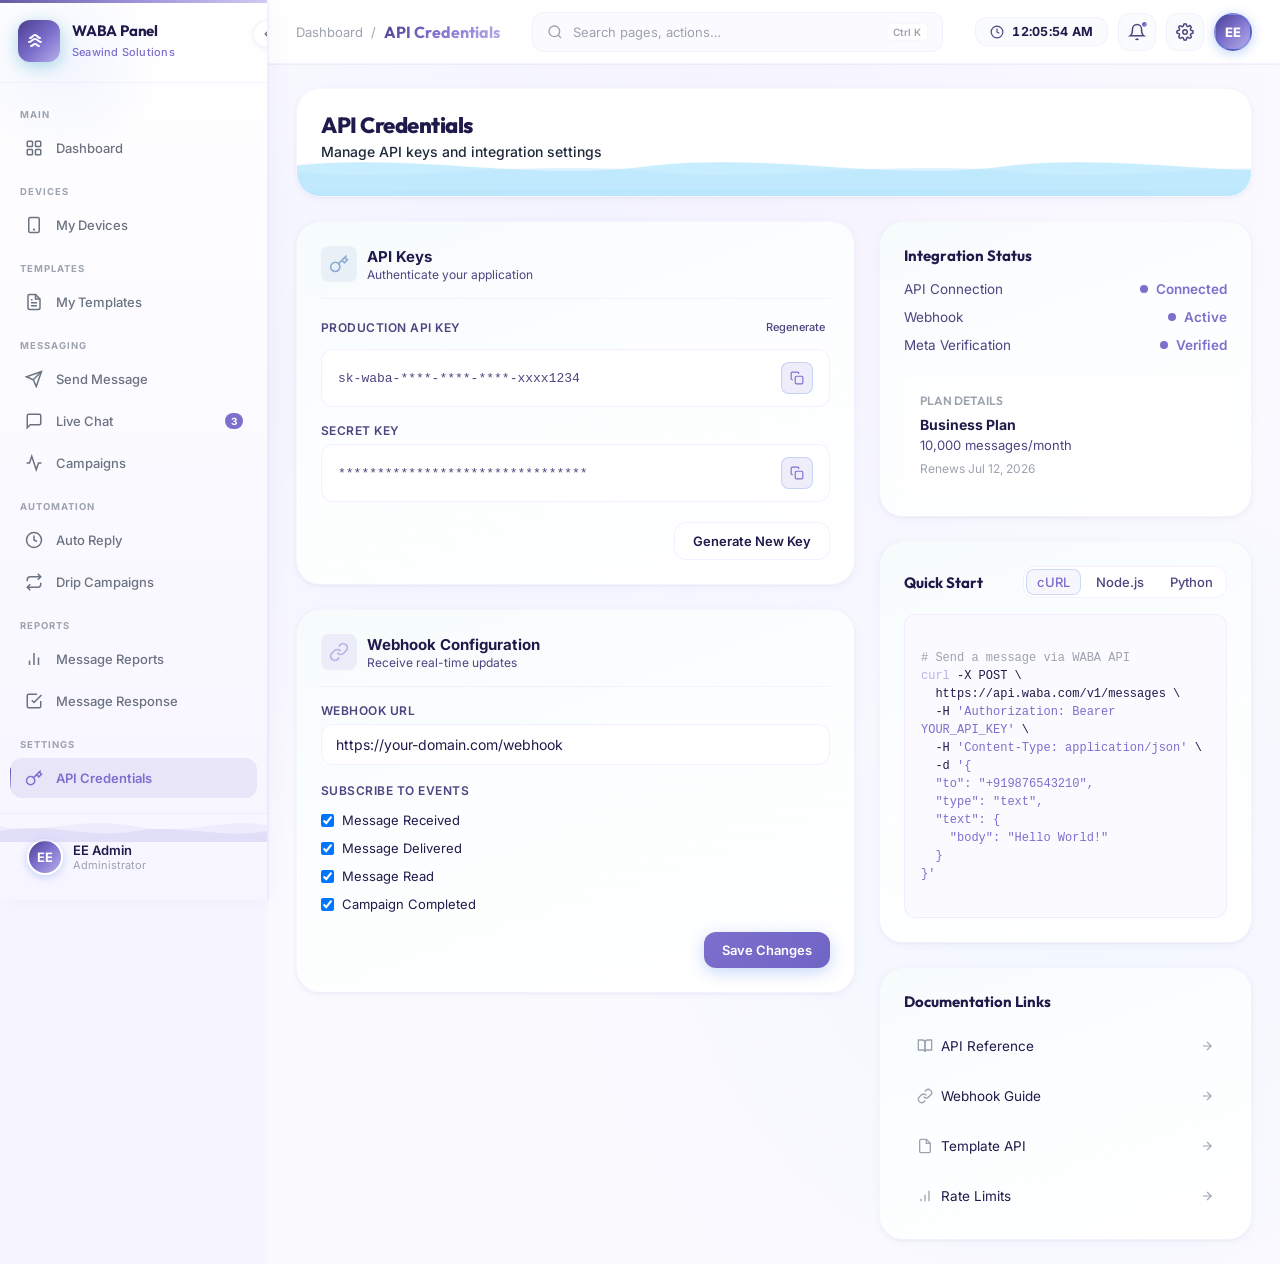
==== commit 621d2dc6: "Apply pastel purple theme globally — calm soft palette across all pages" ====
--- a/pages/api-credentials.html
+++ b/pages/api-credentials.html
@@ -96,7 +96,7 @@
       <main class="page-content">
         
         <div class="page-header animate-fadeInUp">
-          <svg class="wave-bg" style="position:absolute; bottom:0; left:0; width:100%; height:70px; z-index:0; pointer-events:none;" viewBox="0 0 1440 320" preserveAspectRatio="none"><path class="wave-path wave-path-1" fill="#ddd6fe" fill-opacity="0.40" d="M 0 180 C 180 120, 360 260, 540 180 C 720 120, 900 260, 1080 180 C 1260 120, 1440 260, 1620 180 C 1800 120, 1980 260, 2160 180 C 2340 120, 2520 260, 2700 180 C 2880 120, 3060 260, 3240 180 L 3240 320 L 0 320 Z"></path><path class="wave-path wave-path-2" fill="#ede9fe" fill-opacity="0.55" d="M 0 210 C 180 260, 360 150, 540 210 C 720 260, 900 150, 1080 210 C 1260 260, 1440 150, 1620 210 C 1800 260, 1980 150, 2160 210 C 2340 260, 2520 150, 2700 210 C 2880 260, 3060 150, 3240 210 L 3240 320 L 0 320 Z"></path></svg>
+          <svg class="wave-bg" style="position:absolute; bottom:0; left:0; width:100%; height:70px; z-index:0; pointer-events:none;" viewBox="0 0 1440 320" preserveAspectRatio="none"><path class="wave-path wave-path-1" fill="#e2dff8" fill-opacity="0.42" d="M 0 180 C 180 120, 360 260, 540 180 C 720 120, 900 260, 1080 180 C 1260 120, 1440 260, 1620 180 C 1800 120, 1980 260, 2160 180 C 2340 120, 2520 260, 2700 180 C 2880 120, 3060 260, 3240 180 L 3240 320 L 0 320 Z"></path><path class="wave-path wave-path-2" fill="#edeaf8" fill-opacity="0.50" d="M 0 210 C 180 260, 360 150, 540 210 C 720 260, 900 150, 1080 210 C 1260 260, 1440 150, 1620 210 C 1800 260, 1980 150, 2160 210 C 2340 260, 2520 150, 2700 210 C 2880 260, 3060 150, 3240 210 L 3240 320 L 0 320 Z"></path></svg>
           <div>
             <h1 class="page-title">API Credentials</h1>
             <p class="page-desc">Manage API keys and integration settings</p>
--- a/css/style.css
+++ b/css/style.css
@@ -1,83 +1,84 @@
 /* ============================================================
-   WABA Dashboard — Design System v8
-   Purple Theme | Multi-shade Violet Palette
+   WABA Dashboard — Design System v9
+   Pastel Purple Palette | Calm & Peaceful
+   Shades: Blush Lavender · Soft Lilac · Dusty Mauve · Periwinkle · Misty Violet
    ============================================================ */
 
 @import url('https://fonts.googleapis.com/css2?family=Inter:wght@300;400;500;600;700;800&family=Outfit:wght@400;500;600;700;800&display=swap');
 
 /* ─── CSS Variables ─────────────────────────────────────────── */
 :root {
-  /* Backgrounds — soft lavender/mauve tints */
-  --bg-root:       #f5f3ff;
-  --bg-primary:    #faf9ff;
-  --bg-secondary:  #ede9fe;
+  /* Backgrounds — warm creamy lavender */
+  --bg-root:       #f7f5ff;
+  --bg-primary:    #fbfaff;
+  --bg-secondary:  #f0ecff;
   --bg-card:       #ffffff;
   --bg-card-hover: #faf8ff;
   --bg-sidebar:    #ffffff;
-  --bg-glass:      rgba(255, 255, 255, 0.86);
-  --bg-glass-2:    rgba(255, 255, 255, 0.68);
+  --bg-glass:      rgba(255, 255, 255, 0.88);
+  --bg-glass-2:    rgba(255, 255, 255, 0.70);
 
   /* Sidebar */
-  --sidebar-text:        #64748b;
-  --sidebar-text-hover:  #0f172a;
-  --sidebar-text-muted:  #94a3b8;
+  --sidebar-text:        #6b7280;
+  --sidebar-text-hover:  #1e1b4b;
+  --sidebar-text-muted:  #9ca3af;
   --sidebar-hover-bg:    #f5f3ff;
-  --sidebar-border:      rgba(109, 40, 217, 0.08);
-
-  /* Borders */
-  --border:        rgba(109, 40, 217, 0.10);
-  --border-accent: rgba(124, 58, 237, 0.28);
-  --border-hover:  rgba(124, 58, 237, 0.20);
-  --border-card:   rgba(109, 40, 217, 0.07);
+  --sidebar-border:      rgba(139, 92, 246, 0.08);
+
+  /* Borders — very soft */
+  --border:        rgba(139, 92, 246, 0.09);
+  --border-accent: rgba(139, 92, 246, 0.22);
+  --border-hover:  rgba(139, 92, 246, 0.16);
+  --border-card:   rgba(139, 92, 246, 0.06);
 
   /* Text */
-  --text-primary:    #0f172a;
-  --text-secondary:  #475569;
-  --text-muted:      #94a3b8;
-  --text-accent:     #7c3aed;
-
-  /* Primary Accent — Violet */
-  --green:         #7c3aed;
-  --green-dark:    #6d28d9;
-  --green-bright:  #a78bfa;
-  --green-glow:    rgba(124, 58, 237, 0.13);
-  --green-glow-2:  rgba(124, 58, 237, 0.07);
-
-  /* Purple palette */
-  --seawind-deep:   #3b0764;
-  --seawind-sea:    #7c3aed;
-  --seawind-sky:    #9333ea;
-  --seawind-wind:   #a78bfa;
-  --seawind-foam:   #f5f3ff;
-  --seawind-glow:   rgba(124, 58, 237, 0.13);
-
-  /* Gradients */
-  --gradient-primary:      linear-gradient(135deg, #3b0764 0%, #6d28d9 35%, #9333ea 70%, #c4b5fd 100%);
-  --gradient-hero:         linear-gradient(135deg, #3b0764 0%, #7c3aed 45%, #c4b5fd 100%);
-  --gradient-seawind:      linear-gradient(135deg, #3b0764 0%, #6d28d9 50%, #a78bfa 100%);
-  --gradient-seawind-soft: linear-gradient(160deg, rgba(124,58,237,0.10) 0%, rgba(167,139,250,0.05) 50%, rgba(255,255,255,0) 100%);
-  --gradient-sidebar:      linear-gradient(180deg, #ffffff 0%, #f5f3ff 100%);
-  --gradient-card-blue:    linear-gradient(135deg, rgba(124,58,237,0.08) 0%, rgba(124,58,237,0.02) 100%);
-  --gradient-warm:         linear-gradient(135deg, #f59e0b 0%, #ef4444 100%);
-  --gradient-teal:         linear-gradient(135deg, #9333ea 0%, #c026d3 100%);
-  --gradient-purple:       linear-gradient(135deg, #6d28d9 0%, #9333ea 100%);
-
-  /* Supporting colors — kept for stat card variety */
-  --purple:        #9333ea;
-  --purple-light:  #a78bfa;
-  --purple-glow:   rgba(147, 51, 234, 0.14);
-  --amber:         #f59e0b;
-  --amber-light:   #fcd34d;
-  --amber-glow:    rgba(245, 158, 11, 0.14);
-  --blue:          #6d28d9;
-  --blue-light:    #a78bfa;
-  --blue-glow:     rgba(109, 40, 217, 0.13);
-  --pink:          #c026d3;
-  --pink-glow:     rgba(192, 38, 211, 0.12);
-  --teal:          #7c3aed;
-  --teal-glow:     rgba(124, 58, 237, 0.12);
-  --emerald:       #9333ea;
-  --emerald-glow:  rgba(147, 51, 234, 0.12);
+  --text-primary:    #1e1b4b;
+  --text-secondary:  #4c4580;
+  --text-muted:      #9ca3af;
+  --text-accent:     #7c6fcd;
+
+  /* Primary Accent — muted periwinkle/soft violet */
+  --green:         #7c6fcd;
+  --green-dark:    #6a5fc1;
+  --green-bright:  #b8b0e8;
+  --green-glow:    rgba(124, 111, 205, 0.12);
+  --green-glow-2:  rgba(124, 111, 205, 0.06);
+
+  /* Pastel purple palette */
+  --seawind-deep:   #4a3f8f;
+  --seawind-sea:    #7c6fcd;
+  --seawind-sky:    #9b8fe0;
+  --seawind-wind:   #b8b0e8;
+  --seawind-foam:   #f7f5ff;
+  --seawind-glow:   rgba(124, 111, 205, 0.12);
+
+  /* Gradients — soft, desaturated */
+  --gradient-primary:      linear-gradient(135deg, #4a3f8f 0%, #7c6fcd 45%, #b8b0e8 100%);
+  --gradient-hero:         linear-gradient(135deg, #4a3f8f 0%, #8b7fd4 50%, #c8c2f0 100%);
+  --gradient-seawind:      linear-gradient(135deg, #4a3f8f 0%, #7c6fcd 55%, #b8b0e8 100%);
+  --gradient-seawind-soft: linear-gradient(160deg, rgba(124,111,205,0.09) 0%, rgba(184,176,232,0.05) 50%, rgba(255,255,255,0) 100%);
+  --gradient-sidebar:      linear-gradient(180deg, #ffffff 0%, #f7f5ff 100%);
+  --gradient-card-blue:    linear-gradient(135deg, rgba(124,111,205,0.07) 0%, rgba(124,111,205,0.02) 100%);
+  --gradient-warm:         linear-gradient(135deg, #f0a8c8 0%, #f8d0a8 100%);
+  --gradient-teal:         linear-gradient(135deg, #a8d8ea 0%, #b8b0e8 100%);
+  --gradient-purple:       linear-gradient(135deg, #7c6fcd 0%, #9b8fe0 100%);
+
+  /* Supporting pastel tones */
+  --purple:        #9b8fe0;
+  --purple-light:  #b8b0e8;
+  --purple-glow:   rgba(155, 143, 224, 0.14);
+  --amber:         #f0c896;
+  --amber-light:   #f8deb8;
+  --amber-glow:    rgba(240, 200, 150, 0.18);
+  --blue:          #8bacd4;
+  --blue-light:    #adc8e8;
+  --blue-glow:     rgba(139, 172, 212, 0.14);
+  --pink:          #e8a8c8;
+  --pink-glow:     rgba(232, 168, 200, 0.14);
+  --teal:          #7c6fcd;
+  --teal-glow:     rgba(124, 111, 205, 0.12);
+  --emerald:       #9b8fe0;
+  --emerald-glow:  rgba(155, 143, 224, 0.12);
 
   /* Layout */
   --sidebar-width:         268px;
@@ -92,13 +93,14 @@
   --radius-2xl:  32px;
   --radius-full: 9999px;
 
-  --shadow-sm:     0 1px 3px rgba(109, 40, 217, 0.04), 0 2px 8px rgba(109, 40, 217, 0.03);
-  --shadow-md:     0 4px 20px rgba(109, 40, 217, 0.06), 0 2px 6px rgba(109, 40, 217, 0.03);
-  --shadow-lg:     0 12px 40px rgba(109, 40, 217, 0.08), 0 4px 12px rgba(109, 40, 217, 0.04);
-  --shadow-sidebar: 1px 0 0 var(--sidebar-border), 4px 0 24px rgba(109, 40, 217, 0.05);
-  --shadow-blue:   0 8px 32px rgba(124, 58, 237, 0.26);
-  --shadow-card:   0 1px 3px rgba(109,40,217,0.04), 0 8px 24px rgba(124,58,237,0.08);
-  --shadow-hover:  0 16px 48px rgba(124, 58, 237, 0.16), 0 4px 12px rgba(109,40,217,0.06);
+  /* Shadows — very gentle */
+  --shadow-sm:     0 1px 3px rgba(74, 63, 143, 0.05), 0 2px 8px rgba(74, 63, 143, 0.04);
+  --shadow-md:     0 4px 20px rgba(74, 63, 143, 0.07), 0 2px 6px rgba(74, 63, 143, 0.04);
+  --shadow-lg:     0 12px 40px rgba(74, 63, 143, 0.09), 0 4px 12px rgba(74, 63, 143, 0.05);
+  --shadow-sidebar: 1px 0 0 var(--sidebar-border), 4px 0 24px rgba(74, 63, 143, 0.04);
+  --shadow-blue:   0 8px 32px rgba(124, 111, 205, 0.20);
+  --shadow-card:   0 1px 3px rgba(74,63,143,0.04), 0 8px 24px rgba(124,111,205,0.07);
+  --shadow-hover:  0 16px 48px rgba(124, 111, 205, 0.13), 0 4px 12px rgba(74,63,143,0.05);
 
   --transition: 0.22s cubic-bezier(0.4, 0, 0.2, 1);
   --transition-slow: 0.38s cubic-bezier(0.4, 0, 0.2, 1);
@@ -131,8 +133,8 @@
   overflow-x: hidden;
   -webkit-font-smoothing: antialiased;
   background-image:
-    radial-gradient(ellipse 70% 50% at 0% 0%, rgba(59,7,100,0.09) 0%, transparent 55%),
-    radial-gradient(ellipse 60% 45% at 100% 100%, rgba(167,139,250,0.08) 0%, transparent 55%);
+    radial-gradient(ellipse 70% 50% at 0% 0%, rgba(124,111,205,0.08) 0%, transparent 55%),
+    radial-gradient(ellipse 60% 45% at 100% 100%, rgba(184,176,232,0.07) 0%, transparent 55%);
   background-size: 100% 100%;
 }
 
@@ -144,22 +146,22 @@
   z-index: 0;
   pointer-events: none;
   background-image:
-    radial-gradient(1.5px 1.5px at 40px 60px, rgba(124,58,237,0.07) 0%, transparent 100%),
-    radial-gradient(1.5px 1.5px at 120px 140px, rgba(196,181,253,0.05) 0%, transparent 100%);
+    radial-gradient(1.5px 1.5px at 40px 60px, rgba(124,111,205,0.06) 0%, transparent 100%),
+    radial-gradient(1.5px 1.5px at 120px 140px, rgba(184,176,232,0.05) 0%, transparent 100%);
   background-size: 200px 200px;
   opacity: 0.7;
 }
 
-/* Purple flow lines */
+/* Pastel flow lines */
 body::after {
   content: '';
   position: fixed;
   inset: 0;
   z-index: 0;
   pointer-events: none;
-  opacity: 0.38;
+  opacity: 0.30;
   background-image:
-    url("data:image/svg+xml,%3Csvg xmlns='http://www.w3.org/2000/svg' viewBox='0 0 1600 900'%3E%3Cg fill='none' stroke='%237c3aed' stroke-opacity='0.07' stroke-width='2'%3E%3Cpath d='M-50 170 C120 120, 280 230, 460 180 S820 110, 1040 165 S1380 230, 1650 140'/%3E%3Cpath d='M-40 310 C150 250, 310 360, 510 320 S890 250, 1130 305 S1420 360, 1660 290'/%3E%3Cpath d='M-60 520 C130 460, 330 560, 540 515 S930 450, 1160 500 S1450 560, 1670 485'/%3E%3C/g%3E%3C/svg%3E");
+    url("data:image/svg+xml,%3Csvg xmlns='http://www.w3.org/2000/svg' viewBox='0 0 1600 900'%3E%3Cg fill='none' stroke='%239b8fe0' stroke-opacity='0.12' stroke-width='2'%3E%3Cpath d='M-50 170 C120 120, 280 230, 460 180 S820 110, 1040 165 S1380 230, 1650 140'/%3E%3Cpath d='M-40 310 C150 250, 310 360, 510 320 S890 250, 1130 305 S1420 360, 1660 290'/%3E%3Cpath d='M-60 520 C130 460, 330 560, 540 515 S930 450, 1160 500 S1450 560, 1670 485'/%3E%3C/g%3E%3C/svg%3E");
   background-size: 1600px 900px;
   background-repeat: repeat;
   animation: seawind-lines 28s linear infinite;
@@ -568,12 +570,12 @@
 }
 
 .seawind-wave-1 {
-  fill: rgba(196, 181, 253, 0.22);
+  fill: rgba(212, 207, 245, 0.28);
   animation: seawind-wave-a 10s ease-in-out infinite alternate;
 }
 
 .seawind-wave-2 {
-  fill: rgba(124, 58, 237, 0.14);
+  fill: rgba(155, 143, 224, 0.18);
   animation: seawind-wave-b 13s ease-in-out infinite alternate;
 }
 
@@ -711,13 +713,13 @@
   display: inline-flex;
   align-items: center;
   gap: 6px;
-  background: rgba(196,181,253,0.15);
-  border: 1px solid rgba(167,139,250,0.30);
+  background: rgba(184,176,232,0.18);
+  border: 1px solid rgba(155,143,224,0.28);
   border-radius: var(--radius-full);
   padding: 4px 12px;
   font-size: 11.5px;
   font-weight: 600;
-  color: #6d28d9;
+  color: #6a5fc1;
   white-space: nowrap;
 }
 
@@ -725,7 +727,7 @@
   width: 7px;
   height: 7px;
   border-radius: 50%;
-  background: #a78bfa;
+  background: #9b8fe0;
   animation: status-blink 2s ease-in-out infinite;
 }
 
@@ -926,7 +928,7 @@
   color: var(--text-primary);
   margin-bottom: 8px;
   letter-spacing: -0.5px;
-  background: linear-gradient(135deg, #3b0764 0%, #6d28d9 25%, #9333ea 55%, #a78bfa 80%, #c4b5fd 100%);
+  background: linear-gradient(135deg, #4a3f8f 0%, #7c6fcd 35%, #9b8fe0 65%, #c8c2f0 100%);
   background-size: 220% auto;
   -webkit-background-clip: text;
   -webkit-text-fill-color: transparent;
@@ -1015,10 +1017,10 @@
   border-color: var(--border-hover);
 }
 
-.stat-card.green  { --accent-from: var(--green); --accent-to: var(--blue); --accent-glow: rgba(37,99,235,0.14); }
-.stat-card.purple { --accent-from: var(--purple); --accent-to: var(--pink); --accent-glow: rgba(139,92,246,0.14); }
-.stat-card.amber  { --accent-from: var(--amber); --accent-to: var(--amber-light); --accent-glow: rgba(245,158,11,0.14); }
-.stat-card.blue   { --accent-from: var(--blue); --accent-to: var(--teal); --accent-glow: rgba(14,165,233,0.14); }
+.stat-card.green  { --accent-from: var(--green); --accent-to: var(--blue); --accent-glow: rgba(124,111,205,0.12); }
+.stat-card.purple { --accent-from: var(--purple); --accent-to: var(--pink); --accent-glow: rgba(155,143,224,0.12); }
+.stat-card.amber  { --accent-from: var(--amber); --accent-to: var(--amber-light); --accent-glow: rgba(240,200,150,0.16); }
+.stat-card.blue   { --accent-from: var(--blue); --accent-to: var(--teal); --accent-glow: rgba(139,172,212,0.12); }
 
 .stat-card::before {
   content: '';
@@ -1036,7 +1038,7 @@
   left: 0;
   width: 100%;
   height: 80px;
-  background-image: url("data:image/svg+xml,%3Csvg xmlns='http://www.w3.org/2000/svg' viewBox='0 0 1440 320'%3E%3Cpath fill='%23c4b5fd' fill-opacity='0.32' d='M0,192L48,197.3C96,203,192,213,288,229.3C384,245,480,267,576,250.7C672,235,768,181,864,181.3C960,181,1056,235,1152,234.7C1248,235,1344,181,1392,154.7L1440,128L1440,320L1392,320C1344,320,1248,320,1152,320C1056,320,960,320,864,320C768,320,672,320,576,320C480,320,384,320,288,320C192,320,96,320,48,320L0,320Z'%3E%3C/path%3E%3Cpath fill='%23a78bfa' fill-opacity='0.20' d='M0,256L48,240C96,224,192,192,288,197.3C384,203,480,245,576,250.7C672,256,768,224,864,202.7C960,181,1056,171,1152,181.3C1248,192,1344,224,1392,240L1440,256L1440,320L1392,320C1344,320,1248,320,1152,320C1056,320,960,320,864,320C768,320,672,320,576,320C480,320,384,320,288,320C192,320,96,320,48,320L0,320Z'%3E%3C/path%3E%3C/svg%3E");
+  background-image: url("data:image/svg+xml,%3Csvg xmlns='http://www.w3.org/2000/svg' viewBox='0 0 1440 320'%3E%3Cpath fill='%23d4cff5' fill-opacity='0.35' d='M0,192L48,197.3C96,203,192,213,288,229.3C384,245,480,267,576,250.7C672,235,768,181,864,181.3C960,181,1056,235,1152,234.7C1248,235,1344,181,1392,154.7L1440,128L1440,320L1392,320C1344,320,1248,320,1152,320C1056,320,960,320,864,320C768,320,672,320,576,320C480,320,384,320,288,320C192,320,96,320,48,320L0,320Z'%3E%3C/path%3E%3Cpath fill='%23b8b0e8' fill-opacity='0.22' d='M0,256L48,240C96,224,192,192,288,197.3C384,203,480,245,576,250.7C672,256,768,224,864,202.7C960,181,1056,171,1152,181.3C1248,192,1344,224,1392,240L1440,256L1440,320L1392,320C1344,320,1248,320,1152,320C1056,320,960,320,864,320C768,320,672,320,576,320C480,320,384,320,288,320C192,320,96,320,48,320L0,320Z'%3E%3C/path%3E%3C/svg%3E");
   background-size: cover;
   background-position: bottom;
   background-repeat: no-repeat;
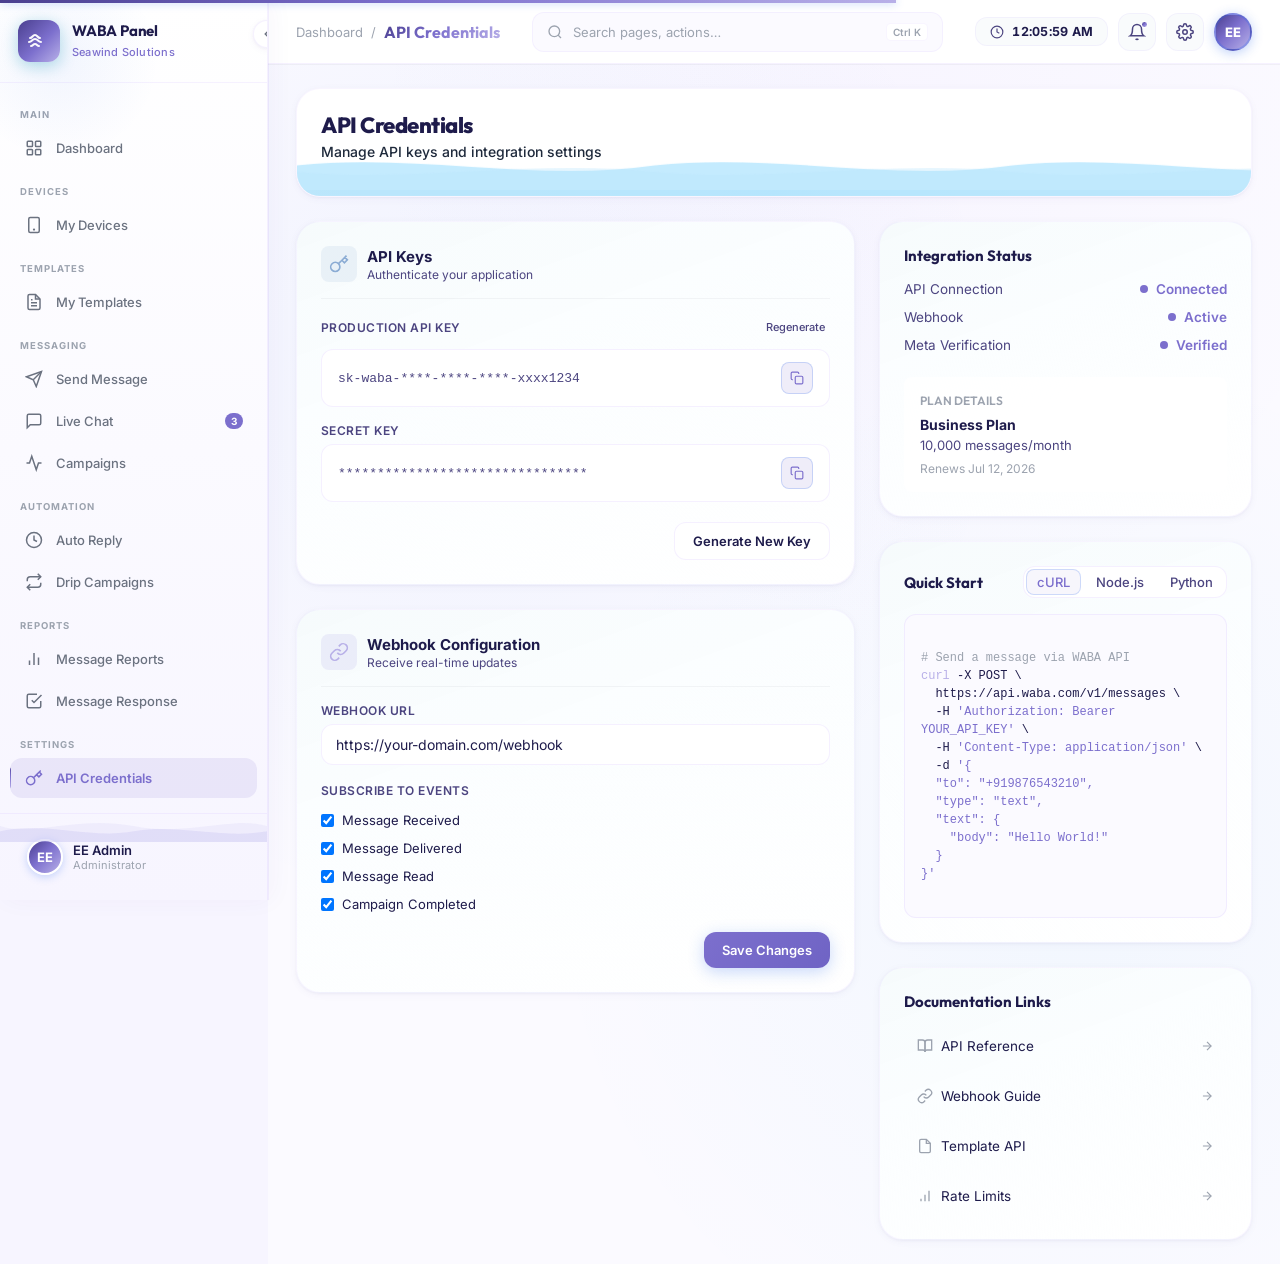
==== commit 3202f4fb: "Update all page header waves to pastel lilac/lavender theme colors" ====
--- a/pages/api-credentials.html
+++ b/pages/api-credentials.html
@@ -96,7 +96,7 @@
       <main class="page-content">
         
         <div class="page-header animate-fadeInUp">
-          <svg class="wave-bg" style="position:absolute; bottom:0; left:0; width:100%; height:70px; z-index:0; pointer-events:none;" viewBox="0 0 1440 320" preserveAspectRatio="none"><path class="wave-path wave-path-1" fill="#e2dff8" fill-opacity="0.42" d="M 0 180 C 180 120, 360 260, 540 180 C 720 120, 900 260, 1080 180 C 1260 120, 1440 260, 1620 180 C 1800 120, 1980 260, 2160 180 C 2340 120, 2520 260, 2700 180 C 2880 120, 3060 260, 3240 180 L 3240 320 L 0 320 Z"></path><path class="wave-path wave-path-2" fill="#edeaf8" fill-opacity="0.50" d="M 0 210 C 180 260, 360 150, 540 210 C 720 260, 900 150, 1080 210 C 1260 260, 1440 150, 1620 210 C 1800 260, 1980 150, 2160 210 C 2340 260, 2520 150, 2700 210 C 2880 260, 3060 150, 3240 210 L 3240 320 L 0 320 Z"></path></svg>
+          <svg class="wave-bg" style="position:absolute; bottom:0; left:0; width:100%; height:70px; z-index:0; pointer-events:none;" viewBox="0 0 1440 320" preserveAspectRatio="none"><path class="wave-path wave-path-1" fill="#d4cff5" fill-opacity="0.45" d="M 0 180 C 180 120, 360 260, 540 180 C 720 120, 900 260, 1080 180 C 1260 120, 1440 260, 1620 180 C 1800 120, 1980 260, 2160 180 C 2340 120, 2520 260, 2700 180 C 2880 120, 3060 260, 3240 180 L 3240 320 L 0 320 Z"></path><path class="wave-path wave-path-2" fill="#c8c2f0" fill-opacity="0.35" d="M 0 210 C 180 260, 360 150, 540 210 C 720 260, 900 150, 1080 210 C 1260 260, 1440 150, 1620 210 C 1800 260, 1980 150, 2160 210 C 2340 260, 2520 150, 2700 210 C 2880 260, 3060 150, 3240 210 L 3240 320 L 0 320 Z"></path></svg>
           <div>
             <h1 class="page-title">API Credentials</h1>
             <p class="page-desc">Manage API keys and integration settings</p>
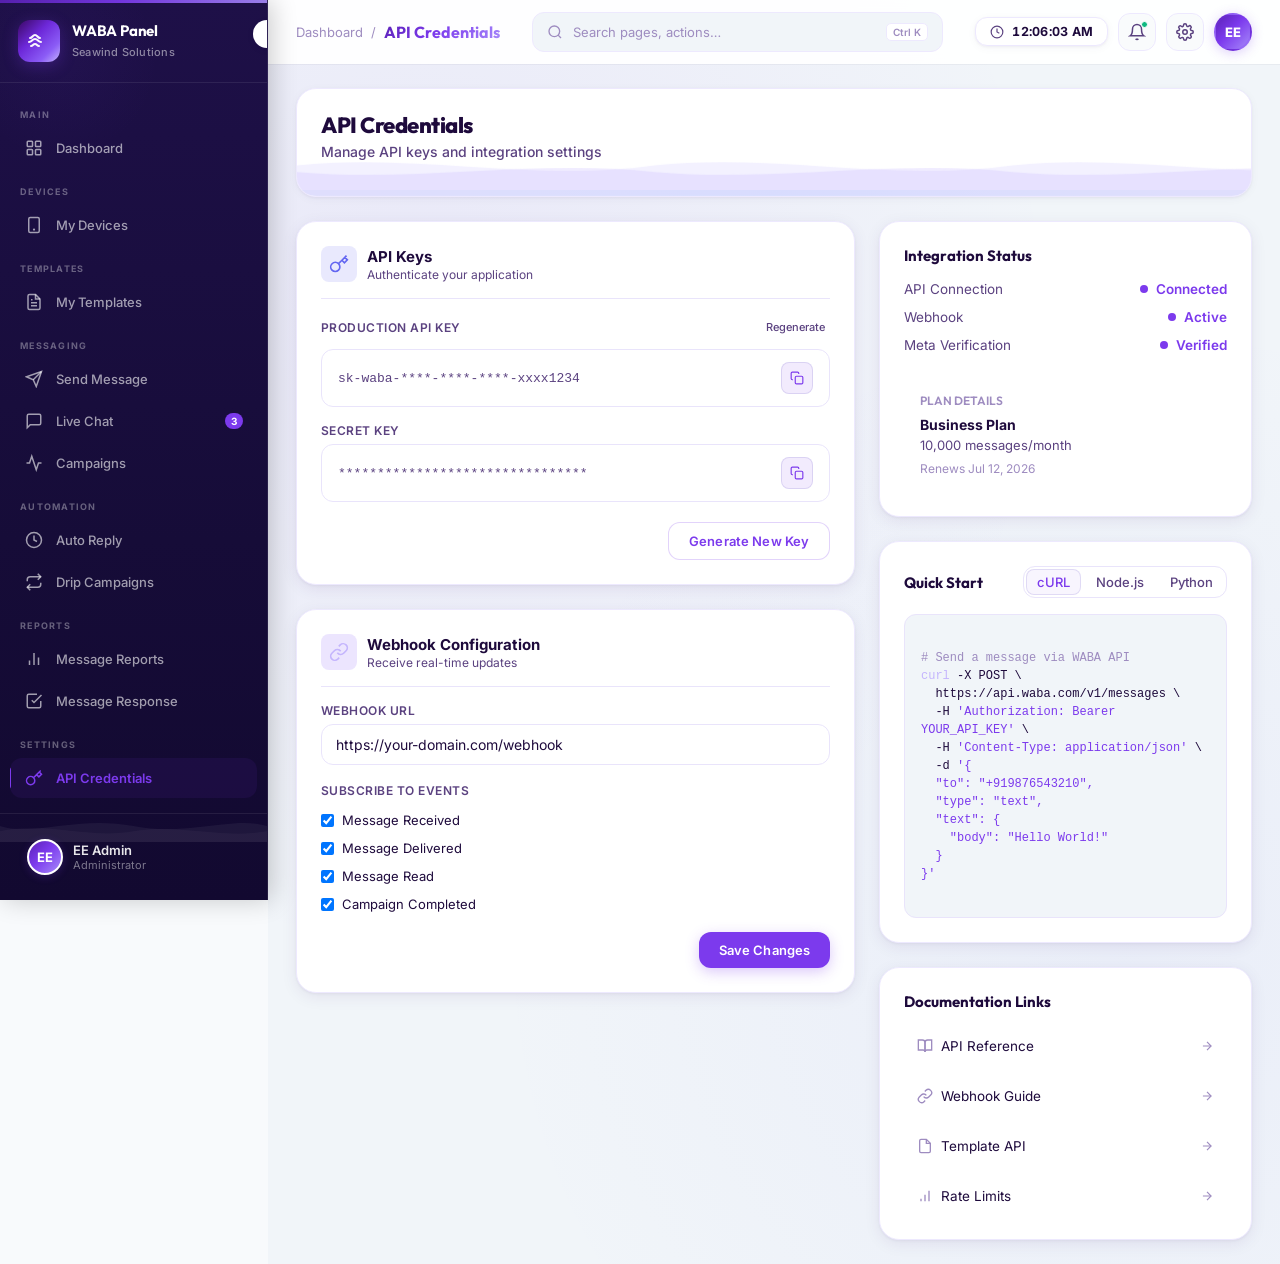
==== commit 810cf55f: "Refined premium pastel purple theme styling across dashboard cards, sidebar, table, and canvas eleme" ====
--- a/pages/api-credentials.html
+++ b/pages/api-credentials.html
@@ -7,7 +7,7 @@
   <meta name="description" content="Manage API keys and integration settings"/>
   <link rel="preconnect" href="https://fonts.googleapis.com"/>
   <link href="https://fonts.googleapis.com/css2?family=Inter:wght@300;400;500;600;700;800&display=swap" rel="stylesheet"/>
-  <link rel="stylesheet" href="../css/style.css?v=7"/>
+  <link rel="stylesheet" href="../css/style.css?v=8"/>
   <script>window.PAGES_PREFIX = '../';</script>
   <style>
     .code-block {
--- a/css/style.css
+++ b/css/style.css
@@ -1,112 +1,123 @@
 /* ============================================================
-   WABA Dashboard — Design System v9
-   Pastel Purple Palette | Calm & Peaceful
-   Shades: Blush Lavender · Soft Lilac · Dusty Mauve · Periwinkle · Misty Violet
+   WABA Dashboard — Design System v10
+   Refined Violet Theme | Clean & Premium
    ============================================================ */
 
 @import url('https://fonts.googleapis.com/css2?family=Inter:wght@300;400;500;600;700;800&family=Outfit:wght@400;500;600;700;800&display=swap');
 
 /* ─── CSS Variables ─────────────────────────────────────────── */
 :root {
-  /* Backgrounds — warm creamy lavender */
-  --bg-root:       #f7f5ff;
-  --bg-primary:    #fbfaff;
-  --bg-secondary:  #f0ecff;
+  /* ── Canvas Backgrounds ── */
+  --bg-root:       #F8FAFC;
+  --bg-primary:    #F1F5F9;
+  --bg-secondary:  #EEF2FF;
   --bg-card:       #ffffff;
-  --bg-card-hover: #faf8ff;
+  --bg-card-hover: #FAFAFA;
   --bg-sidebar:    #ffffff;
-  --bg-glass:      rgba(255, 255, 255, 0.88);
-  --bg-glass-2:    rgba(255, 255, 255, 0.70);
-
-  /* Sidebar */
-  --sidebar-text:        #6b7280;
-  --sidebar-text-hover:  #1e1b4b;
-  --sidebar-text-muted:  #9ca3af;
-  --sidebar-hover-bg:    #f5f3ff;
-  --sidebar-border:      rgba(139, 92, 246, 0.08);
-
-  /* Borders — very soft */
-  --border:        rgba(139, 92, 246, 0.09);
-  --border-accent: rgba(139, 92, 246, 0.22);
-  --border-hover:  rgba(139, 92, 246, 0.16);
-  --border-card:   rgba(139, 92, 246, 0.06);
-
-  /* Text */
-  --text-primary:    #1e1b4b;
-  --text-secondary:  #4c4580;
-  --text-muted:      #9ca3af;
-  --text-accent:     #7c6fcd;
-
-  /* Primary Accent — muted periwinkle/soft violet */
-  --green:         #7c6fcd;
-  --green-dark:    #6a5fc1;
-  --green-bright:  #b8b0e8;
-  --green-glow:    rgba(124, 111, 205, 0.12);
-  --green-glow-2:  rgba(124, 111, 205, 0.06);
-
-  /* Pastel purple palette */
-  --seawind-deep:   #4a3f8f;
-  --seawind-sea:    #7c6fcd;
-  --seawind-sky:    #9b8fe0;
-  --seawind-wind:   #b8b0e8;
-  --seawind-foam:   #f7f5ff;
-  --seawind-glow:   rgba(124, 111, 205, 0.12);
-
-  /* Gradients — soft, desaturated */
-  --gradient-primary:      linear-gradient(135deg, #4a3f8f 0%, #7c6fcd 45%, #b8b0e8 100%);
-  --gradient-hero:         linear-gradient(135deg, #4a3f8f 0%, #8b7fd4 50%, #c8c2f0 100%);
-  --gradient-seawind:      linear-gradient(135deg, #4a3f8f 0%, #7c6fcd 55%, #b8b0e8 100%);
-  --gradient-seawind-soft: linear-gradient(160deg, rgba(124,111,205,0.09) 0%, rgba(184,176,232,0.05) 50%, rgba(255,255,255,0) 100%);
-  --gradient-sidebar:      linear-gradient(180deg, #ffffff 0%, #f7f5ff 100%);
-  --gradient-card-blue:    linear-gradient(135deg, rgba(124,111,205,0.07) 0%, rgba(124,111,205,0.02) 100%);
-  --gradient-warm:         linear-gradient(135deg, #f0a8c8 0%, #f8d0a8 100%);
-  --gradient-teal:         linear-gradient(135deg, #a8d8ea 0%, #b8b0e8 100%);
-  --gradient-purple:       linear-gradient(135deg, #7c6fcd 0%, #9b8fe0 100%);
-
-  /* Supporting pastel tones */
-  --purple:        #9b8fe0;
-  --purple-light:  #b8b0e8;
-  --purple-glow:   rgba(155, 143, 224, 0.14);
-  --amber:         #f0c896;
-  --amber-light:   #f8deb8;
-  --amber-glow:    rgba(240, 200, 150, 0.18);
-  --blue:          #8bacd4;
-  --blue-light:    #adc8e8;
-  --blue-glow:     rgba(139, 172, 212, 0.14);
-  --pink:          #e8a8c8;
-  --pink-glow:     rgba(232, 168, 200, 0.14);
-  --teal:          #7c6fcd;
-  --teal-glow:     rgba(124, 111, 205, 0.12);
-  --emerald:       #9b8fe0;
-  --emerald-glow:  rgba(155, 143, 224, 0.12);
-
-  /* Layout */
+  --bg-glass:      rgba(255, 255, 255, 0.92);
+  --bg-glass-2:    rgba(255, 255, 255, 0.75);
+
+  /* ── Sidebar — dark violet identity ── */
+  --sidebar-text:        rgba(255,255,255,0.60);
+  --sidebar-text-hover:  #FFFFFF;
+  --sidebar-text-muted:  rgba(255,255,255,0.35);
+  --sidebar-hover-bg:    rgba(255,255,255,0.08);
+  --sidebar-border:      rgba(255,255,255,0.08);
+
+  /* ── Borders ── */
+  --border:        #E9E4FB;
+  --border-accent: rgba(139,92,246,0.35);
+  --border-hover:  rgba(139,92,246,0.50);
+  --border-card:   #EDE9FE;
+
+  /* ── Typography ── */
+  --text-primary:    #1E0A3C;
+  --text-secondary:  #5B4280;
+  --text-muted:      #9E8CC0;
+  --text-accent:     #7C3AED;
+
+  /* ── Brand accent (violet) ── */
+  --green:         #7C3AED;
+  --green-dark:    #6D28D9;
+  --green-bright:  #A78BFA;
+  --green-glow:    rgba(124, 58, 237, 0.10);
+  --green-glow-2:  rgba(124, 58, 237, 0.05);
+
+  /* ── Brand Palette ── */
+  --seawind-deep:   #3B0764;
+  --seawind-sea:    #7C3AED;
+  --seawind-sky:    #8B5CF6;
+  --seawind-wind:   #C4B5FD;
+  --seawind-foam:   #F5F3FF;
+  --seawind-glow:   rgba(124,58,237,0.14);
+
+  /* ── Gradients ── */
+  --gradient-primary:      linear-gradient(135deg, #5B21B6 0%, #7C3AED 45%, #A78BFA 100%);
+  --gradient-hero:         linear-gradient(135deg, #FAFAFE 0%, #EDE9FE 60%, #E0D9FB 100%);
+  --gradient-seawind:      linear-gradient(135deg, #3B0764 0%, #6D28D9 40%, #8B5CF6 75%, #C4B5FD 100%);
+  --gradient-sidebar:      linear-gradient(180deg, #1E1048 0%, #160C38 60%, #120930 100%);
+  --gradient-seawind-soft: linear-gradient(160deg, rgba(124,58,237,0.08) 0%, rgba(167,139,250,0.04) 100%);
+  --gradient-card-blue:    linear-gradient(135deg, rgba(124,58,237,0.06) 0%, rgba(139,92,246,0.02) 100%);
+  --gradient-warm:         linear-gradient(135deg, #FDE68A 0%, #FCA5A5 100%);
+  --gradient-teal:         linear-gradient(135deg, #2DD4BF 0%, #5EEAD4 100%);
+  --gradient-purple:       linear-gradient(135deg, #7C3AED 0%, #8B5CF6 100%);
+
+  /* ── Supporting Accents ── */
+  --purple:        #8B5CF6;
+  --purple-light:  #C4B5FD;
+  --purple-dark:   #6D28D9;
+  --purple-glow:   rgba(139,92,246,0.16);
+  --amber:         #F59E0B;
+  --amber-light:   #FCD34D;
+  --amber-glow:    rgba(245,158,11,0.16);
+  --blue:          #6366F1;
+  --blue-light:    #818CF8;
+  --blue-glow:     rgba(99,102,241,0.14);
+  --pink:          #EC4899;
+  --pink-glow:     rgba(236,72,153,0.14);
+  --teal:          #0EA5E9;
+  --teal-glow:     rgba(14,165,233,0.12);
+  --emerald:       #10B981;
+  --emerald-glow:  rgba(16,185,129,0.12);
+
+  /* ── Mint green — positive signals & System Online ── */
+  --mint:           #10B981;
+  --mint-dark:      #059669;
+  --mint-glow:      rgba(16, 185, 129, 0.14);
+  --mint-light:     rgba(16, 185, 129, 0.08);
+
+  /* ── Primary CTA violet ── */
+  --cta-violet:      #7C3AED;
+  --cta-violet-dark: #6D28D9;
+  --cta-violet-glow: rgba(124, 58, 237, 0.28);
+
+  /* ── Layout ── */
   --sidebar-width:         268px;
   --sidebar-collapsed:     72px;
   --header-height:         64px;
 
-  /* Radii */
+  /* ── Radii ── */
   --radius-sm:   8px;
   --radius-md:   12px;
   --radius-lg:   16px;
-  --radius-xl:   24px;
-  --radius-2xl:  32px;
+  --radius-xl:   20px;
+  --radius-2xl:  28px;
   --radius-full: 9999px;
 
-  /* Shadows — very gentle */
-  --shadow-sm:     0 1px 3px rgba(74, 63, 143, 0.05), 0 2px 8px rgba(74, 63, 143, 0.04);
-  --shadow-md:     0 4px 20px rgba(74, 63, 143, 0.07), 0 2px 6px rgba(74, 63, 143, 0.04);
-  --shadow-lg:     0 12px 40px rgba(74, 63, 143, 0.09), 0 4px 12px rgba(74, 63, 143, 0.05);
-  --shadow-sidebar: 1px 0 0 var(--sidebar-border), 4px 0 24px rgba(74, 63, 143, 0.04);
-  --shadow-blue:   0 8px 32px rgba(124, 111, 205, 0.20);
-  --shadow-card:   0 1px 3px rgba(74,63,143,0.04), 0 8px 24px rgba(124,111,205,0.07);
-  --shadow-hover:  0 16px 48px rgba(124, 111, 205, 0.13), 0 4px 12px rgba(74,63,143,0.05);
+  /* ── Shadows ── */
+  --shadow-sm:      0 1px 3px rgba(59,7,100,0.06), 0 2px 10px rgba(59,7,100,0.04);
+  --shadow-md:      0 4px 16px rgba(59,7,100,0.10), 0 1px 4px rgba(59,7,100,0.05);
+  --shadow-lg:      0 8px 40px rgba(59,7,100,0.14), 0 2px 8px rgba(59,7,100,0.07);
+  --shadow-sidebar: 4px 0 24px rgba(0,0,0,0.20), 1px 0 0 rgba(255,255,255,0.04);
+  --shadow-blue:    0 6px 28px rgba(124,58,237,0.28);
+  --shadow-card:    0 1px 3px rgba(59,7,100,0.06), 0 4px 16px rgba(59,7,100,0.08);
+  --shadow-hover:   0 8px 32px rgba(124,58,237,0.20), 0 2px 8px rgba(59,7,100,0.08);
 
   --transition: 0.22s cubic-bezier(0.4, 0, 0.2, 1);
   --transition-slow: 0.38s cubic-bezier(0.4, 0, 0.2, 1);
   --transition-spring: 0.5s cubic-bezier(0.34, 1.56, 0.64, 1);
 
-  /* Motion tokens */
+  /* ── Motion tokens ── */
   --ease-out-expo: cubic-bezier(0.16, 1, 0.3, 1);
   --ease-spring:   cubic-bezier(0.34, 1.56, 0.64, 1);
   --duration-fast:   0.18s;
@@ -133,12 +144,12 @@
   overflow-x: hidden;
   -webkit-font-smoothing: antialiased;
   background-image:
-    radial-gradient(ellipse 70% 50% at 0% 0%, rgba(124,111,205,0.08) 0%, transparent 55%),
-    radial-gradient(ellipse 60% 45% at 100% 100%, rgba(184,176,232,0.07) 0%, transparent 55%);
+    radial-gradient(ellipse 80% 55% at 0% 0%, rgba(124,58,237,0.10) 0%, transparent 60%),
+    radial-gradient(ellipse 70% 50% at 100% 100%, rgba(99,102,241,0.07) 0%, transparent 60%);
   background-size: 100% 100%;
 }
 
-/* Subtle dot grid */
+/* Subtle dot-grid texture */
 body::before {
   content: '';
   position: fixed;
@@ -146,31 +157,12 @@
   z-index: 0;
   pointer-events: none;
   background-image:
-    radial-gradient(1.5px 1.5px at 40px 60px, rgba(124,111,205,0.06) 0%, transparent 100%),
-    radial-gradient(1.5px 1.5px at 120px 140px, rgba(184,176,232,0.05) 0%, transparent 100%);
-  background-size: 200px 200px;
-  opacity: 0.7;
-}
-
-/* Pastel flow lines */
-body::after {
-  content: '';
-  position: fixed;
-  inset: 0;
-  z-index: 0;
-  pointer-events: none;
-  opacity: 0.30;
-  background-image:
-    url("data:image/svg+xml,%3Csvg xmlns='http://www.w3.org/2000/svg' viewBox='0 0 1600 900'%3E%3Cg fill='none' stroke='%239b8fe0' stroke-opacity='0.12' stroke-width='2'%3E%3Cpath d='M-50 170 C120 120, 280 230, 460 180 S820 110, 1040 165 S1380 230, 1650 140'/%3E%3Cpath d='M-40 310 C150 250, 310 360, 510 320 S890 250, 1130 305 S1420 360, 1660 290'/%3E%3Cpath d='M-60 520 C130 460, 330 560, 540 515 S930 450, 1160 500 S1450 560, 1670 485'/%3E%3C/g%3E%3C/svg%3E");
-  background-size: 1600px 900px;
-  background-repeat: repeat;
-  animation: seawind-lines 28s linear infinite;
-}
-
-@keyframes seawind-lines {
-  from { background-position: 0 0; }
-  to   { background-position: -220px 18px; }
-}
+    radial-gradient(1.5px 1.5px at 36px 54px, rgba(124,58,237,0.07) 0%, transparent 100%);
+  background-size: 180px 180px;
+  opacity: 0.6;
+}
+
+body::after { display: none; }
 
 h1, h2, h3, h4, h5, h6, .page-title, .welcome-text h1 {
   font-family: 'Outfit', sans-serif;
@@ -212,9 +204,8 @@
   inset: 0;
   z-index: -1;
   background:
-    radial-gradient(circle at 20% 30%, rgba(37, 99, 235, 0.05), transparent 45%),
-    radial-gradient(circle at 80% 70%, rgba(14, 165, 233, 0.04), transparent 45%),
-    radial-gradient(circle at 60% 10%, rgba(139, 92, 246, 0.03), transparent 40%);
+    radial-gradient(circle at 15% 25%, rgba(124,58,237,0.07) 0%, transparent 50%),
+    radial-gradient(circle at 85% 75%, rgba(99,102,241,0.05) 0%, transparent 50%);
   pointer-events: none;
   animation: ambient-drift 18s ease-in-out infinite alternate;
 }
@@ -267,9 +258,9 @@
   left: 0;
   right: 0;
   height: 3px;
-  background: var(--gradient-hero);
+  background: var(--gradient-primary);
   z-index: 2;
-  opacity: 0.85;
+  opacity: 0.9;
 }
 
 /* Soft accent glow */
@@ -280,7 +271,7 @@
   left: -40px;
   width: 200px;
   height: 200px;
-  background: radial-gradient(circle, rgba(37,99,235,0.06) 0%, transparent 70%);
+  background: radial-gradient(circle, rgba(124,58,237,0.05) 0%, transparent 70%);
   pointer-events: none;
   z-index: 0;
 }
@@ -311,7 +302,7 @@
   align-items: center;
   justify-content: center;
   flex-shrink: 0;
-  box-shadow: 0 4px 16px rgba(8, 145, 178, 0.32);
+  box-shadow: 0 4px 16px rgba(124, 58, 237, 0.28);
   color: #fff;
   position: relative;
   overflow: hidden;
@@ -366,7 +357,7 @@
 
 .logo-text span {
   font-size: 11px;
-  color: var(--seawind-sea);
+  color: rgba(255,255,255,0.50);
   font-weight: 500;
   letter-spacing: 0.02em;
 }
@@ -380,7 +371,7 @@
 .logo-text h2 {
   font-size: 15px;
   font-weight: 700;
-  color: var(--text-primary);
+  color: #FFFFFF;
   line-height: 1.2;
   letter-spacing: -0.2px;
 }
@@ -437,10 +428,10 @@
 }
 
 .nav-section-label {
-  font-size: 9.5px;
+  font-size: 9px;
   font-weight: 700;
-  letter-spacing: 0.10em;
-  color: var(--sidebar-text-muted);
+  letter-spacing: 0.14em;
+  color: rgba(255,255,255,0.35);
   padding: 14px 20px 6px;
   text-transform: uppercase;
   white-space: nowrap;
@@ -490,8 +481,8 @@
 }
 
 .nav-item.active {
-  background: var(--green-glow);
-  color: var(--green);
+  background: rgba(124, 58, 237, 0.08);
+  color: var(--cta-violet);
   font-weight: 600;
   box-shadow: none;
 }
@@ -504,7 +495,7 @@
   transform: translateY(-50%);
   width: 3px;
   height: 22px;
-  background: var(--gradient-primary);
+  background: var(--cta-violet);
   border-radius: 0 4px 4px 0;
 }
 
@@ -527,7 +518,7 @@
 }
 
 .nav-badge {
-  background: var(--green);
+  background: var(--cta-violet);
   color: #fff;
   font-size: 10px;
   font-weight: 700;
@@ -570,12 +561,12 @@
 }
 
 .seawind-wave-1 {
-  fill: rgba(212, 207, 245, 0.28);
+  fill: rgba(255, 255, 255, 0.06);
   animation: seawind-wave-a 10s ease-in-out infinite alternate;
 }
 
 .seawind-wave-2 {
-  fill: rgba(155, 143, 224, 0.18);
+  fill: rgba(255, 255, 255, 0.04);
   animation: seawind-wave-b 13s ease-in-out infinite alternate;
 }
 
@@ -617,7 +608,7 @@
   font-weight: 700;
   color: #fff;
   flex-shrink: 0;
-  box-shadow: 0 2px 8px rgba(37,99,235,0.25);
+  box-shadow: 0 2px 8px rgba(124,58,237,0.22);
   border: 2px solid #ffffff;
 }
 
@@ -629,13 +620,13 @@
 .user-name {
   font-size: 13px;
   font-weight: 600;
-  color: var(--text-primary);
+  color: rgba(255,255,255,0.90);
   white-space: nowrap;
 }
 
 .user-role {
   font-size: 11px;
-  color: var(--sidebar-text-muted);
+  color: rgba(255,255,255,0.45);
   white-space: nowrap;
 }
 
@@ -713,13 +704,13 @@
   display: inline-flex;
   align-items: center;
   gap: 6px;
-  background: rgba(184,176,232,0.18);
-  border: 1px solid rgba(155,143,224,0.28);
+  background: rgba(16, 185, 129, 0.08);
+  border: 1px solid rgba(16, 185, 129, 0.22);
   border-radius: var(--radius-full);
   padding: 4px 12px;
   font-size: 11.5px;
   font-weight: 600;
-  color: #6a5fc1;
+  color: #059669;
   white-space: nowrap;
 }
 
@@ -727,13 +718,13 @@
   width: 7px;
   height: 7px;
   border-radius: 50%;
-  background: #9b8fe0;
+  background: var(--mint);
   animation: status-blink 2s ease-in-out infinite;
 }
 
 @keyframes status-blink {
-  0%, 100% { opacity: 1; box-shadow: 0 0 0 0 rgba(16,185,129,0.5); }
-  50%       { opacity: 0.7; box-shadow: 0 0 0 4px rgba(16,185,129,0); }
+  0%, 100% { opacity: 1; box-shadow: 0 0 0 0 rgba(16, 185, 129, 0.5); }
+  50%       { opacity: 0.7; box-shadow: 0 0 0 4px rgba(16, 185, 129, 0); }
 }
 
 .header-right {
@@ -771,28 +762,29 @@
   right: 7px;
   width: 7px;
   height: 7px;
-  background: var(--gradient-primary);
+  background: var(--mint);
   border-radius: 50%;
   border: 1.5px solid #fff;
   animation: notif-ping 2s ease-in-out infinite;
 }
 
 @keyframes notif-ping {
-  0%, 100% { box-shadow: 0 0 0 0 rgba(37,99,235,0.5); }
-  50%       { box-shadow: 0 0 0 5px rgba(37,99,235,0); }
+  0%, 100% { box-shadow: 0 0 0 0 rgba(124,58,237,0.4); }
+  50%       { box-shadow: 0 0 0 5px rgba(124,58,237,0); }
 }
 
 .live-clock {
   display: flex;
   align-items: center;
   gap: 8px;
-  background: rgba(248,250,252,0.8);
+  background: #ffffff;
   border: 1px solid var(--border-card);
   border-radius: var(--radius-md);
   padding: 6px 14px;
   font-size: 12.5px;
   color: var(--text-secondary);
   font-variant-numeric: tabular-nums;
+  box-shadow: var(--shadow-sm);
 }
 
 .live-clock-time {
@@ -814,9 +806,9 @@
   font-weight: 800;
   color: #fff;
   cursor: pointer;
-  border: 2px solid rgba(37,99,235,0.25);
+  border: 2px solid rgba(124,58,237,0.20);
   transition: all var(--transition-spring);
-  box-shadow: 0 2px 12px rgba(37,99,235,0.3);
+  box-shadow: 0 2px 12px rgba(124, 58, 237, 0.25);
 }
 
 .header-avatar:hover {
@@ -827,8 +819,8 @@
 
 /* ─── Welcome Banner ─────────────────────────────────────── */
 .welcome-banner {
-  background: var(--bg-card);
-  border: 1px solid var(--border-card);
+  background: linear-gradient(135deg, #6D28D9 0%, #7C3AED 30%, #8B5CF6 65%, #A78BFA 100%);
+  border: 1px solid rgba(255,255,255,0.10);
   border-radius: var(--radius-2xl);
   padding: 36px 40px;
   display: flex;
@@ -837,34 +829,34 @@
   margin-bottom: 28px;
   position: relative;
   overflow: hidden;
-  box-shadow: var(--shadow-sm);
-  transition: box-shadow var(--transition-slow), border-color var(--transition);
+  box-shadow: 0 8px 40px rgba(109,40,217,0.35), 0 2px 8px rgba(59,7,100,0.15);
+  transition: box-shadow var(--transition-slow), transform var(--transition);
 }
 
 .welcome-banner:hover {
-  border-color: var(--border-hover);
-  box-shadow: var(--shadow-md), 0 0 0 1px rgba(37,99,235,0.06);
+  transform: translateY(-2px);
+  box-shadow: 0 12px 48px rgba(109,40,217,0.40), 0 4px 12px rgba(59,7,100,0.18);
 }
 
 .welcome-banner::before {
   content: '';
   position: absolute;
-  top: -60%;
-  right: -5%;
-  width: 500px;
-  height: 500px;
-  background: radial-gradient(circle, rgba(37,99,235,0.06) 0%, transparent 60%);
+  top: -50%;
+  right: -10%;
+  width: 480px;
+  height: 480px;
+  background: radial-gradient(circle, rgba(255,255,255,0.10) 0%, transparent 65%);
   pointer-events: none;
 }
 
 .welcome-banner::after {
   content: '';
   position: absolute;
-  bottom: -40%;
-  left: 15%;
-  width: 400px;
-  height: 400px;
-  background: radial-gradient(circle, rgba(14,165,233,0.04) 0%, transparent 60%);
+  bottom: -50%;
+  left: 5%;
+  width: 360px;
+  height: 360px;
+  background: radial-gradient(circle, rgba(196,181,253,0.15) 0%, transparent 65%);
   pointer-events: none;
 }
 
@@ -897,16 +889,18 @@
   z-index: 0;
 }
 .banner-shape-1 {
-  width: 120px; height: 120px;
-  right: 15%; top: 10%;
-  background: linear-gradient(135deg, rgba(37,99,235,0.08), rgba(14,165,233,0.06));
+  width: 160px; height: 160px;
+  right: 12%; top: -20%;
+  background: radial-gradient(circle, rgba(255,255,255,0.14) 0%, rgba(196,181,253,0.08) 100%);
   animation: float-shape 8s ease-in-out infinite;
+  filter: blur(8px);
 }
 .banner-shape-2 {
-  width: 80px; height: 80px;
-  right: 5%; bottom: 10%;
-  background: linear-gradient(135deg, rgba(14,165,233,0.06), rgba(20,184,166,0.05));
+  width: 100px; height: 100px;
+  right: 3%; bottom: -10%;
+  background: radial-gradient(circle, rgba(255,255,255,0.10) 0%, rgba(167,139,250,0.06) 100%);
   animation: float-shape 6s ease-in-out infinite reverse;
+  filter: blur(6px);
 }
 
 @keyframes float-shape {
@@ -925,15 +919,13 @@
 .welcome-text h1 {
   font-size: 32px;
   font-weight: 800;
-  color: var(--text-primary);
+  color: #FFFFFF;
   margin-bottom: 8px;
   letter-spacing: -0.5px;
-  background: linear-gradient(135deg, #4a3f8f 0%, #7c6fcd 35%, #9b8fe0 65%, #c8c2f0 100%);
-  background-size: 220% auto;
-  -webkit-background-clip: text;
-  -webkit-text-fill-color: transparent;
-  background-clip: text;
-  animation: gradient-shift 8s ease-in-out infinite;
+  background: none;
+  -webkit-text-fill-color: #FFFFFF;
+  background-clip: unset;
+  text-shadow: 0 2px 12px rgba(59,7,100,0.20);
 }
 
 @keyframes gradient-shift {
@@ -950,7 +942,8 @@
 
 .welcome-text p {
   font-size: 14px;
-  color: var(--text-secondary);
+  color: rgba(255,255,255,0.75);
+  font-weight: 450;
 }
 
 .welcome-badges {
@@ -964,14 +957,14 @@
   display: flex;
   align-items: center;
   gap: 6px;
-  background: var(--bg-glass);
-  border: 1px solid var(--border-card);
+  background: rgba(255,255,255,0.15);
+  border: 1px solid rgba(255,255,255,0.22);
   border-radius: var(--radius-full);
   padding: 8px 16px;
   font-size: 13px;
-  color: var(--text-secondary);
+  color: rgba(255,255,255,0.90);
   backdrop-filter: blur(12px);
-  box-shadow: 0 2px 10px rgba(15,23,42,0.03);
+  box-shadow: 0 2px 10px rgba(59,7,100,0.10);
 }
 
 .badge svg {
@@ -996,9 +989,7 @@
 .stat-card {
   --glow-x: 50%;
   --glow-y: 50%;
-  background:
-    radial-gradient(circle at var(--glow-x) var(--glow-y), var(--accent-glow, rgba(37,99,235,0.06)) 0%, transparent 55%),
-    linear-gradient(180deg, rgba(255,255,255,0.9) 0%, rgba(255,255,255,1) 100%);
+  background: #ffffff;
   border: 1px solid var(--border-card);
   border-radius: var(--radius-xl);
   padding: 24px;
@@ -1008,19 +999,19 @@
   transition: transform var(--duration-normal) var(--ease-out-expo),
               box-shadow var(--duration-normal) var(--ease-out-expo),
               border-color var(--transition);
-  box-shadow: var(--shadow-sm);
+  box-shadow: var(--shadow-card);
 }
 
 .stat-card:hover {
-  transform: translateY(-6px) scale(1.01);
+  transform: translateY(-5px) scale(1.01);
   box-shadow: var(--shadow-hover);
-  border-color: var(--border-hover);
-}
-
-.stat-card.green  { --accent-from: var(--green); --accent-to: var(--blue); --accent-glow: rgba(124,111,205,0.12); }
-.stat-card.purple { --accent-from: var(--purple); --accent-to: var(--pink); --accent-glow: rgba(155,143,224,0.12); }
-.stat-card.amber  { --accent-from: var(--amber); --accent-to: var(--amber-light); --accent-glow: rgba(240,200,150,0.16); }
-.stat-card.blue   { --accent-from: var(--blue); --accent-to: var(--teal); --accent-glow: rgba(139,172,212,0.12); }
+  border-color: var(--border-accent);
+}
+
+.stat-card.green  { --accent-from: var(--mint); --accent-to: #34D399; --accent-glow: rgba(16,185,129,0.12); }
+.stat-card.purple { --accent-from: var(--purple-dark); --accent-to: var(--purple-light); --accent-glow: rgba(139,92,246,0.12); }
+.stat-card.amber  { --accent-from: var(--amber); --accent-to: var(--amber-light); --accent-glow: rgba(245,158,11,0.14); }
+.stat-card.blue   { --accent-from: var(--blue); --accent-to: var(--blue-light); --accent-glow: rgba(59,130,246,0.12); }
 
 .stat-card::before {
   content: '';
@@ -1032,6 +1023,7 @@
 }
 
 .stat-card::after {
+  display: none;
   content: '';
   position: absolute;
   bottom: 0;
@@ -1075,8 +1067,8 @@
   transform: scale(1.08) rotate(-3deg);
 }
 
-.stat-icon.green  { background: var(--green-glow);  color: var(--green); }
-.stat-icon.purple { background: var(--purple-glow); color: var(--purple-light); }
+.stat-icon.green  { background: var(--mint-light);  color: var(--mint-dark); }
+.stat-icon.purple { background: var(--purple-glow); color: var(--purple-dark); }
 .stat-icon.amber  { background: var(--amber-glow);  color: var(--amber); }
 .stat-icon.blue   { background: var(--blue-glow);   color: var(--blue); }
 
@@ -1090,16 +1082,16 @@
   border-radius: var(--radius-full);
 }
 
-.stat-trend.up   { background: var(--green-glow-2); color: var(--green); }
-.stat-trend.down { background: rgba(239,68,68,0.1); color: #ef4444; }
-.stat-trend.flat { background: rgba(0,0,0,0.05); color: var(--text-muted); }
+.stat-trend.up   { background: rgba(16,185,129,0.10); color: #059669; }  /* mint green — positive */
+.stat-trend.down { background: rgba(239,68,68,0.08); color: #DC2626; }
+.stat-trend.flat { background: rgba(0,0,0,0.04); color: var(--text-muted); }
 
 .stat-value {
   position: relative;
   z-index: 1;
   font-size: 40px;
   font-weight: 800;
-  color: var(--text-primary);
+  color: #1E0A3C;
   line-height: 1;
   margin-bottom: 8px;
   font-variant-numeric: tabular-nums;
@@ -1110,10 +1102,10 @@
   position: relative;
   z-index: 1;
   font-size: 11px;
-  font-weight: 600;
-  letter-spacing: 0.06em;
+  font-weight: 700;
+  letter-spacing: 0.08em;
   text-transform: uppercase;
-  color: var(--text-primary);
+  color: var(--text-muted);
   margin-bottom: 12px;
 }
 
@@ -1124,9 +1116,11 @@
   align-items: center;
   gap: 6px;
   font-size: 12px;
-  color: #1e293b;
+  color: var(--text-secondary);
   font-weight: 500;
   padding-top: 12px;
+  border-top: 1px solid var(--border);
+}
   border-top: 1px solid var(--border);
 }
 
@@ -1137,8 +1131,8 @@
   flex-shrink: 0;
 }
 
-.stat-footer-dot.green  { background: var(--green); }
-.stat-footer-dot.purple { background: var(--purple-light); }
+.stat-footer-dot.green  { background: var(--mint); }
+.stat-footer-dot.purple { background: var(--purple); }
 .stat-footer-dot.amber  { background: var(--amber); }
 .stat-footer-dot.blue   { background: var(--blue); }
 
@@ -1156,26 +1150,24 @@
 
 /* ─── Card ────────────────────────────────────────────────── */
 .card {
-  background:
-    linear-gradient(160deg, rgba(8,145,178,0.035) 0%, rgba(56,189,248,0.018) 38%, rgba(255,255,255,0.98) 100%),
-    var(--bg-card);
+  background: #ffffff;
   border: 1px solid var(--border-card);
   border-radius: var(--radius-xl);
   padding: 24px;
   transition: all var(--transition);
-  box-shadow: var(--shadow-sm);
+  box-shadow: var(--shadow-card);
   position: relative;
   z-index: 1;
 }
 
 .card:hover {
-  border-color: var(--border-hover);
-  box-shadow: var(--shadow-md), 0 0 0 1px rgba(8,145,178,0.08);
+  border-color: var(--border-accent);
+  box-shadow: var(--shadow-hover);
 }
 
 .card:hover .card-title,
 .card:hover .page-title {
-  color: var(--seawind-deep);
+  color: var(--seawind-sea);
 }
 
 .card-header {
@@ -1184,7 +1176,7 @@
   justify-content: space-between;
   margin-bottom: 20px;
   padding-bottom: 16px;
-  border-bottom: 1px solid rgba(15,23,42,0.04);
+  border-bottom: 1px solid var(--border);
 }
 
 .card-title-group {
@@ -1225,9 +1217,9 @@
   display: flex;
   align-items: center;
   gap: 5px;
-  background: rgba(37, 99, 235, 0.08);
-  border: 1px solid rgba(37, 99, 235, 0.2);
-  color: var(--green);
+  background: rgba(124,58,237,0.08);
+  border: 1px solid rgba(124,58,237,0.18);
+  color: var(--cta-violet);
   font-size: 11px;
   font-weight: 700;
   padding: 4px 10px;
@@ -1257,13 +1249,13 @@
   padding: 6px 12px;
   border-radius: var(--radius-sm);
   background: var(--green-glow-2);
-  border: 1px solid rgba(37, 99, 235, 0.15);
+  border: 1px solid rgba(124, 111, 205, 0.15);
   transition: all var(--transition);
 }
 
 .view-all-btn:hover {
   background: var(--green-glow);
-  border-color: rgba(37, 99, 235, 0.3);
+  border-color: rgba(124, 111, 205, 0.3);
   transform: translateX(2px);
 }
 
@@ -1380,7 +1372,7 @@
 }
 
 .qa-icon.green  { background: var(--green-glow);  color: var(--green); }
-.qa-icon.purple { background: var(--purple-glow); color: var(--purple-light); }
+.qa-icon.purple { background: var(--purple-glow); color: var(--purple-dark); }
 .qa-icon.blue   { background: var(--blue-glow);   color: var(--blue); }
 .qa-icon.amber  { background: var(--amber-glow);  color: var(--amber); }
 
@@ -1432,32 +1424,32 @@
 .btn-primary {
   display: inline-flex;
   align-items: center;
-  gap: 6px;
-  background: linear-gradient(135deg, var(--green), var(--green-dark));
-  background-size: 150% auto;
-  color: #fff;
+  gap: 7px;
+  background: var(--cta-violet);
+  color: #ffffff;
   font-size: 13px;
   font-weight: 600;
-  padding: 10px 18px;
+  padding: 10px 20px;
   border-radius: var(--radius-md);
   border: none;
   cursor: pointer;
   transition: transform var(--duration-fast) var(--ease-spring),
-              box-shadow var(--transition),
-              background-position 0.4s ease;
-  box-shadow: 0 4px 16px rgba(37, 99, 235, 0.25);
+              box-shadow var(--transition);
+  box-shadow: 0 4px 14px rgba(124, 58, 237, 0.28);
   position: relative;
   overflow: hidden;
+  letter-spacing: 0.01em;
 }
 
 .btn-primary:hover {
+  background: var(--cta-violet-dark);
   transform: translateY(-2px);
-  box-shadow: 0 8px 28px rgba(37, 99, 235, 0.35);
-  background-position: right center;
+  box-shadow: 0 8px 24px rgba(124, 58, 237, 0.32);
 }
 
 .btn-primary:active {
   transform: translateY(0) scale(0.97);
+  box-shadow: 0 2px 8px rgba(124, 58, 237, 0.20);
 }
 
 .btn-primary::before {
@@ -1465,7 +1457,7 @@
   position: absolute;
   inset: 0;
   transform: translateX(-120%) skewX(-20deg);
-  background: linear-gradient(105deg, transparent 35%, rgba(255,255,255,0.28) 50%, transparent 65%);
+  background: linear-gradient(105deg, transparent 35%, rgba(255,255,255,0.22) 50%, transparent 65%);
   pointer-events: none;
 }
 
@@ -1481,22 +1473,24 @@
 .btn-secondary {
   display: inline-flex;
   align-items: center;
-  gap: 6px;
-  background: var(--bg-glass);
-  color: var(--text-primary);
+  gap: 7px;
+  background: #ffffff;
+  color: var(--cta-violet);
   font-size: 13px;
   font-weight: 600;
-  padding: 10px 18px;
+  padding: 10px 20px;
   border-radius: var(--radius-md);
-  border: 1px solid var(--border);
+  border: 1px solid rgba(124, 58, 237, 0.22);
   cursor: pointer;
   transition: all var(--transition);
+  letter-spacing: 0.01em;
 }
 
 .btn-secondary:hover {
-  background: var(--bg-card-hover);
-  border-color: var(--border-hover);
+  background: rgba(124, 58, 237, 0.04);
+  border-color: rgba(124, 58, 237, 0.35);
   transform: translateY(-1px);
+  box-shadow: 0 4px 12px rgba(124, 58, 237, 0.10);
 }
 
 .btn-secondary:active {
@@ -1572,7 +1566,7 @@
 
 .info-chip-icon.green  { background: var(--green-glow);  color: var(--green); }
 .info-chip-icon.blue   { background: var(--blue-glow);   color: var(--blue); }
-.info-chip-icon.purple { background: var(--purple-glow); color: var(--purple-light); }
+.info-chip-icon.purple { background: var(--purple-glow); color: var(--purple-dark); }
 
 .info-bar-sep {
   width: 1px;
@@ -1623,7 +1617,7 @@
 
 .page-desc {
   font-size: 14px;
-  color: #1e293b;
+  color: var(--text-secondary);
   font-weight: 500;
   margin-top: 4px;
 }
@@ -1652,13 +1646,13 @@
 
 tbody td {
   padding: 14px;
-  border-bottom: 1px solid rgba(0,0,0,0.04);
+  border-bottom: 1px solid var(--border);
   color: var(--text-secondary);
   vertical-align: middle;
 }
 
 tbody tr:hover td {
-  background: var(--bg-glass-2);
+  background: rgba(124, 58, 237, 0.02);
   color: var(--text-primary);
 }
 
@@ -1730,8 +1724,8 @@
 .form-select:focus,
 .form-textarea:focus {
   border-color: var(--green);
-  background: rgba(37, 99, 235, 0.02);
-  box-shadow: 0 0 0 3px rgba(37, 99, 235, 0.08);
+  background: rgba(124, 111, 205, 0.02);
+  box-shadow: 0 0 0 3px rgba(124, 111, 205, 0.08);
 }
 
 .form-select option {
@@ -1812,7 +1806,7 @@
 
 .search-bar:focus-within {
   border-color: var(--green);
-  background: rgba(37, 99, 235, 0.02);
+  background: rgba(124, 111, 205, 0.02);
 }
 
 .search-bar svg {
@@ -2059,7 +2053,7 @@
 
 .tab-btn.active {
   color: var(--green);
-  border-color: rgba(37, 99, 235, 0.2);
+  border-color: rgba(124, 111, 205, 0.2);
   background: var(--green-glow-2);
 }
 
@@ -2104,7 +2098,7 @@
   cursor: pointer;
   flex-shrink: 0;
   transition: all var(--transition);
-  border: 1px solid rgba(37, 99, 235, 0.2);
+  border: 1px solid rgba(124, 111, 205, 0.2);
 }
 
 .copy-btn:hover {
@@ -2340,7 +2334,7 @@
   border-radius: 50%;
   width: 60px;
   height: 60px;
-  background: rgba(37, 99, 235, 0.25);
+  background: rgba(124, 111, 205, 0.25);
   pointer-events: none;
   transform: scale(0);
   animation: ripple-expand 0.55s ease-out forwards;
@@ -2428,8 +2422,8 @@
 
 /* ── 7. Glow pulse on progress/delivery bar ── */
 @keyframes bar-glow-pulse {
-  0%, 100% { box-shadow: 0 0 6px 0 rgba(37, 99, 235, 0.3); }
-  50%       { box-shadow: 0 0 18px 4px rgba(37, 99, 235, 0.55); }
+  0%, 100% { box-shadow: 0 0 6px 0 rgba(124, 111, 205, 0.3); }
+  50%       { box-shadow: 0 0 18px 4px rgba(124, 111, 205, 0.55); }
 }
 
 #delivery-bar {
@@ -2438,12 +2432,12 @@
 
 /* ── 8. Typewriter cursor on welcome heading ── */
 @keyframes blink-cursor {
-  0%, 100% { border-right-color: rgba(37, 99, 235, 0.8); }
+  0%, 100% { border-right-color: rgba(124, 111, 205, 0.8); }
   50%       { border-right-color: transparent; }
 }
 
 .typewriter-done {
-  border-right: 2.5px solid rgba(37, 99, 235, 0.8);
+  border-right: 2.5px solid rgba(124, 111, 205, 0.8);
   animation: blink-cursor 1.1s step-end infinite;
   padding-right: 3px;
 }
@@ -2461,9 +2455,9 @@
 
 /* ── 11. Floating action button pulse ── */
 @keyframes fab-pulse {
-  0% { box-shadow: 0 4px 16px rgba(37, 99, 235, 0.25); }
-  50% { box-shadow: 0 4px 24px rgba(37, 99, 235, 0.45); }
-  100% { box-shadow: 0 4px 16px rgba(37, 99, 235, 0.25); }
+  0% { box-shadow: 0 4px 16px rgba(124, 111, 205, 0.25); }
+  50% { box-shadow: 0 4px 24px rgba(124, 111, 205, 0.45); }
+  100% { box-shadow: 0 4px 16px rgba(124, 111, 205, 0.25); }
 }
 
 /* ──────────────────────────────────────────────────────
@@ -2475,13 +2469,16 @@
 }
 
 .wave-path-1 {
-  animation: waveFlow1 12s linear infinite;
-  fill: #7dd3fc !important;
+  animation: waveFlow1 16s linear infinite;
+  fill: #DDD6FE !important;
+  fill-opacity: 0.35 !important;
 }
 
 .wave-path-2 {
-  animation: waveFlow2 22s linear infinite;
-  fill: #bae6fd !important;
+  animation: waveFlow2 16s linear infinite;
+  animation-delay: -8s;
+  fill: #C4B5FD !important;
+  fill-opacity: 0.25 !important;
 }
 
 @keyframes waveFlow1 {
@@ -2495,10 +2492,10 @@
 
 @keyframes waveFlow2 {
   0% {
-    transform: translate3d(0, 0, 0);
+    transform: translate3d(-1080px, 0, 0);
   }
   100% {
-    transform: translate3d(-1080px, 0, 0);
+    transform: translate3d(0, 0, 0);
   }
 }
 
@@ -2514,7 +2511,7 @@
   pointer-events: none;
   z-index: 9999;
   margin: -16px 0 0 -16px;
-  box-shadow: 0 0 8px rgba(37,99,235,0.2);
+  box-shadow: 0 0 8px rgba(124, 111, 205,0.2);
   transition: width 0.2s, height 0.2s, background 0.2s;
 }
 
@@ -2522,7 +2519,7 @@
   position: fixed;
   border-radius: 50%;
   background: var(--green-glow);
-  border: 1px solid rgba(37,99,235,0.3);
+  border: 1px solid rgba(124, 111, 205,0.3);
   pointer-events: none;
   z-index: 9998;
   transform: translate(-50%, -50%);
@@ -2601,7 +2598,7 @@
 }
 
 ::selection {
-  background: rgba(37, 99, 235, 0.18);
+  background: rgba(124, 111, 205, 0.18);
   color: var(--text-primary);
 }
 
@@ -2615,7 +2612,7 @@
   background: var(--gradient-primary);
   z-index: 10001;
   transition: width 0.3s ease;
-  box-shadow: 0 0 8px rgba(37, 99, 235, 0.4);
+  box-shadow: 0 0 8px rgba(124, 111, 205, 0.4);
 }
 
 /* Header search */
@@ -2896,7 +2893,7 @@
 }
 
 .notif-item.unread {
-  background: rgba(37, 99, 235, 0.03);
+  background: rgba(124, 111, 205, 0.03);
 }
 
 .notif-icon {
@@ -3226,21 +3223,21 @@
 .ambient-orb-1 {
   width: 420px; height: 420px;
   top: -8%; left: -5%;
-  background: rgba(8, 145, 178, 0.14);
+  background: rgba(124, 58, 237, 0.10);
   animation: orb-float-1 22s ease-in-out infinite;
 }
 
 .ambient-orb-2 {
   width: 360px; height: 360px;
   bottom: -10%; right: -5%;
-  background: rgba(56, 189, 248, 0.12);
+  background: rgba(139, 92, 246, 0.08);
   animation: orb-float-2 26s ease-in-out infinite;
 }
 
 .ambient-orb-3 {
   width: 280px; height: 280px;
   top: 45%; left: 55%;
-  background: rgba(12, 74, 110, 0.08);
+  background: rgba(167, 139, 250, 0.06);
   animation: orb-float-3 20s ease-in-out infinite;
 }
 
@@ -3338,13 +3335,13 @@
 
 /* Live badge pulse */
 .live-dot {
-  box-shadow: 0 0 0 0 rgba(37, 99, 235, 0.5);
+  box-shadow: 0 0 0 0 rgba(124, 111, 205, 0.5);
   animation: live-pulse 2s ease-in-out infinite;
 }
 
 @keyframes live-pulse {
-  0%, 100% { box-shadow: 0 0 0 0 rgba(37, 99, 235, 0.45); }
-  50%       { box-shadow: 0 0 0 6px rgba(37, 99, 235, 0); }
+  0%, 100% { box-shadow: 0 0 0 0 rgba(124, 111, 205, 0.45); }
+  50%       { box-shadow: 0 0 0 6px rgba(124, 111, 205, 0); }
 }
 
 /* Improved scroll reveal — spring easing */
@@ -4040,3 +4037,4 @@
 @media (max-width: 480px) {
   .skeleton-stats { grid-template-columns: 1fr; }
 }
+
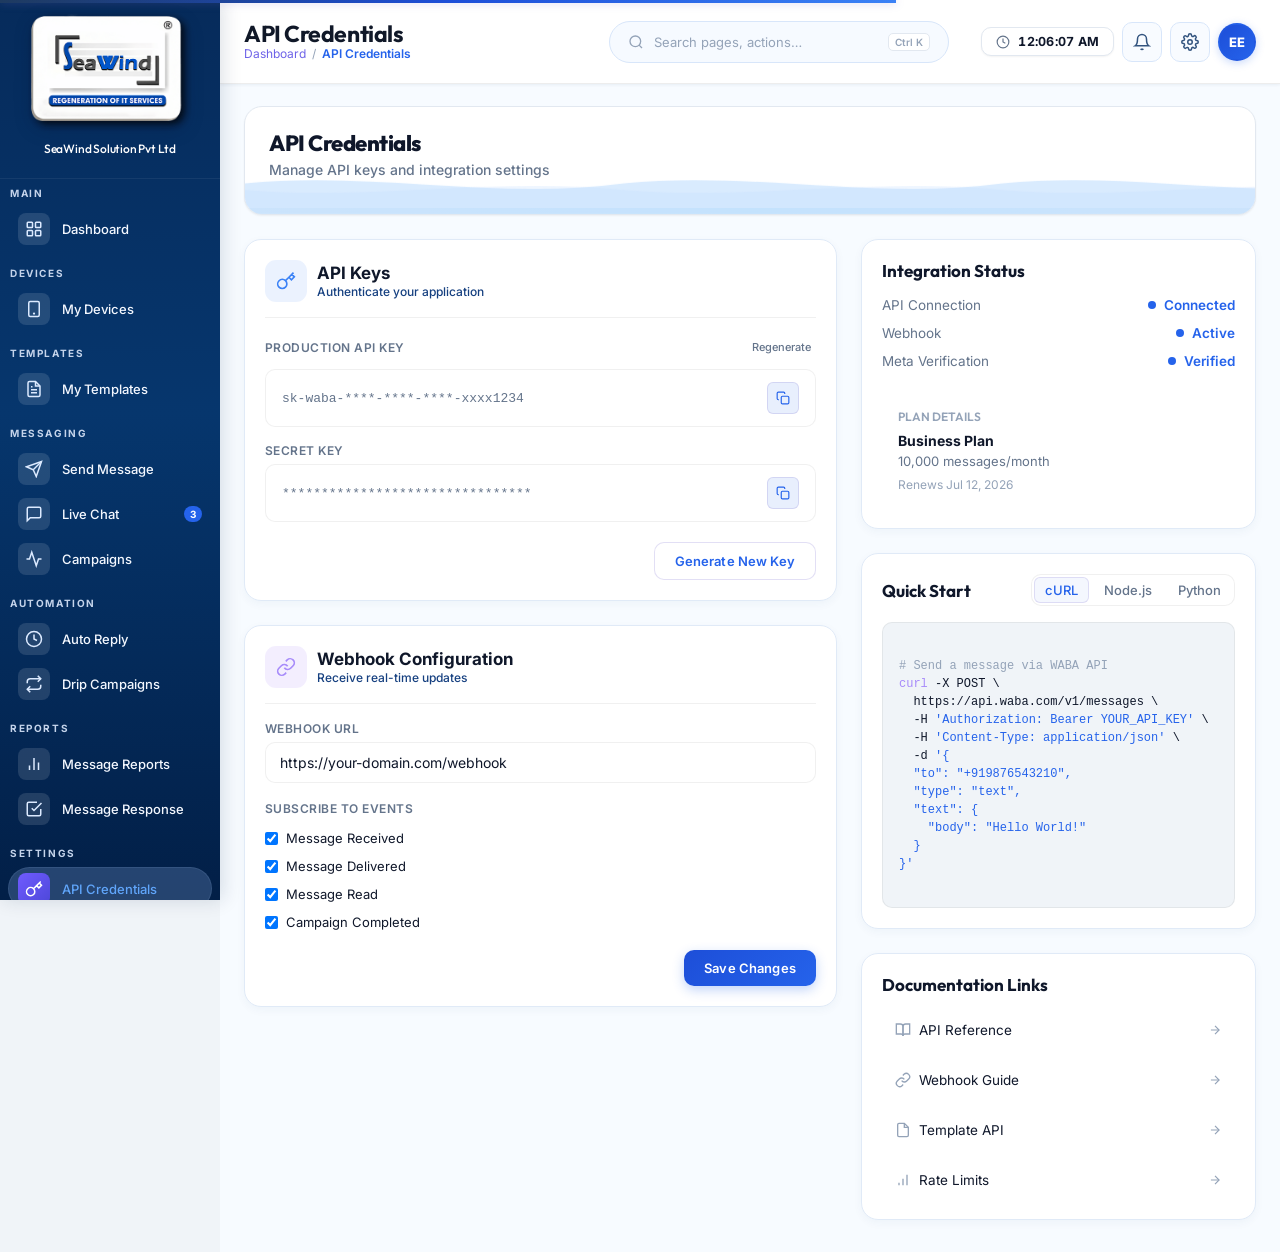
==== commit 54de35c6: "Update all pages and assets with latest UI changes" ====
--- a/pages/api-credentials.html
+++ b/pages/api-credentials.html
@@ -7,7 +7,7 @@
   <meta name="description" content="Manage API keys and integration settings"/>
   <link rel="preconnect" href="https://fonts.googleapis.com"/>
   <link href="https://fonts.googleapis.com/css2?family=Inter:wght@300;400;500;600;700;800&display=swap" rel="stylesheet"/>
-  <link rel="stylesheet" href="../css/style.css?v=8"/>
+  <link rel="stylesheet" href="../css/style.css?v=9"/>
   <script>window.PAGES_PREFIX = '../';</script>
   <style>
     .code-block {
@@ -293,4 +293,3 @@
   <script src="../js/animations.js"></script>
 </body>
 </html>
-
--- a/css/style.css
+++ b/css/style.css
@@ -1,128 +1,127 @@
 /* ============================================================
-   WABA Dashboard — Design System v10
-   Refined Violet Theme | Clean & Premium
+   WABA Dashboard — Design System v11
+   Target Reference Design | Monochromatic Blue | Clean Flat
    ============================================================ */
 
 @import url('https://fonts.googleapis.com/css2?family=Inter:wght@300;400;500;600;700;800&family=Outfit:wght@400;500;600;700;800&display=swap');
 
 /* ─── CSS Variables ─────────────────────────────────────────── */
 :root {
-  /* ── Canvas Backgrounds ── */
-  --bg-root:       #F8FAFC;
-  --bg-primary:    #F1F5F9;
-  --bg-secondary:  #EEF2FF;
+  /* Backgrounds */
+  --bg-root:       #f0f4f8;
+  --bg-primary:    #f0f4f8;
+  --bg-secondary:  #e8edf4;
   --bg-card:       #ffffff;
-  --bg-card-hover: #FAFAFA;
-  --bg-sidebar:    #ffffff;
-  --bg-glass:      rgba(255, 255, 255, 0.92);
-  --bg-glass-2:    rgba(255, 255, 255, 0.75);
-
-  /* ── Sidebar — dark violet identity ── */
-  --sidebar-text:        rgba(255,255,255,0.60);
-  --sidebar-text-hover:  #FFFFFF;
-  --sidebar-text-muted:  rgba(255,255,255,0.35);
-  --sidebar-hover-bg:    rgba(255,255,255,0.08);
-  --sidebar-border:      rgba(255,255,255,0.08);
-
-  /* ── Borders ── */
-  --border:        #E9E4FB;
-  --border-accent: rgba(139,92,246,0.35);
-  --border-hover:  rgba(139,92,246,0.50);
-  --border-card:   #EDE9FE;
-
-  /* ── Typography ── */
-  --text-primary:    #1E0A3C;
-  --text-secondary:  #5B4280;
-  --text-muted:      #9E8CC0;
-  --text-accent:     #7C3AED;
-
-  /* ── Brand accent (violet) ── */
-  --green:         #7C3AED;
-  --green-dark:    #6D28D9;
-  --green-bright:  #A78BFA;
-  --green-glow:    rgba(124, 58, 237, 0.10);
-  --green-glow-2:  rgba(124, 58, 237, 0.05);
-
-  /* ── Brand Palette ── */
-  --seawind-deep:   #3B0764;
-  --seawind-sea:    #7C3AED;
-  --seawind-sky:    #8B5CF6;
-  --seawind-wind:   #C4B5FD;
-  --seawind-foam:   #F5F3FF;
-  --seawind-glow:   rgba(124,58,237,0.14);
-
-  /* ── Gradients ── */
-  --gradient-primary:      linear-gradient(135deg, #5B21B6 0%, #7C3AED 45%, #A78BFA 100%);
-  --gradient-hero:         linear-gradient(135deg, #FAFAFE 0%, #EDE9FE 60%, #E0D9FB 100%);
-  --gradient-seawind:      linear-gradient(135deg, #3B0764 0%, #6D28D9 40%, #8B5CF6 75%, #C4B5FD 100%);
-  --gradient-sidebar:      linear-gradient(180deg, #1E1048 0%, #160C38 60%, #120930 100%);
-  --gradient-seawind-soft: linear-gradient(160deg, rgba(124,58,237,0.08) 0%, rgba(167,139,250,0.04) 100%);
-  --gradient-card-blue:    linear-gradient(135deg, rgba(124,58,237,0.06) 0%, rgba(139,92,246,0.02) 100%);
-  --gradient-warm:         linear-gradient(135deg, #FDE68A 0%, #FCA5A5 100%);
-  --gradient-teal:         linear-gradient(135deg, #2DD4BF 0%, #5EEAD4 100%);
-  --gradient-purple:       linear-gradient(135deg, #7C3AED 0%, #8B5CF6 100%);
-
-  /* ── Supporting Accents ── */
-  --purple:        #8B5CF6;
-  --purple-light:  #C4B5FD;
-  --purple-dark:   #6D28D9;
-  --purple-glow:   rgba(139,92,246,0.16);
-  --amber:         #F59E0B;
-  --amber-light:   #FCD34D;
-  --amber-glow:    rgba(245,158,11,0.16);
-  --blue:          #6366F1;
-  --blue-light:    #818CF8;
-  --blue-glow:     rgba(99,102,241,0.14);
-  --pink:          #EC4899;
-  --pink-glow:     rgba(236,72,153,0.14);
-  --teal:          #0EA5E9;
-  --teal-glow:     rgba(14,165,233,0.12);
-  --emerald:       #10B981;
-  --emerald-glow:  rgba(16,185,129,0.12);
-
-  /* ── Mint green — positive signals & System Online ── */
-  --mint:           #10B981;
-  --mint-dark:      #059669;
-  --mint-glow:      rgba(16, 185, 129, 0.14);
-  --mint-light:     rgba(16, 185, 129, 0.08);
-
-  /* ── Primary CTA violet ── */
-  --cta-violet:      #7C3AED;
-  --cta-violet-dark: #6D28D9;
-  --cta-violet-glow: rgba(124, 58, 237, 0.28);
-
-  /* ── Layout ── */
-  --sidebar-width:         268px;
-  --sidebar-collapsed:     72px;
-  --header-height:         64px;
-
-  /* ── Radii ── */
-  --radius-sm:   8px;
-  --radius-md:   12px;
-  --radius-lg:   16px;
-  --radius-xl:   20px;
-  --radius-2xl:  28px;
+  --bg-card-hover: #f8fafc;
+  --bg-sidebar:    #1a2035;
+  --bg-glass:      rgba(255,255,255,0.95);
+  --bg-glass-2:    rgba(255,255,255,0.80);
+  --bg-icon:       rgba(37,99,235,0.08);
+
+  /* Sidebar */
+  --sidebar-text:        #8fa3bf;
+  --sidebar-text-hover:  #ffffff;
+  --sidebar-text-muted:  #4a6080;
+  --sidebar-hover-bg:    rgba(255,255,255,0.07);
+  --sidebar-border:      rgba(255,255,255,0.06);
+
+  /* Borders — very subtle */
+  --border:        rgba(0,0,0,0.06);
+  --border-accent: rgba(37,99,235,0.25);
+  --border-hover:  rgba(37,99,235,0.18);
+  --border-card:   #e2e8f0;
+
+  /* Text */
+  --text-primary:    #0f172a;
+  --text-secondary:  #64748b;
+  --text-muted:      #94a3b8;
+  --text-accent:     #2563eb;
+
+  /* Blue palette — monochromatic */
+  --blue-900:  #1e3a5f;
+  --blue-700:  #1d4ed8;
+  --blue-600:  #2563eb;
+  --blue-500:  #3b82f6;
+  --blue-400:  #60a5fa;
+  --blue-200:  #bfdbfe;
+  --blue-100:  #dbeafe;
+  --blue-50:   #eff6ff;
+
+  /* Primary accent */
+  --green:         #2563eb;
+  --green-dark:    #1d4ed8;
+  --green-bright:  #60a5fa;
+  --green-glow:    rgba(37,99,235,0.10);
+  --green-glow-2:  rgba(37,99,235,0.05);
+
+  /* Supporting */
+  --seawind-deep:   #1e3a5f;
+  --seawind-sea:    #2563eb;
+  --seawind-sky:    #3b82f6;
+  --seawind-wind:   #93c5fd;
+  --seawind-foam:   #eff6ff;
+  --seawind-glow:   rgba(37,99,235,0.10);
+
+  --gradient-primary:      linear-gradient(135deg, #1e3a5f 0%, #1d4ed8 50%, #3b82f6 100%);
+  --gradient-hero:         linear-gradient(135deg, #1e3a5f 0%, #1d4ed8 50%, #3b82f6 100%);
+  --gradient-seawind:      linear-gradient(135deg, #1e3a5f 0%, #2563eb 60%, #60a5fa 100%);
+  --gradient-seawind-soft: linear-gradient(160deg, rgba(37,99,235,0.07) 0%, rgba(96,165,250,0.03) 100%);
+  --gradient-sidebar:      linear-gradient(180deg, #1a2035 0%, #141928 100%);
+  --gradient-card-blue:    linear-gradient(135deg, rgba(37,99,235,0.05) 0%, rgba(37,99,235,0.01) 100%);
+  --gradient-warm:         linear-gradient(135deg, #f59e0b 0%, #ef4444 100%);
+  --gradient-teal:         linear-gradient(135deg, #14b8a6 0%, #3b82f6 100%);
+  --gradient-purple:       linear-gradient(135deg, #8b5cf6 0%, #ec4899 100%);
+
+  --purple:        #8b5cf6;
+  --purple-light:  #a78bfa;
+  --purple-glow:   rgba(139,92,246,0.10);
+  --amber:         #f59e0b;
+  --amber-light:   #fcd34d;
+  --amber-glow:    rgba(245,158,11,0.10);
+  --blue:          #3b82f6;
+  --blue-light:    #93c5fd;
+  --blue-glow:     rgba(59,130,246,0.10);
+  --pink:          #ec4899;
+  --pink-glow:     rgba(236,72,153,0.08);
+  --teal:          #14b8a6;
+  --teal-glow:     rgba(20,184,166,0.08);
+  --emerald:       #10b981;
+  --emerald-glow:  rgba(16,185,129,0.08);
+  --mint:          #10b981;
+  --mint-dark:     #059669;
+  --mint-glow:     rgba(16,185,129,0.10);
+  --mint-light:    rgba(16,185,129,0.07);
+  --cta-violet:      #2563eb;
+  --cta-violet-dark: #1d4ed8;
+  --cta-violet-glow: rgba(37,99,235,0.12);
+
+  --sidebar-width:         220px;
+  --sidebar-collapsed:     64px;
+  --header-height:         84px;
+
+  --radius-sm:   6px;
+  --radius-md:   10px;
+  --radius-lg:   14px;
+  --radius-xl:   18px;
+  --radius-2xl:  24px;
   --radius-full: 9999px;
 
-  /* ── Shadows ── */
-  --shadow-sm:      0 1px 3px rgba(59,7,100,0.06), 0 2px 10px rgba(59,7,100,0.04);
-  --shadow-md:      0 4px 16px rgba(59,7,100,0.10), 0 1px 4px rgba(59,7,100,0.05);
-  --shadow-lg:      0 8px 40px rgba(59,7,100,0.14), 0 2px 8px rgba(59,7,100,0.07);
-  --shadow-sidebar: 4px 0 24px rgba(0,0,0,0.20), 1px 0 0 rgba(255,255,255,0.04);
-  --shadow-blue:    0 6px 28px rgba(124,58,237,0.28);
-  --shadow-card:    0 1px 3px rgba(59,7,100,0.06), 0 4px 16px rgba(59,7,100,0.08);
-  --shadow-hover:   0 8px 32px rgba(124,58,237,0.20), 0 2px 8px rgba(59,7,100,0.08);
-
-  --transition: 0.22s cubic-bezier(0.4, 0, 0.2, 1);
-  --transition-slow: 0.38s cubic-bezier(0.4, 0, 0.2, 1);
-  --transition-spring: 0.5s cubic-bezier(0.34, 1.56, 0.64, 1);
-
-  /* ── Motion tokens ── */
-  --ease-out-expo: cubic-bezier(0.16, 1, 0.3, 1);
-  --ease-spring:   cubic-bezier(0.34, 1.56, 0.64, 1);
-  --duration-fast:   0.18s;
-  --duration-normal: 0.32s;
-  --duration-slow:   0.55s;
+  --shadow-sm:     0 1px 2px rgba(0,0,0,0.05);
+  --shadow-md:     0 4px 12px rgba(0,0,0,0.07);
+  --shadow-lg:     0 8px 24px rgba(0,0,0,0.09);
+  --shadow-sidebar: 2px 0 8px rgba(0,0,0,0.18);
+  --shadow-blue:   0 4px 16px rgba(37,99,235,0.20);
+  --shadow-card:   0 1px 3px rgba(0,0,0,0.05);
+  --shadow-hover:  0 6px 20px rgba(0,0,0,0.08);
+
+  --transition: 0.18s cubic-bezier(0.4,0,0.2,1);
+  --transition-slow: 0.32s cubic-bezier(0.4,0,0.2,1);
+  --transition-spring: 0.42s cubic-bezier(0.34,1.56,0.64,1);
+  --ease-out-expo: cubic-bezier(0.16,1,0.3,1);
+  --ease-spring:   cubic-bezier(0.34,1.56,0.64,1);
+  --duration-fast:   0.14s;
+  --duration-normal: 0.26s;
+  --duration-slow:   0.48s;
   --glow-x: 50%;
   --glow-y: 50%;
 }
@@ -138,28 +137,18 @@
 
 body {
   font-family: 'Inter', -apple-system, BlinkMacSystemFont, sans-serif;
-  background-color: var(--bg-root);
+  background-color: #f0f4f8;
   color: var(--text-primary);
   min-height: 100vh;
   overflow-x: hidden;
   -webkit-font-smoothing: antialiased;
-  background-image:
-    radial-gradient(ellipse 80% 55% at 0% 0%, rgba(124,58,237,0.10) 0%, transparent 60%),
-    radial-gradient(ellipse 70% 50% at 100% 100%, rgba(99,102,241,0.07) 0%, transparent 60%);
+  background-image: none;
   background-size: 100% 100%;
 }
 
-/* Subtle dot-grid texture */
+/* Dot-grid texture removed for clean minimal layout */
 body::before {
-  content: '';
-  position: fixed;
-  inset: 0;
-  z-index: 0;
-  pointer-events: none;
-  background-image:
-    radial-gradient(1.5px 1.5px at 36px 54px, rgba(124,58,237,0.07) 0%, transparent 100%);
-  background-size: 180px 180px;
-  opacity: 0.6;
+  display: none;
 }
 
 body::after { display: none; }
@@ -192,28 +181,14 @@
   display: flex;
   flex-direction: column;
   transition: margin-left var(--transition-slow);
-  background: var(--bg-primary);
+  background: #f0f4f8;
   position: relative;
   z-index: 1;
 }
 
-/* Soft ambient wash — animated */
+/* Soft ambient wash removed for clean minimal look */
 .main-content::before {
-  content: '';
-  position: absolute;
-  inset: 0;
-  z-index: -1;
-  background:
-    radial-gradient(circle at 15% 25%, rgba(124,58,237,0.07) 0%, transparent 50%),
-    radial-gradient(circle at 85% 75%, rgba(99,102,241,0.05) 0%, transparent 50%);
-  pointer-events: none;
-  animation: ambient-drift 18s ease-in-out infinite alternate;
-}
-
-@keyframes ambient-drift {
-  0%   { opacity: 0.85; transform: scale(1) translate(0, 0); }
-  50%  { opacity: 1;   transform: scale(1.03) translate(1%, -1%); }
-  100% { opacity: 0.9; transform: scale(0.98) translate(-1%, 1%); }
+  display: none;
 }
 
 .app-layout.sidebar-collapsed .main-content {
@@ -234,8 +209,8 @@
   left: 0;
   width: var(--sidebar-width);
   height: 100vh;
-  background: var(--gradient-sidebar);
-  border-right: 1px solid var(--sidebar-border);
+  background: linear-gradient(180deg, #1a2035 0%, #151c2e 100%);
+  border-right: 1px solid rgba(255,255,255,0.05);
   display: flex;
   flex-direction: column;
   z-index: 1000;
@@ -250,44 +225,26 @@
   to   { opacity: 1; transform: translateX(0); }
 }
 
-/* Accent line at top */
+/* Accent line at top removed for clean professional look */
 .sidebar::before {
-  content: '';
-  position: absolute;
-  top: 0;
-  left: 0;
-  right: 0;
-  height: 3px;
-  background: var(--gradient-primary);
-  z-index: 2;
-  opacity: 0.9;
-}
-
-/* Soft accent glow */
+  display: none;
+}
+
+/* Soft accent glow removed */
 .sidebar::after {
-  content: '';
-  position: absolute;
-  top: -40px;
-  left: -40px;
-  width: 200px;
-  height: 200px;
-  background: radial-gradient(circle, rgba(124,58,237,0.05) 0%, transparent 70%);
-  pointer-events: none;
-  z-index: 0;
+  display: none;
 }
 
 .sidebar-collapsed .sidebar {
   width: var(--sidebar-collapsed);
 }
 
-/* Sidebar Logo */
 .sidebar-logo {
   display: flex;
   align-items: center;
   gap: 12px;
   padding: 20px 18px;
   border-bottom: 1px solid var(--sidebar-border);
-  min-height: var(--header-height);
   flex-shrink: 0;
   position: relative;
   z-index: 1;
@@ -297,29 +254,15 @@
   width: 42px;
   height: 42px;
   border-radius: var(--radius-md);
-  background: var(--gradient-seawind);
+  background: linear-gradient(135deg, #2563eb, #3b82f6);
+  box-shadow: 0 4px 12px rgba(37,99,235,0.35);
   display: flex;
   align-items: center;
   justify-content: center;
   flex-shrink: 0;
-  box-shadow: 0 4px 16px rgba(124, 58, 237, 0.28);
   color: #fff;
   position: relative;
   overflow: hidden;
-}
-
-.logo-icon::after {
-  content: '';
-  position: absolute;
-  inset: 0;
-  background: linear-gradient(105deg, transparent 40%, rgba(255,255,255,0.25) 50%, transparent 60%);
-  transform: translateX(-100%);
-  animation: logo-shine 4s ease-in-out infinite;
-}
-
-@keyframes logo-shine {
-  0%, 70%, 100% { transform: translateX(-100%); }
-  85%           { transform: translateX(100%); }
 }
 
 .seawind-logo {
@@ -357,7 +300,7 @@
 
 .logo-text span {
   font-size: 11px;
-  color: rgba(255,255,255,0.50);
+  color: #93c5fd;
   font-weight: 500;
   letter-spacing: 0.02em;
 }
@@ -371,7 +314,7 @@
 .logo-text h2 {
   font-size: 15px;
   font-weight: 700;
-  color: #FFFFFF;
+  color: #ffffff;
   line-height: 1.2;
   letter-spacing: -0.2px;
 }
@@ -389,22 +332,22 @@
   width: 28px;
   height: 28px;
   border-radius: 50%;
-  background: #ffffff;
-  border: 1px solid var(--sidebar-border);
+  background: #1a2035;
+  border: 1px solid rgba(255,255,255,0.12);
   display: flex;
   align-items: center;
   justify-content: center;
   cursor: pointer;
   z-index: 10;
   transition: all var(--transition);
-  color: var(--sidebar-text);
+  color: #a0aec0;
   box-shadow: var(--shadow-sm);
 }
 
 .sidebar-toggle:hover {
-  background: var(--green);
+  background: #2563eb;
   color: #fff;
-  border-color: var(--green);
+  border-color: #2563eb;
 }
 
 .sidebar-toggle svg {
@@ -430,9 +373,9 @@
 .nav-section-label {
   font-size: 9px;
   font-weight: 700;
-  letter-spacing: 0.14em;
-  color: rgba(255,255,255,0.35);
-  padding: 14px 20px 6px;
+  letter-spacing: 0.16em;
+  color: rgba(255,255,255,0.28);
+  padding: 16px 20px 5px;
   text-transform: uppercase;
   white-space: nowrap;
   transition: opacity var(--transition-slow);
@@ -450,7 +393,7 @@
   padding: 10px 14px;
   margin: 2px 10px;
   border-radius: var(--radius-md);
-  color: var(--sidebar-text);
+  color: #a0aec0;
   font-size: 13px;
   font-weight: 500;
   cursor: pointer;
@@ -466,14 +409,14 @@
   position: absolute;
   inset: 0;
   border-radius: var(--radius-md);
-  background: var(--sidebar-hover-bg);
+  background: rgba(255,255,255,0.06);
   opacity: 0;
   transition: opacity var(--transition);
   z-index: -1;
 }
 
 .nav-item:hover {
-  color: var(--sidebar-text-hover);
+  color: #ffffff;
 }
 
 .nav-item:hover::before {
@@ -481,10 +424,11 @@
 }
 
 .nav-item.active {
-  background: rgba(124, 58, 237, 0.08);
-  color: var(--cta-violet);
+  background: rgba(37,99,235,0.18);
+  color: #60a5fa;
   font-weight: 600;
   box-shadow: none;
+  border-radius: var(--radius-full);
 }
 
 .nav-item.active::after {
@@ -495,7 +439,7 @@
   transform: translateY(-50%);
   width: 3px;
   height: 22px;
-  background: var(--cta-violet);
+  background: #2563eb;
   border-radius: 0 4px 4px 0;
 }
 
@@ -561,12 +505,12 @@
 }
 
 .seawind-wave-1 {
-  fill: rgba(255, 255, 255, 0.06);
+  fill: rgba(255,255,255,0.05);
   animation: seawind-wave-a 10s ease-in-out infinite alternate;
 }
 
 .seawind-wave-2 {
-  fill: rgba(255, 255, 255, 0.04);
+  fill: rgba(255,255,255,0.03);
   animation: seawind-wave-b 13s ease-in-out infinite alternate;
 }
 
@@ -592,15 +536,15 @@
 }
 
 .sidebar-user:hover {
-  background: var(--sidebar-hover-bg);
-  border-color: var(--sidebar-border);
+  background: rgba(255,255,255,0.06);
+  border-color: rgba(255,255,255,0.06);
 }
 
 .user-avatar {
   width: 36px;
   height: 36px;
   border-radius: 50%;
-  background: var(--gradient-primary);
+  background: linear-gradient(135deg, #1d4ed8, #2563eb);
   display: flex;
   align-items: center;
   justify-content: center;
@@ -608,7 +552,7 @@
   font-weight: 700;
   color: #fff;
   flex-shrink: 0;
-  box-shadow: 0 2px 8px rgba(124,58,237,0.22);
+  box-shadow: 0 2px 8px rgba(37,99,235,0.30);
   border: 2px solid #ffffff;
 }
 
@@ -620,7 +564,7 @@
 .user-name {
   font-size: 13px;
   font-weight: 600;
-  color: rgba(255,255,255,0.90);
+  color: #ffffff;
   white-space: nowrap;
 }
 
@@ -643,15 +587,13 @@
   justify-content: space-between;
   gap: 12px;
   padding: 0 28px;
-  border-bottom: 1px solid var(--sidebar-border);
-  background: rgba(255,255,255,0.92);
-  backdrop-filter: blur(20px) saturate(1.4);
-  -webkit-backdrop-filter: blur(20px) saturate(1.4);
+  border-bottom: 1px solid rgba(0,0,0,0.07);
+  background: #ffffff;
   position: sticky;
   top: 0;
   z-index: 100;
   flex-shrink: 0;
-  box-shadow: 0 1px 0 rgba(15,23,42,0.04);
+  box-shadow: 0 1px 4px rgba(0,0,0,0.05);
   animation: header-enter 0.5s var(--ease-out-expo) 0.08s both;
 }
 
@@ -688,10 +630,11 @@
 }
 
 .breadcrumb-current {
-  background: var(--gradient-primary);
-  -webkit-background-clip: text;
-  -webkit-text-fill-color: transparent;
-  background-clip: text;
+  background: none;
+  -webkit-background-clip: unset;
+  -webkit-text-fill-color: #2563eb;
+  background-clip: unset;
+  color: #2563eb;
   font-weight: 700;
   font-size: 16px;
   font-family: 'Outfit', sans-serif;
@@ -704,8 +647,8 @@
   display: inline-flex;
   align-items: center;
   gap: 6px;
-  background: rgba(16, 185, 129, 0.08);
-  border: 1px solid rgba(16, 185, 129, 0.22);
+  background: rgba(16,185,129,0.10);
+  border: 1px solid rgba(16,185,129,0.25);
   border-radius: var(--radius-full);
   padding: 4px 12px;
   font-size: 11.5px;
@@ -718,7 +661,7 @@
   width: 7px;
   height: 7px;
   border-radius: 50%;
-  background: var(--mint);
+  background: #10b981;
   animation: status-blink 2s ease-in-out infinite;
 }
 
@@ -762,7 +705,7 @@
   right: 7px;
   width: 7px;
   height: 7px;
-  background: var(--mint);
+  background: #ef4444;
   border-radius: 50%;
   border: 1.5px solid #fff;
   animation: notif-ping 2s ease-in-out infinite;
@@ -798,7 +741,7 @@
   width: 38px;
   height: 38px;
   border-radius: 50%;
-  background: var(--gradient-primary);
+  background: linear-gradient(135deg, #1d4ed8, #2563eb);
   display: flex;
   align-items: center;
   justify-content: center;
@@ -806,9 +749,9 @@
   font-weight: 800;
   color: #fff;
   cursor: pointer;
-  border: 2px solid rgba(124,58,237,0.20);
+  border: 2px solid rgba(37,99,235,0.25);
   transition: all var(--transition-spring);
-  box-shadow: 0 2px 12px rgba(124, 58, 237, 0.25);
+  box-shadow: 0 2px 8px rgba(37,99,235,0.25);
 }
 
 .header-avatar:hover {
@@ -817,120 +760,53 @@
   transform: scale(1.08);
 }
 
-/* ─── Welcome Banner ─────────────────────────────────────── */
 .welcome-banner {
-  background: linear-gradient(135deg, #6D28D9 0%, #7C3AED 30%, #8B5CF6 65%, #A78BFA 100%);
-  border: 1px solid rgba(255,255,255,0.10);
-  border-radius: var(--radius-2xl);
-  padding: 36px 40px;
+  background: linear-gradient(135deg, #1a2b6b 0%, #1e3a8a 50%, #1d4ed8 100%);
+  border: none;
+  border-radius: 14px;
+  padding: 28px 36px;
   display: flex;
   align-items: center;
   justify-content: space-between;
-  margin-bottom: 28px;
+  margin-bottom: 24px;
   position: relative;
   overflow: hidden;
-  box-shadow: 0 8px 40px rgba(109,40,217,0.35), 0 2px 8px rgba(59,7,100,0.15);
-  transition: box-shadow var(--transition-slow), transform var(--transition);
+  box-shadow: 0 4px 20px rgba(29,78,216,0.25);
+  transition: box-shadow var(--transition);
 }
 
 .welcome-banner:hover {
-  transform: translateY(-2px);
-  box-shadow: 0 12px 48px rgba(109,40,217,0.40), 0 4px 12px rgba(59,7,100,0.18);
-}
-
-.welcome-banner::before {
-  content: '';
-  position: absolute;
-  top: -50%;
-  right: -10%;
-  width: 480px;
-  height: 480px;
-  background: radial-gradient(circle, rgba(255,255,255,0.10) 0%, transparent 65%);
-  pointer-events: none;
-}
-
-.welcome-banner::after {
-  content: '';
-  position: absolute;
-  bottom: -50%;
-  left: 5%;
-  width: 360px;
-  height: 360px;
-  background: radial-gradient(circle, rgba(196,181,253,0.15) 0%, transparent 65%);
-  pointer-events: none;
-}
-
-.welcome-banner .welcome-text::before {
-  content: '';
-  position: absolute;
-  left: -18px;
-  top: -8px;
-  width: 180px;
-  height: 72px;
-  opacity: 0.55;
-  pointer-events: none;
-  background-image: url("data:image/svg+xml,%3Csvg xmlns='http://www.w3.org/2000/svg' viewBox='0 0 180 72'%3E%3Cg fill='none' stroke='%230ea5e9' stroke-opacity='0.22' stroke-width='2' stroke-linecap='round'%3E%3Cpath d='M2 20 C28 10, 42 30, 68 20 S112 10, 142 18'/%3E%3Cpath d='M18 40 C42 30, 58 48, 84 40 S128 28, 166 38'/%3E%3C/g%3E%3C/svg%3E");
-  background-repeat: no-repeat;
-  background-size: contain;
-  animation: wind-banner-float 9s ease-in-out infinite;
-}
-
-@keyframes wind-banner-float {
-  0%, 100% { transform: translateX(0); opacity: 0.45; }
-  50%      { transform: translateX(10px); opacity: 0.7; }
-}
-
-/* Floating 3D decorative shapes in banner */
-.banner-shape-1, .banner-shape-2 {
-  position: absolute;
-  border-radius: 50%;
-  filter: blur(4px);
-  pointer-events: none;
-  z-index: 0;
-}
-.banner-shape-1 {
-  width: 160px; height: 160px;
-  right: 12%; top: -20%;
-  background: radial-gradient(circle, rgba(255,255,255,0.14) 0%, rgba(196,181,253,0.08) 100%);
-  animation: float-shape 8s ease-in-out infinite;
-  filter: blur(8px);
-}
+  box-shadow: 0 6px 20px rgba(0,64,148,0.24);
+}
+
+/* Remove decorative graphics, animations, and gradients */
+.welcome-banner::before,
+.welcome-banner::after,
+.welcome-banner .welcome-text::before,
+.banner-shape-1,
 .banner-shape-2 {
-  width: 100px; height: 100px;
-  right: 3%; bottom: -10%;
-  background: radial-gradient(circle, rgba(255,255,255,0.10) 0%, rgba(167,139,250,0.06) 100%);
-  animation: float-shape 6s ease-in-out infinite reverse;
-  filter: blur(6px);
-}
-
-@keyframes float-shape {
-  0%   { transform: translate(0, 0) rotate(0deg); }
-  50%  { transform: translate(-20px, 15px) rotate(10deg); }
-  100% { transform: translate(0, 0) rotate(0deg); }
-}
-
-@keyframes pulse-glow {
-  0%, 100% { opacity: 0.6; transform: scale(1); }
-  50%       { opacity: 1; transform: scale(1.15); }
+  display: none !important;
 }
 
 .welcome-text { position: relative; z-index: 1; }
 
 .welcome-text h1 {
-  font-size: 32px;
+  font-size: 28px;
   font-weight: 800;
-  color: #FFFFFF;
+  color: #ffffff;
   margin-bottom: 8px;
   letter-spacing: -0.5px;
   background: none;
-  -webkit-text-fill-color: #FFFFFF;
+  -webkit-background-clip: unset;
+  -webkit-text-fill-color: #ffffff;
   background-clip: unset;
-  text-shadow: 0 2px 12px rgba(59,7,100,0.20);
-}
-
-@keyframes gradient-shift {
-  0%, 100% { background-position: 0% center; }
-  50%       { background-position: 100% center; }
+  animation: none;
+}
+
+.welcome-text p {
+  font-size: 14px;
+  color: rgba(255,255,255,0.85);
+  font-weight: 400;
 }
 
 /* Emojis inside gradient-clipped headings need their native color back */
@@ -942,7 +818,7 @@
 
 .welcome-text p {
   font-size: 14px;
-  color: rgba(255,255,255,0.75);
+  color: var(--text-secondary);
   font-weight: 450;
 }
 
@@ -958,27 +834,26 @@
   align-items: center;
   gap: 6px;
   background: rgba(255,255,255,0.15);
-  border: 1px solid rgba(255,255,255,0.22);
+  border: 1px solid rgba(255,255,255,0.20);
   border-radius: var(--radius-full);
   padding: 8px 16px;
   font-size: 13px;
-  color: rgba(255,255,255,0.90);
-  backdrop-filter: blur(12px);
-  box-shadow: 0 2px 10px rgba(59,7,100,0.10);
+  color: #ffffff;
+  backdrop-filter: blur(8px);
 }
 
 .badge svg {
-  color: var(--green);
+  color: rgba(255,255,255,0.80);
   flex-shrink: 0;
 }
 
 .badge-time {
-  color: var(--text-primary);
+  color: #ffffff;
   font-weight: 600;
   font-variant-numeric: tabular-nums;
 }
 
-/* ─── Stats Grid ─────────────────────────────────────────── */
+/* ─── Stats Grid — Monochromatic Blue ───────────────────── */
 .stats-grid {
   display: grid;
   grid-template-columns: repeat(4, 1fr);
@@ -987,154 +862,125 @@
 }
 
 .stat-card {
-  --glow-x: 50%;
-  --glow-y: 50%;
   background: #ffffff;
-  border: 1px solid var(--border-card);
-  border-radius: var(--radius-xl);
-  padding: 24px;
+  border: 1px solid #e2e8f0;
+  border-radius: 18px;
+  padding: 20px 20px 0;
   position: relative;
   overflow: hidden;
   cursor: default;
-  transition: transform var(--duration-normal) var(--ease-out-expo),
-              box-shadow var(--duration-normal) var(--ease-out-expo),
-              border-color var(--transition);
-  box-shadow: var(--shadow-card);
+  transition: box-shadow 0.18s ease, border-color 0.18s ease;
+  box-shadow: none;
+  display: flex;
+  flex-direction: column;
 }
 
 .stat-card:hover {
-  transform: translateY(-5px) scale(1.01);
-  box-shadow: var(--shadow-hover);
-  border-color: var(--border-accent);
-}
-
-.stat-card.green  { --accent-from: var(--mint); --accent-to: #34D399; --accent-glow: rgba(16,185,129,0.12); }
-.stat-card.purple { --accent-from: var(--purple-dark); --accent-to: var(--purple-light); --accent-glow: rgba(139,92,246,0.12); }
-.stat-card.amber  { --accent-from: var(--amber); --accent-to: var(--amber-light); --accent-glow: rgba(245,158,11,0.14); }
-.stat-card.blue   { --accent-from: var(--blue); --accent-to: var(--blue-light); --accent-glow: rgba(59,130,246,0.12); }
-
-.stat-card::before {
-  content: '';
-  position: absolute;
-  top: 0; left: 0; right: 0;
-  height: 3px;
-  background: linear-gradient(90deg, var(--accent-from), var(--accent-to, transparent));
-  opacity: 0.85;
-}
-
-.stat-card::after {
-  display: none;
-  content: '';
-  position: absolute;
-  bottom: 0;
-  left: 0;
-  width: 100%;
-  height: 80px;
-  background-image: url("data:image/svg+xml,%3Csvg xmlns='http://www.w3.org/2000/svg' viewBox='0 0 1440 320'%3E%3Cpath fill='%23d4cff5' fill-opacity='0.35' d='M0,192L48,197.3C96,203,192,213,288,229.3C384,245,480,267,576,250.7C672,235,768,181,864,181.3C960,181,1056,235,1152,234.7C1248,235,1344,181,1392,154.7L1440,128L1440,320L1392,320C1344,320,1248,320,1152,320C1056,320,960,320,864,320C768,320,672,320,576,320C480,320,384,320,288,320C192,320,96,320,48,320L0,320Z'%3E%3C/path%3E%3Cpath fill='%23b8b0e8' fill-opacity='0.22' d='M0,256L48,240C96,224,192,192,288,197.3C384,203,480,245,576,250.7C672,256,768,224,864,202.7C960,181,1056,171,1152,181.3C1248,192,1344,224,1392,240L1440,256L1440,320L1392,320C1344,320,1248,320,1152,320C1056,320,960,320,864,320C768,320,672,320,576,320C480,320,384,320,288,320C192,320,96,320,48,320L0,320Z'%3E%3C/path%3E%3C/svg%3E");
-  background-size: cover;
-  background-position: bottom;
-  background-repeat: no-repeat;
-  z-index: 0;
-  pointer-events: none;
-  animation: wave-drift 14s ease-in-out infinite alternate;
-}
-
-@keyframes wave-drift {
-  0%   { transform: translateX(0); opacity: 0.85; }
-  100% { transform: translateX(-12px); opacity: 1; }
-}
-
-.stat-header {
-  display: flex;
-  position: relative; z-index: 1;
-  align-items: flex-start;
-  justify-content: space-between;
-  margin-bottom: 16px;
-}
-
-.stat-icon {
+  border-color: #bfdbfe;
+  box-shadow: 0 4px 16px rgba(37,99,235,0.07);
+}
+
+.stat-card .wave-bg  { display: none !important; }
+.stat-card::before   { display: none !important; }
+.stat-card::after    { display: none !important; }
+
+.stat-icon-wrap {
   width: 44px;
   height: 44px;
-  border-radius: var(--radius-md);
+  border-radius: 10px;
+  background: rgba(37,99,235,0.08);
   display: flex;
   align-items: center;
   justify-content: center;
-  font-size: 20px;
-  transition: transform var(--duration-normal) var(--ease-spring);
-}
-
-.stat-card:hover .stat-icon {
-  transform: scale(1.08) rotate(-3deg);
-}
-
-.stat-icon.green  { background: var(--mint-light);  color: var(--mint-dark); }
-.stat-icon.purple { background: var(--purple-glow); color: var(--purple-dark); }
-.stat-icon.amber  { background: var(--amber-glow);  color: var(--amber); }
-.stat-icon.blue   { background: var(--blue-glow);   color: var(--blue); }
-
-.stat-trend {
-  display: flex;
-  align-items: center;
-  gap: 4px;
-  font-size: 12px;
-  font-weight: 600;
-  padding: 4px 8px;
-  border-radius: var(--radius-full);
-}
-
-.stat-trend.up   { background: rgba(16,185,129,0.10); color: #059669; }  /* mint green — positive */
-.stat-trend.down { background: rgba(239,68,68,0.08); color: #DC2626; }
-.stat-trend.flat { background: rgba(0,0,0,0.04); color: var(--text-muted); }
+  color: #2563eb;
+  margin-bottom: 14px;
+  flex-shrink: 0;
+}
 
 .stat-value {
+  font-size: 36px;
+  font-weight: 800;
+  color: #0f172a;
+  line-height: 1;
+  margin-bottom: 6px;
+  font-variant-numeric: tabular-nums;
+  letter-spacing: -1px;
   position: relative;
   z-index: 1;
-  font-size: 40px;
-  font-weight: 800;
-  color: #1E0A3C;
-  line-height: 1;
-  margin-bottom: 8px;
-  font-variant-numeric: tabular-nums;
-  letter-spacing: -1.5px;
 }
 
 .stat-label {
-  position: relative;
-  z-index: 1;
   font-size: 11px;
   font-weight: 700;
   letter-spacing: 0.08em;
   text-transform: uppercase;
-  color: var(--text-muted);
-  margin-bottom: 12px;
-}
-
-.stat-footer {
+  color: #94a3b8;
+  margin-bottom: 16px;
   position: relative;
   z-index: 1;
-  display: flex;
-  align-items: center;
-  gap: 6px;
-  font-size: 12px;
-  color: var(--text-secondary);
-  font-weight: 500;
-  padding-top: 12px;
-  border-top: 1px solid var(--border);
-}
-  border-top: 1px solid var(--border);
-}
-
-.stat-footer-dot {
+}
+
+.stat-divider {
+  width: calc(100% + 40px);
+  margin-left: -20px;
+  height: 1px;
+  background: #e2e8f0;
+  margin-top: auto;
+}
+
+.stat-footer {
+  display: flex;
+  align-items: center;
+  justify-content: space-between;
+  padding: 10px 0;
+  position: relative;
+  z-index: 1;
+}
+
+.stat-footer-badge {
+  display: inline-flex;
+  align-items: center;
+  gap: 5px;
+  font-size: 11.5px;
+  font-weight: 600;
+  color: #2563eb;
+  background: rgba(37,99,235,0.07);
+  padding: 3px 10px;
+  border-radius: 9999px;
+}
+
+.stat-footer-badge::before {
+  content: '';
   width: 6px;
   height: 6px;
   border-radius: 50%;
-  flex-shrink: 0;
-}
-
-.stat-footer-dot.green  { background: var(--mint); }
-.stat-footer-dot.purple { background: var(--purple); }
-.stat-footer-dot.amber  { background: var(--amber); }
-.stat-footer-dot.blue   { background: var(--blue); }
+  background: #2563eb;
+}
+
+.stat-footer-arrow {
+  width: 28px;
+  height: 28px;
+  border-radius: 8px;
+  border: 1px solid #e2e8f0;
+  display: flex;
+  align-items: center;
+  justify-content: center;
+  color: #94a3b8;
+  transition: all 0.18s ease;
+  background: transparent;
+  cursor: pointer;
+}
+
+.stat-card:hover .stat-footer-arrow {
+  border-color: #bfdbfe;
+  color: #2563eb;
+  background: rgba(37,99,235,0.05);
+}
+
+.stat-header     { display: none; }
+.stat-trend      { display: none; }
+.stat-footer-dot { display: none; }
+.stat-icon       { display: none; }
 
 /* ─── Section Grid ───────────────────────────────────────── */
 .section-grid {
@@ -1151,18 +997,18 @@
 /* ─── Card ────────────────────────────────────────────────── */
 .card {
   background: #ffffff;
-  border: 1px solid var(--border-card);
+  border: 1px solid #e2e8f0;
   border-radius: var(--radius-xl);
   padding: 24px;
   transition: all var(--transition);
-  box-shadow: var(--shadow-card);
+  box-shadow: none;
   position: relative;
   z-index: 1;
 }
 
 .card:hover {
-  border-color: var(--border-accent);
-  box-shadow: var(--shadow-hover);
+  border-color: var(--blue-200);
+  box-shadow: 0 4px 16px rgba(37,99,235,0.07);
 }
 
 .card:hover .card-title,
@@ -1260,16 +1106,30 @@
 }
 
 /* ─── Analytics Chart ────────────────────────────────────── */
+/* ─── Analytics — Reference Style ──────────────────────── */
 .analytics-metrics {
   display: flex;
-  gap: 28px;
+  gap: 24px;
   margin-bottom: 20px;
+  flex-wrap: wrap;
 }
 
 .metric-item {
   display: flex;
   flex-direction: column;
-  gap: 4px;
+  gap: 6px;
+  min-width: 80px;
+}
+
+.metric-label {
+  font-size: 10px;
+  font-weight: 700;
+  letter-spacing: 0.08em;
+  text-transform: uppercase;
+  color: #94a3b8;
+  display: flex;
+  align-items: center;
+  gap: 6px;
 }
 
 .metric-dot {
@@ -1277,26 +1137,23 @@
   height: 8px;
   border-radius: 50%;
   display: inline-block;
-  margin-right: 4px;
-  vertical-align: middle;
-}
-
-.metric-label {
-  font-size: 10px;
-  font-weight: 700;
-  letter-spacing: 0.08em;
-  text-transform: uppercase;
-  color: var(--text-muted);
-  display: flex;
-  align-items: center;
+  flex-shrink: 0;
 }
 
 .metric-value {
   font-size: 28px;
   font-weight: 800;
-  color: var(--text-primary);
+  color: #0f172a;
   font-variant-numeric: tabular-nums;
   letter-spacing: -0.5px;
+  line-height: 1;
+}
+
+.metric-bar {
+  height: 3px;
+  border-radius: 2px;
+  width: 100%;
+  margin-top: 2px;
 }
 
 .chart-container {
@@ -1332,59 +1189,54 @@
 .quick-actions-grid {
   display: grid;
   grid-template-columns: 1fr 1fr;
+  gap: 14px;
+}
+
+.quick-action-card {
+  display: flex;
+  align-items: flex-start;
   gap: 12px;
-}
-
-.quick-action-card {
-  display: flex;
-  flex-direction: column;
-  gap: 8px;
   padding: 16px;
-  background: var(--bg-primary);
-  border: 1px solid var(--border-card);
-  border-radius: var(--radius-md);
+  background: #f8fafc;
+  border: 1px solid #e2e8f0;
+  border-radius: 12px;
   cursor: pointer;
-  transition: all var(--transition);
+  transition: all 0.18s ease;
   text-decoration: none;
   color: inherit;
 }
 
 .quick-action-card:hover {
-  background: var(--bg-card);
-  border-color: var(--border-hover);
-  transform: translateY(-2px);
-  box-shadow: var(--shadow-sm);
+  background: #eff6ff;
+  border-color: #bfdbfe;
+  transform: translateY(-1px);
 }
 
 .qa-icon {
   width: 40px;
   height: 40px;
-  border-radius: var(--radius-md);
+  border-radius: 10px;
+  background: rgba(37,99,235,0.08);
   display: flex;
   align-items: center;
   justify-content: center;
-  font-size: 18px;
-  transition: transform var(--transition);
-}
-
-.quick-action-card:hover .qa-icon {
-  transform: scale(1.1);
-}
-
-.qa-icon.green  { background: var(--green-glow);  color: var(--green); }
-.qa-icon.purple { background: var(--purple-glow); color: var(--purple-dark); }
-.qa-icon.blue   { background: var(--blue-glow);   color: var(--blue); }
-.qa-icon.amber  { background: var(--amber-glow);  color: var(--amber); }
+  color: #2563eb;
+  flex-shrink: 0;
+}
+
+.qa-text { flex: 1; }
 
 .qa-title {
   font-size: 13px;
-  font-weight: 600;
-  color: var(--text-primary);
+  font-weight: 700;
+  color: #0f172a;
+  margin-bottom: 3px;
 }
 
 .qa-desc {
   font-size: 11px;
-  color: var(--text-secondary);
+  color: #2563eb;
+  font-weight: 500;
 }
 
 /* ─── Recent Lists ────────────────────────────────────────── */
@@ -1425,7 +1277,7 @@
   display: inline-flex;
   align-items: center;
   gap: 7px;
-  background: var(--cta-violet);
+  background: linear-gradient(135deg, #1d4ed8, #2563eb);
   color: #ffffff;
   font-size: 13px;
   font-weight: 600;
@@ -1435,16 +1287,16 @@
   cursor: pointer;
   transition: transform var(--duration-fast) var(--ease-spring),
               box-shadow var(--transition);
-  box-shadow: 0 4px 14px rgba(124, 58, 237, 0.28);
+  box-shadow: 0 4px 12px rgba(37,99,235,0.28);
   position: relative;
   overflow: hidden;
   letter-spacing: 0.01em;
 }
 
 .btn-primary:hover {
-  background: var(--cta-violet-dark);
+  background: linear-gradient(135deg, #1e40af, #1d4ed8);
   transform: translateY(-2px);
-  box-shadow: 0 8px 24px rgba(124, 58, 237, 0.32);
+  box-shadow: 0 8px 24px rgba(37,99,235,0.35);
 }
 
 .btn-primary:active {
@@ -1480,17 +1332,18 @@
   font-weight: 600;
   padding: 10px 20px;
   border-radius: var(--radius-md);
-  border: 1px solid rgba(124, 58, 237, 0.22);
+  border: 1px solid rgba(139, 128, 216, 0.25);
   cursor: pointer;
   transition: all var(--transition);
   letter-spacing: 0.01em;
 }
 
 .btn-secondary:hover {
-  background: rgba(124, 58, 237, 0.04);
-  border-color: rgba(124, 58, 237, 0.35);
+  background: rgba(139, 128, 216, 0.05);
+  color: var(--cta-violet-dark);
+  border-color: rgba(139, 128, 216, 0.40);
   transform: translateY(-1px);
-  box-shadow: 0 4px 12px rgba(124, 58, 237, 0.10);
+  box-shadow: var(--shadow-sm);
 }
 
 .btn-secondary:active {
@@ -2470,14 +2323,14 @@
 
 .wave-path-1 {
   animation: waveFlow1 16s linear infinite;
-  fill: #DDD6FE !important;
+  fill: #93c5fd !important;
   fill-opacity: 0.35 !important;
 }
 
 .wave-path-2 {
   animation: waveFlow2 16s linear infinite;
   animation-delay: -8s;
-  fill: #C4B5FD !important;
+  fill: #bfdbfe !important;
   fill-opacity: 0.25 !important;
 }
 
@@ -2626,21 +2479,18 @@
   display: flex;
   align-items: center;
   gap: 10px;
-  background: var(--bg-primary);
-  border: 1px solid var(--border-card);
-  border-radius: var(--radius-md);
-  padding: 0 14px;
+  background: #f8fafc;
+  border: 1px solid #e2e8f0;
+  border-radius: 9999px;
+  padding: 0 18px;
   height: 40px;
   cursor: pointer;
-  transition: all var(--transition);
+  transition: all 0.18s ease;
   width: 100%;
 }
-
-.header-search:hover,
-.header-search.is-focused {
-  border-color: var(--border-accent);
-  box-shadow: 0 0 0 3px var(--green-glow-2);
-  background: var(--bg-card);
+.header-search:hover {
+  border-color: #bfdbfe;
+  background: #ffffff;
 }
 
 .header-search svg {
@@ -4038,3 +3888,128 @@
   .skeleton-stats { grid-template-columns: 1fr; }
 }
 
+
+/* ─── User Profile Pill (Header) ───────────────────────── */
+.user-profile-pill {
+  display: flex;
+  align-items: center;
+  gap: 10px;
+  background: #ffffff;
+  border: 1px solid #e2e8f0;
+  border-radius: 9999px;
+  padding: 5px 14px 5px 5px;
+  cursor: pointer;
+  transition: all 0.18s ease;
+  box-shadow: 0 1px 3px rgba(0,0,0,0.06);
+}
+.user-profile-pill:hover {
+  border-color: #bfdbfe;
+  box-shadow: 0 2px 8px rgba(37,99,235,0.10);
+}
+.user-profile-avatar {
+  width: 32px;
+  height: 32px;
+  border-radius: 50%;
+  background: linear-gradient(135deg, #1d4ed8, #3b82f6);
+  display: flex;
+  align-items: center;
+  justify-content: center;
+  font-size: 12px;
+  font-weight: 800;
+  color: #fff;
+  flex-shrink: 0;
+}
+
+/* Reference dashboard polish: compact navigation, bright workspace, and calm blue surfaces. */
+.main-content { background: #f7fbff; }
+.page-content { padding: 22px 24px 32px; }
+
+.sidebar {
+  background: linear-gradient(180deg, #062b5b 0%, #06366d 46%, #021f47 100%);
+  border-right: 0;
+  box-shadow: 3px 0 18px rgba(3, 32, 72, .14);
+}
+.sidebar-logo {
+  align-items: center;
+  flex-direction: column;
+  gap: 11px;
+  padding: 11px 12px 22px;
+  text-align: center;
+}
+.brand-mark {
+  width: 166px;
+  line-height: 0;
+}
+.brand-mark img {
+  display: block;
+  width: 100%;
+  height: auto;
+  filter: drop-shadow(0 5px 8px rgba(0, 13, 42, .25));
+}
+.sidebar .logo-text h2 { font-size: 12px !important; font-weight: 500 !important; }
+.sidebar-toggle { display: none; }
+.sidebar-nav { padding: 8px 10px 22px; }
+.nav-section { margin-bottom: 17px; }
+.nav-section-label { color: #c5d4eb; font-size: 10px; margin: 0 0 8px; padding: 0; }
+.nav-item { min-height: 43px; margin: 2px -2px; border-radius: 9px; color: #f4f8ff; padding: 0 10px; }
+.nav-item:hover { background: rgba(255,255,255,.1); }
+.nav-item.active { background: rgba(146, 184, 236, .24); box-shadow: inset 0 0 0 1px rgba(186, 216, 252, .1); }
+.nav-item.active::after { display: none; }
+.nav-icon { background: rgba(255,255,255,.12); color: #dceaff; border-radius: 8px; width: 32px; height: 32px; }
+.nav-item.active .nav-icon { background: linear-gradient(135deg, #705bff, #4c47d8); color: #fff; }
+.nav-label { font-size: 13px; font-weight: 500; }
+.sidebar-footer { display: none; }
+.sidebar-collapsed .brand-mark, .sidebar-collapsed .logo-text { opacity: 0; width: 0; padding: 0; overflow: hidden; }
+
+.header { height: var(--header-height); padding: 0 24px; box-shadow: 0 1px 3px rgba(22, 57, 99, .07); }
+.header-left { position: relative; align-items: flex-start; flex-direction: column; gap: 1px; justify-content: center; }
+.header-page-title { color: #101828; font: 700 23px/1 Outfit, sans-serif; letter-spacing: -.45px; }
+.breadcrumb { gap: 6px; font-size: 12px; color: #6e63e8; }
+.breadcrumb svg { color: #6e63e8; fill: rgba(110, 99, 232, .12); }
+.breadcrumb-current { font: 600 12px/1 Inter, sans-serif; color: #25457d; }
+.header-center { max-width: 340px; margin-left: auto; }
+.header-search { height: 42px; border-color: #d8e6fa; background: #f6faff; color: #244678; }
+.header-search:focus-within { background: #fff; border-color: #94bdf2; box-shadow: 0 0 0 3px rgba(55, 123, 219, .1); }
+.header-right { gap: 8px; }
+.header-btn { width: 40px; height: 40px; border-radius: 10px; border-color: #d8e6fa; background: #f8fbff; color: #33547f; }
+.notif-dot { display: none; }
+.user-profile-pill { border-radius: 10px; padding-right: 10px; background: #fbfdff; border-color: #d8e6fa; }
+.user-profile-avatar { border-radius: 7px; background: linear-gradient(135deg, #0e4798, #2e76d5); }
+
+.welcome-banner { min-height: 114px; margin-bottom: 22px; padding: 24px 34px; border-radius: 16px; background: linear-gradient(105deg, #0a4097 0%, #0646ad 55%, #0c55b7 100%); box-shadow: 0 8px 18px rgba(18, 84, 183, .18); }
+.welcome-text h1 { font-size: 28px; margin-bottom: 7px; }
+.welcome-text p { color: rgba(255,255,255,.9); font-size: 15px; }
+.badge { padding: 10px 16px; background: rgba(109, 172, 255, .22); border-color: rgba(176, 215, 255, .1); }
+
+.stats-grid { gap: 18px; margin-bottom: 22px; }
+.stat-card { min-height: 206px; padding: 17px 20px 0; border-color: #d9e8fb; border-radius: 16px; background: linear-gradient(135deg, #fff 0%, #f5faff 100%); box-shadow: 0 3px 8px rgba(25, 79, 143, .06); }
+.stat-icon-wrap { width: 50px; height: 50px; border-radius: 12px; margin-bottom: 12px; background: linear-gradient(135deg, #eaf3ff, #d7eaff); color: #064299; }
+.stat-value { font-size: 35px; color: #093c91; }
+.stat-label { color: #1b2535; letter-spacing: .02em; font-size: 11px; }
+.stat-footer-badge { color: #16223a; background: #edf4fc; }
+.stat-footer-badge::before { background: #1765d4; }
+
+.section-grid { gap: 20px; margin-bottom: 20px; }
+.section-grid.three { grid-template-columns: 3fr 2fr; }
+.card { border-color: #e0eaf7; border-radius: 17px; padding: 20px; box-shadow: 0 3px 10px rgba(24, 71, 126, .045); }
+.card::after { display: none; }
+.card-header { padding-bottom: 15px; margin-bottom: 17px; }
+.card-icon { width: 42px; height: 42px; border-radius: 11px; }
+.card-title { font-size: 17px; }
+.card-subtitle { color: #164080; font-weight: 500; }
+.analytics-metrics { justify-content: space-between; gap: 18px; }
+.metric-label { color: #193663; }
+.metric-value { font-size: 27px; }
+.quick-actions-grid { gap: 12px 28px; }
+.quick-action-card { padding: 7px 4px; border: 0; border-radius: 10px; background: transparent; }
+.quick-action-card:hover { background: #f3f8ff; transform: none; }
+.qa-icon { width: 44px; height: 44px; background: linear-gradient(135deg, #edf5ff, #dbeafe); color: #09469e; }
+.delivery-progress { margin-top: 19px; }
+
+@media (max-width: 900px) {
+  .header-page-title { font-size: 19px; }
+  .header-center { display: none; }
+}
+.user-profile-info { display: flex; flex-direction: column; }
+.user-profile-name { font-size: 13px; font-weight: 600; color: #0f172a; line-height: 1.2; }
+.user-profile-role { font-size: 11px; color: #94a3b8; line-height: 1.2; }
